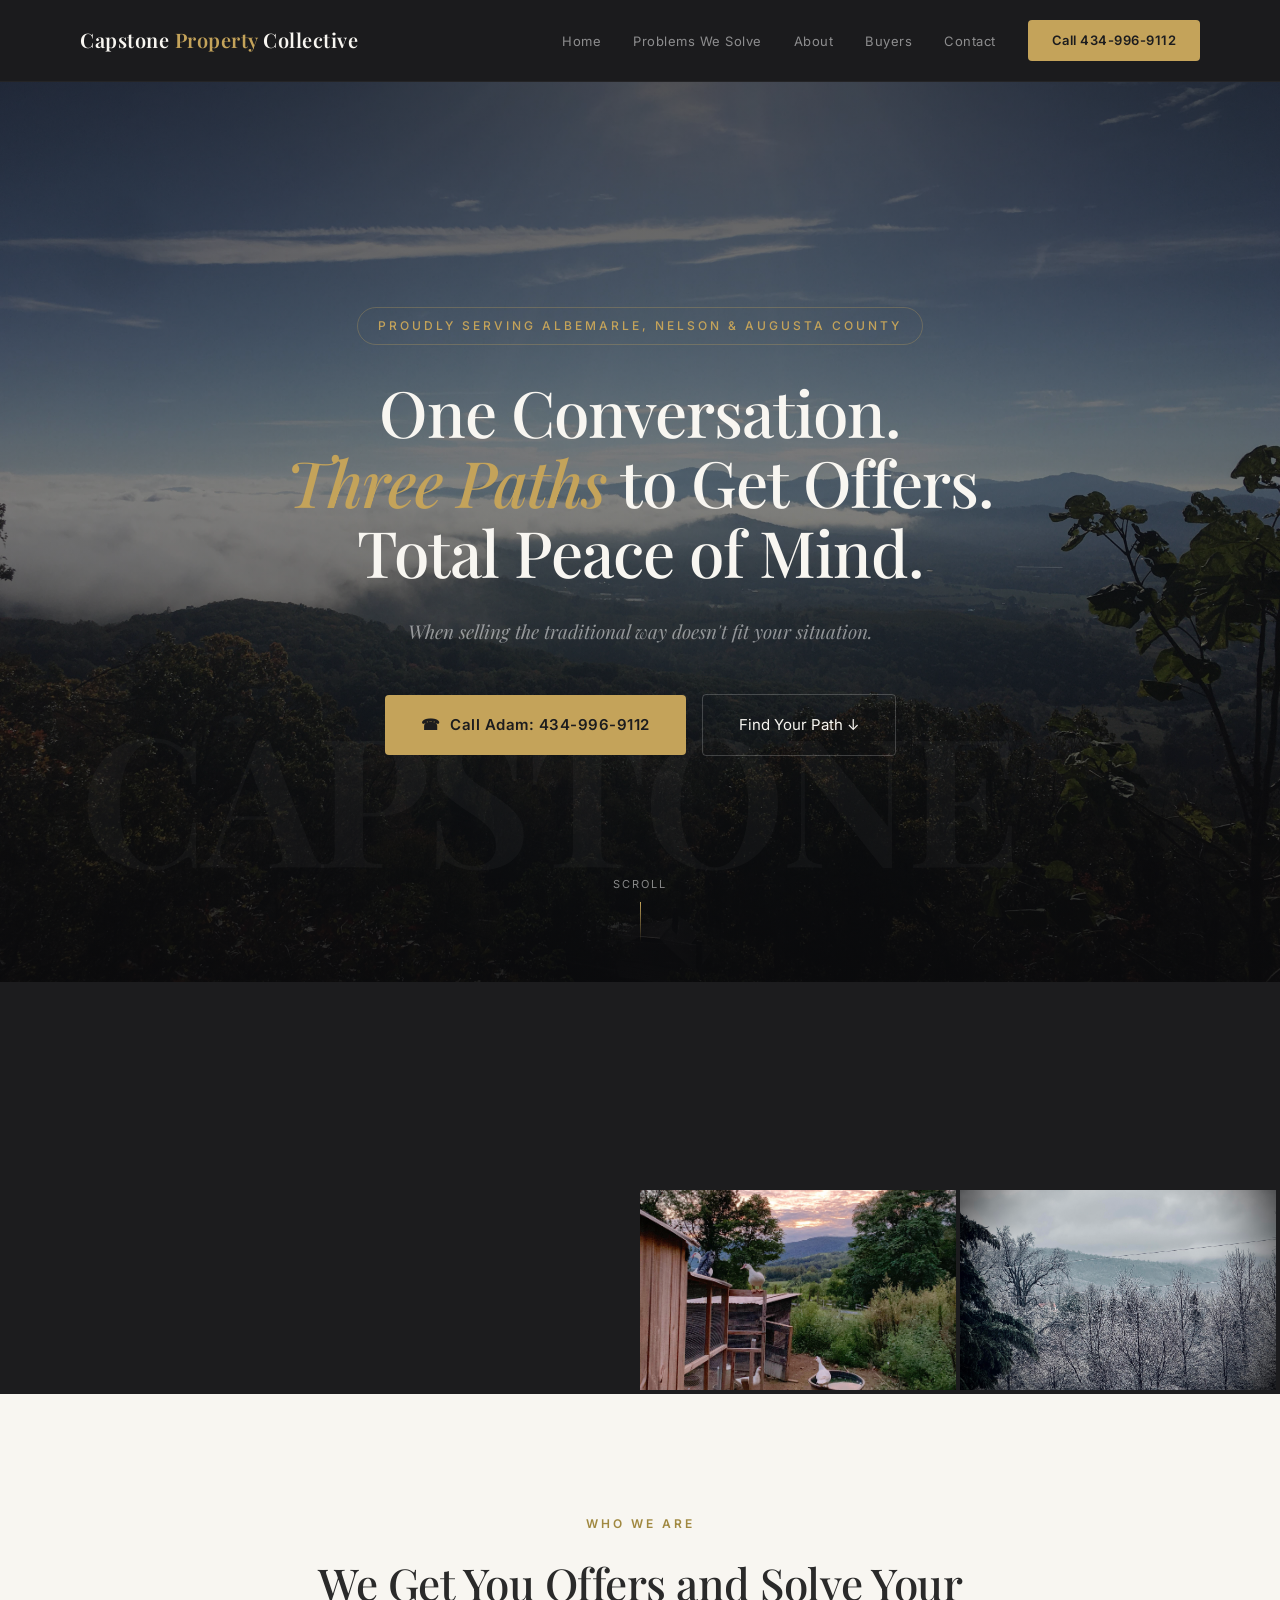
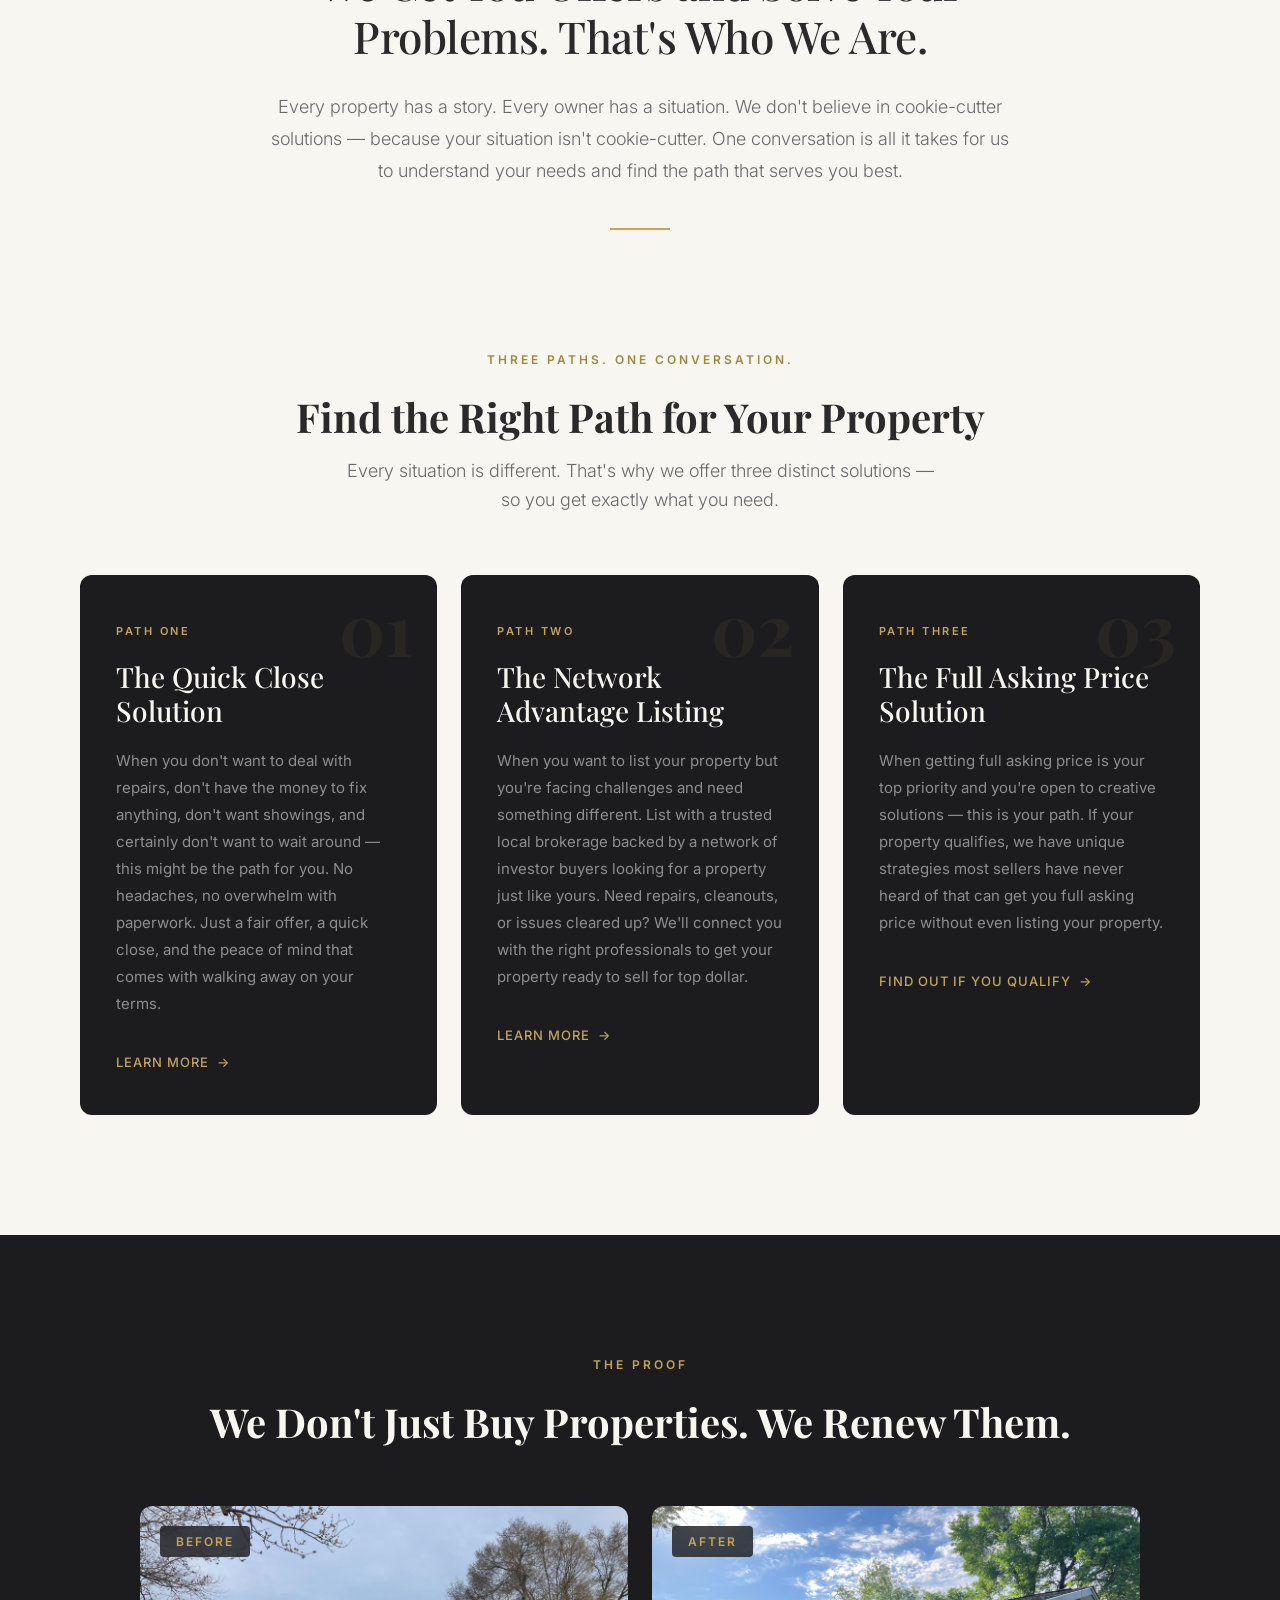
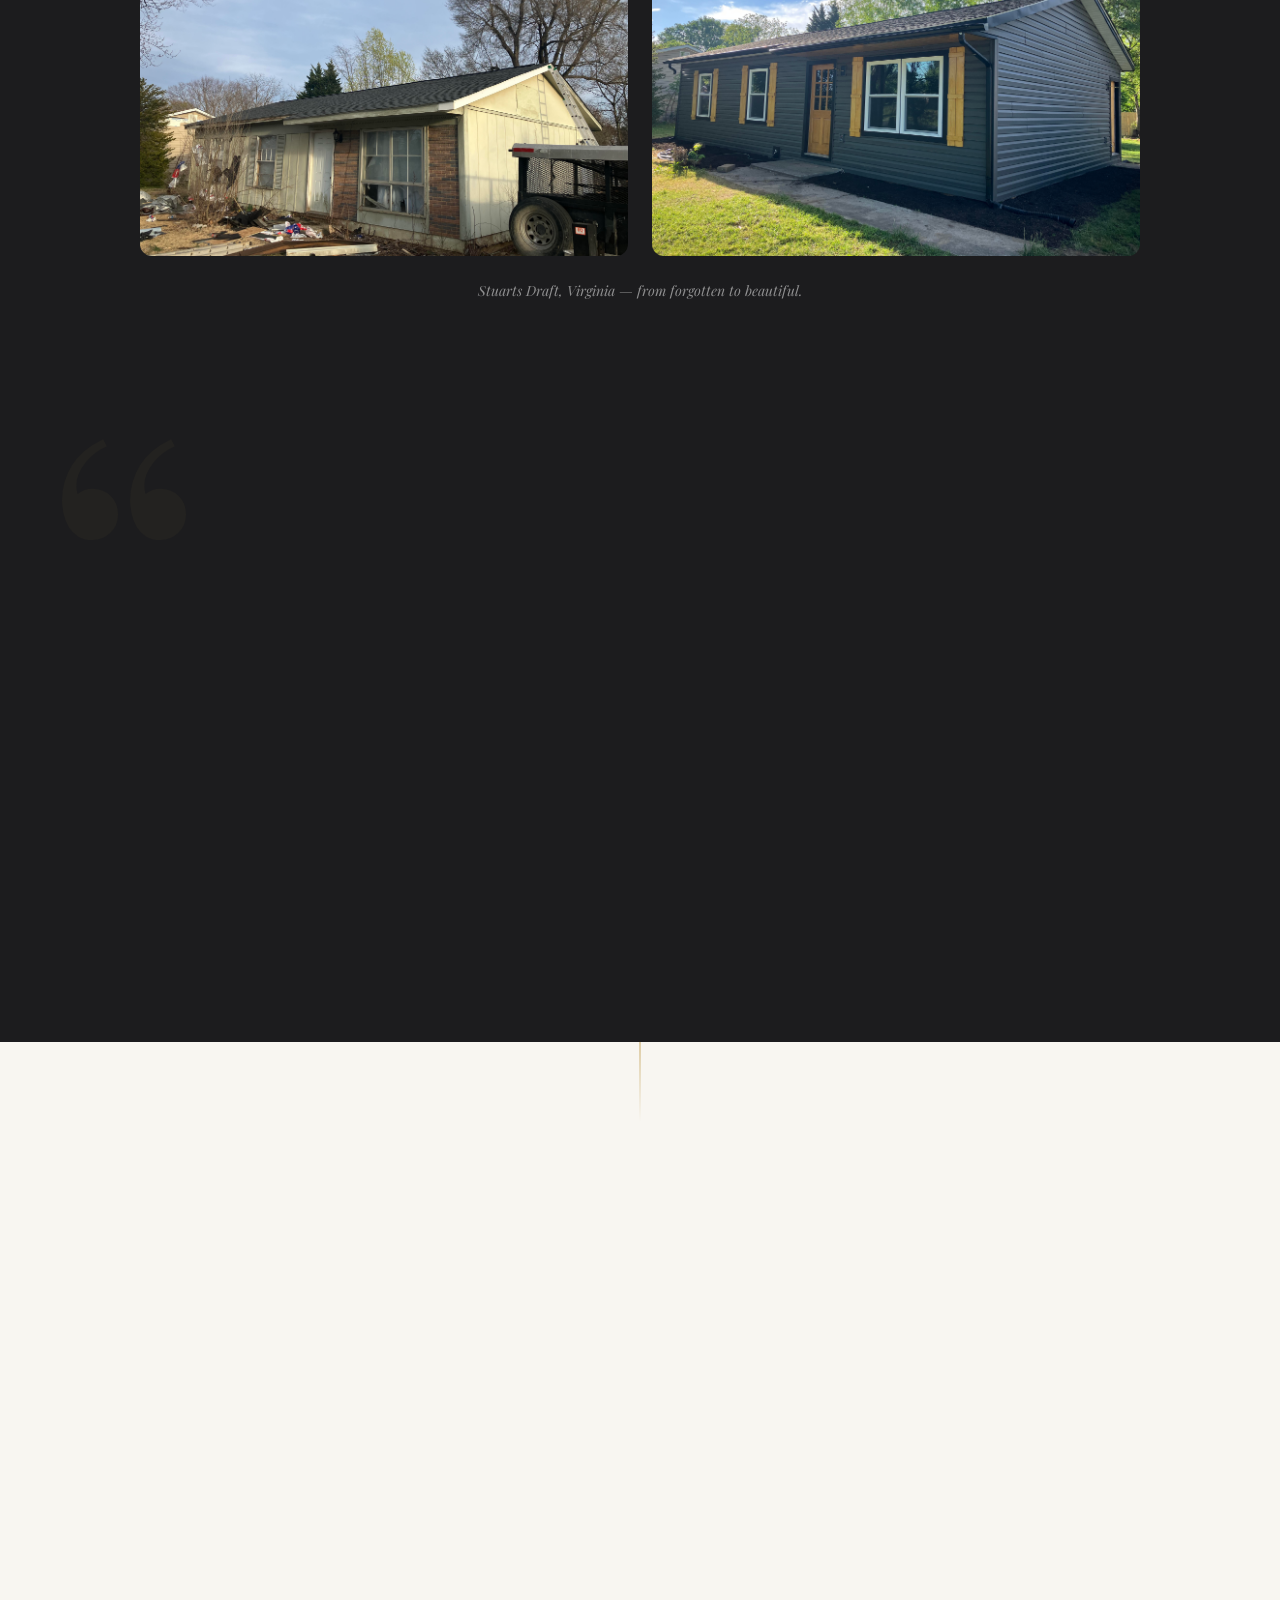
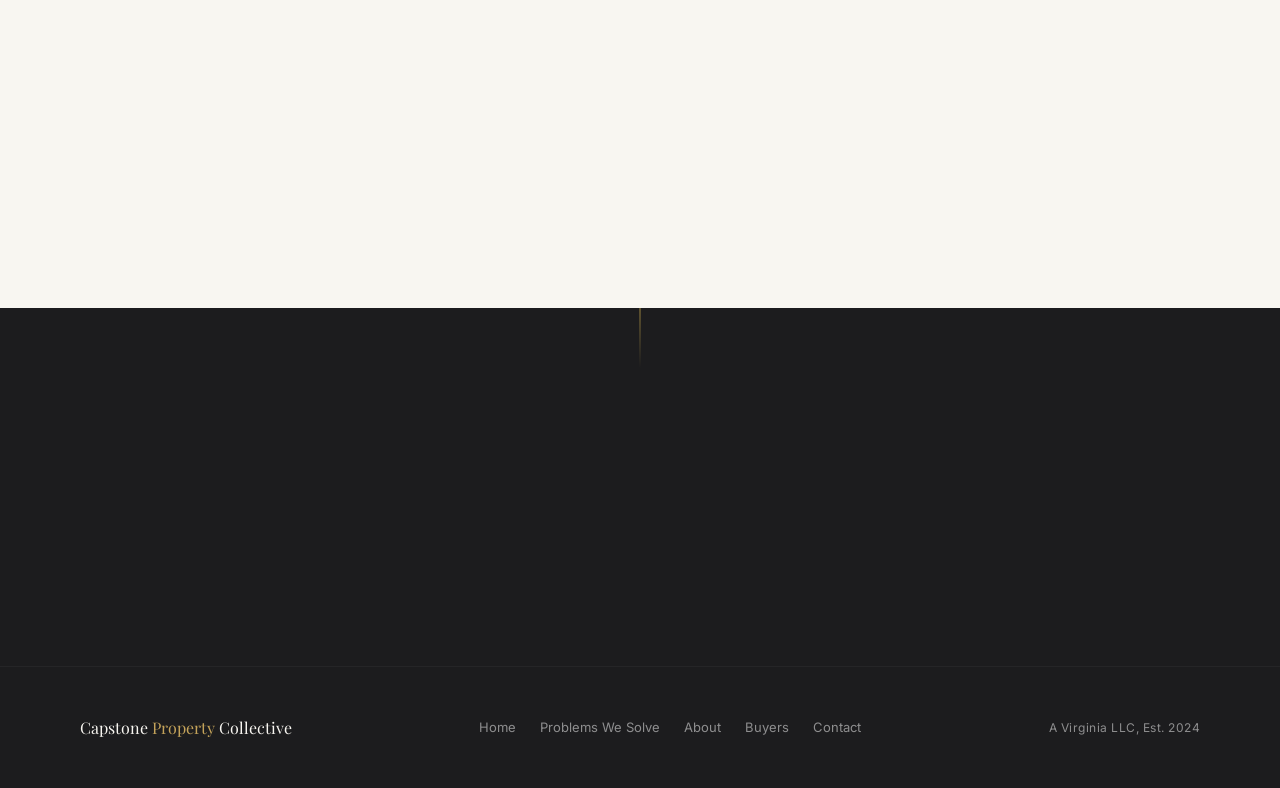
==== index.html @ d3e7e5b0 "Add favicon and link to all pages Co-Authored-By: Claude Opus 4.6 (1M context) <noreply@anthropic.co" ====
<!DOCTYPE html>
<html lang="en">
<head>
<meta charset="UTF-8">
<meta name="viewport" content="width=device-width, initial-scale=1.0">
<title>Capstone Property Collective | Albemarle, Nelson & Augusta County Property Solutions</title>
<link rel="icon" type="image/x-icon" href="favicon.ico">
<link rel="icon" type="image/png" href="images/favicon.png">
<meta name="description" content="One conversation. Three paths to get offers. Total peace of mind. We help property owners in Albemarle, Nelson & Augusta County sell — no matter the situation.">
<link rel="preconnect" href="https://fonts.googleapis.com">
<link rel="preconnect" href="https://fonts.gstatic.com" crossorigin>
<link href="https://fonts.googleapis.com/css2?family=Playfair+Display:ital,wght@0,400;0,500;0,600;0,700;1,400;1,500&family=Inter:wght@300;400;500;600;700&display=swap" rel="stylesheet">
<link rel="stylesheet" href="styles.css">
</head>
<body>

<!-- NAVIGATION -->
<nav id="navbar">
  <div class="logo">Capstone <span>Property</span> Collective</div>
  <ul class="nav-links">
    <li><a href="index.html">Home</a></li>
    <li><a href="problems.html">Problems We Solve</a></li>
    <li><a href="about.html">About</a></li>
    <li><a href="buyers.html">Buyers</a></li>
    <li><a href="contact.html">Contact</a></li>
    <li><a href="tel:4349969112" class="nav-cta">Call 434-996-9112</a></li>
  </ul>
  <button class="mobile-menu-btn" aria-label="Menu">
    <span></span><span></span><span></span>
  </button>
</nav>

<!-- HERO -->
<section class="hero">
  <div class="hero-bg" style="background-image: url('images/hero-blueridge.jpg');"></div>
  <div class="hero-overlay"></div>
  <div class="hero-overlay-text">CAPSTONE</div>
  <div class="hero-content">
    <div class="hero-eyebrow">Proudly Serving Albemarle, Nelson &amp; Augusta County</div>
    <h1>One Conversation.<br><em>Three Paths</em> to Get Offers.<br>Total Peace of Mind.</h1>
    <p class="hero-sub">When selling the traditional way doesn't fit your situation.</p>
    <div class="hero-buttons">
      <a href="tel:4349969112" class="btn-primary">
        <span>&#9742;</span> Call Adam: 434-996-9112
      </a>
      <a href="#paths" class="btn-secondary">
        Find Your Path &#8595;
      </a>
    </div>
  </div>
  <div class="hero-scroll">
    <span>Scroll</span>
    <div class="scroll-line"></div>
  </div>
</section>

<!-- IMAGE MOSAIC -->
<div class="mosaic">
  <div class="mosaic-item" style="background-image: url('images/panoramic-sunset.jpg');"></div>
  <div class="mosaic-item" style="background-image: url('images/downtown.jpg');"></div>
  <div class="mosaic-item" style="background-image: url('images/fall-foliage.jpg');"></div>
  <div class="mosaic-item" style="background-image: url('images/afton.jpg');"></div>
  <div class="mosaic-item" style="background-image: url('images/winter.jpg');"></div>
</div>

<!-- INTRO -->
<section class="intro">
  <div class="intro-inner reveal">
    <div class="section-label">Who We Are</div>
    <h2>We Get You Offers and Solve Your Problems. That's Who We Are.</h2>
    <p>Every property has a story. Every owner has a situation. We don't believe in cookie-cutter solutions — because your situation isn't cookie-cutter. One conversation is all it takes for us to understand your needs and find the path that serves you best.</p>
    <div class="intro-divider"></div>
  </div>
</section>

<!-- THREE PATHS -->
<section class="paths" id="paths">
  <div class="paths-header reveal">
    <div class="section-label">Three Paths. One Conversation.</div>
    <h2 class="section-title">Find the Right Path for Your Property</h2>
    <p class="section-subtitle">Every situation is different. That's why we offer three distinct solutions — so you get exactly what you need.</p>
  </div>
  <div class="path-cards">
    <a href="quick-close.html" class="path-card reveal">
      <div class="path-number">01</div>
      <div class="path-label">Path One</div>
      <h3>The Quick Close Solution</h3>
      <p>When you don't want to deal with repairs, don't have the money to fix anything, don't want showings, and certainly don't want to wait around — this might be the path for you. No headaches, no overwhelm with paperwork. Just a fair offer, a quick close, and the peace of mind that comes with walking away on your terms.</p>
      <span class="path-link">Learn More</span>
    </a>
    <a href="network-advantage.html" class="path-card reveal" style="animation-delay: 0.15s;">
      <div class="path-number">02</div>
      <div class="path-label">Path Two</div>
      <h3>The Network Advantage Listing</h3>
      <p>When you want to list your property but you're facing challenges and need something different. List with a trusted local brokerage backed by a network of investor buyers looking for a property just like yours. Need repairs, cleanouts, or issues cleared up? We'll connect you with the right professionals to get your property ready to sell for top dollar.</p>
      <span class="path-link">Learn More</span>
    </a>
    <a href="full-asking-price.html" class="path-card reveal" style="animation-delay: 0.3s;">
      <div class="path-number">03</div>
      <div class="path-label">Path Three</div>
      <h3>The Full Asking Price Solution</h3>
      <p>When getting full asking price is your top priority and you're open to creative solutions — this is your path. If your property qualifies, we have unique strategies most sellers have never heard of that can get you full asking price without even listing your property.</p>
      <span class="path-link">Find Out If You Qualify</span>
    </a>
  </div>
</section>

<!-- BEFORE / AFTER -->
<section class="before-after">
  <div class="before-after-inner reveal">
    <div class="section-label">The Proof</div>
    <h2 class="section-title">We Don't Just Buy Properties. We Renew Them.</h2>
    <div class="ba-grid">
      <div class="ba-item">
        <img src="images/before.jpg" alt="Property before renovation">
        <div class="ba-label">Before</div>
      </div>
      <div class="ba-item">
        <img src="images/after.jpg" alt="Property after renovation">
        <div class="ba-label">After</div>
      </div>
    </div>
    <p class="ba-caption">Stuarts Draft, Virginia — from forgotten to beautiful.</p>
  </div>
</section>

<!-- ADAM SECTION -->
<section class="adam-section">
  <div class="adam-inner">
    <div class="adam-photo-wrapper reveal">
      <img src="images/adam.jpg" alt="Adam Aucoin" class="adam-photo">
      <div class="adam-photo-accent"></div>
    </div>
    <div class="adam-content reveal">
      <div class="section-label">Meet Adam</div>
      <div class="adam-quote">"This is my personal number. When you call, <span>you get me.</span>"</div>
      <p class="adam-text">No sales floor. No national call center. No runaround. I'm a local Virginian and a licensed agent right here in the Valley. Every property is different, every situation is unique — and cookie-cutter solutions don't cut it. That's why it starts with a conversation.</p>
      <a href="tel:4349969112" class="adam-phone">
        <span class="adam-phone-icon">&#9742;</span>
        434-996-9112
      </a>
    </div>
  </div>
</section>

<!-- CTA SECTION -->
<section class="cta-section" id="contact">
  <div class="cta-inner reveal">
    <div class="section-label">Let's Get Started</div>
    <h2>Let's Find the Best Path for You.</h2>
    <p class="cta-sub">No matter what's going on with your property, we've seen it all. One conversation — that's all it takes.</p>
    <div class="cta-phone-large"><a href="tel:4349969112">434-996-9112</a></div>
    <div class="cta-or">Or tell us a little about your situation and we'll call you</div>
    <div class="form-container">
      <form action="https://formspree.io/f/xkoqqeay" method="POST">
        <div class="form-row">
          <input type="text" name="name" placeholder="Your Name" required>
          <input type="tel" name="phone" placeholder="Phone Number" required>
        </div>
        <div class="form-row">
          <textarea name="situation" placeholder="Briefly describe your situation"></textarea>
        </div>
        <button type="submit" class="form-submit">Let's Talk</button>
      </form>
    </div>
  </div>
</section>

<!-- BIBLE VERSE -->
<div class="verse">
  <blockquote class="reveal">
    "They are like a man building a house, who dug down deep and laid the foundation on rock. When a flood came, the torrent struck that house but could not shake it, because it was well built."
  </blockquote>
  <cite class="reveal">— Luke 6:48</cite>
</div>

<!-- FOOTER -->
<footer>
  <div class="footer-left">Capstone <span>Property</span> Collective</div>
  <div class="footer-center">
    <a href="index.html">Home</a>
    <a href="problems.html">Problems We Solve</a>
    <a href="about.html">About</a>
    <a href="buyers.html">Buyers</a>
    <a href="contact.html">Contact</a>
  </div>
  <div class="footer-right">A Virginia LLC, Est. 2024</div>
</footer>

<script src="main.js"></script>
</body>
</html>
---- styles.css ----
/* ==================== RESET & VARIABLES ==================== */
* { margin: 0; padding: 0; box-sizing: border-box; }

:root {
  --charcoal: #1c1c1e;
  --charcoal-light: #2c2c2e;
  --charcoal-surface: #232325;
  --gold: #c4a35a;
  --gold-light: #d9bc78;
  --gold-muted: #a08840;
  --gold-glow: rgba(196,163,90,0.12);
  --cream: #f8f6f1;
  --warm-white: #edeae3;
  --text-light: rgba(255,255,255,0.85);
  --text-muted: rgba(255,255,255,0.5);
  --text-dark: #2a2a2a;
  --text-dark-muted: #6a6a6a;
}

html { scroll-behavior: smooth; }

body {
  font-family: 'Inter', sans-serif;
  background: var(--charcoal);
  color: var(--text-light);
  line-height: 1.6;
  overflow-x: hidden;
}

a { text-decoration: none; }
img { max-width: 100%; height: auto; display: block; }

/* ==================== TOP BAR ==================== */
.top-bar {
  background: var(--charcoal);
  border-bottom: 1px solid rgba(255,255,255,0.06);
  text-align: center;
  padding: 10px 20px;
  font-size: 12px;
  font-weight: 500;
  letter-spacing: 2.5px;
  text-transform: uppercase;
  color: var(--gold);
}

/* ==================== NAVIGATION ==================== */
nav {
  background: rgba(28,28,30,0.95);
  backdrop-filter: blur(20px);
  -webkit-backdrop-filter: blur(20px);
  padding: 20px 80px;
  display: flex;
  justify-content: space-between;
  align-items: center;
  position: sticky;
  top: 0;
  z-index: 100;
  border-bottom: 1px solid rgba(255,255,255,0.04);
}

.logo {
  font-family: 'Playfair Display', serif;
  font-size: 20px;
  font-weight: 600;
  color: var(--cream);
  letter-spacing: 0.5px;
}

.logo span { color: var(--gold); }

.nav-links {
  display: flex;
  gap: 32px;
  list-style: none;
  align-items: center;
}

.nav-links a {
  color: var(--text-muted);
  text-decoration: none;
  font-size: 13px;
  font-weight: 400;
  letter-spacing: 0.5px;
  transition: color 0.3s;
  display: inline-flex;
  align-items: center;
  gap: 4px;
}

.nav-links a:hover { color: var(--gold); }

.nav-links a svg { transition: transform 0.3s; }

.nav-cta {
  background: var(--gold) !important;
  color: var(--charcoal) !important;
  padding: 10px 24px !important;
  border-radius: 4px;
  font-weight: 600 !important;
  transition: background 0.3s !important;
}

.nav-cta:hover {
  background: var(--gold-light) !important;
  color: var(--charcoal) !important;
}

/* Dropdown */
.dropdown { position: relative; }

.dropdown-menu {
  position: absolute;
  top: 100%;
  left: 0;
  background: var(--charcoal-light);
  border: 1px solid rgba(255,255,255,0.08);
  border-radius: 8px;
  padding: 8px 0;
  min-width: 220px;
  opacity: 0;
  visibility: hidden;
  transform: translateY(8px);
  transition: all 0.3s;
  list-style: none;
  margin-top: 12px;
}

.dropdown:hover .dropdown-menu {
  opacity: 1;
  visibility: visible;
  transform: translateY(0);
}

.dropdown-menu a {
  display: block;
  padding: 10px 20px;
  color: var(--text-muted);
  font-size: 13px;
  transition: all 0.2s;
}

.dropdown-menu a:hover {
  color: var(--gold);
  background: rgba(255,255,255,0.03);
}

/* Mobile menu button */
.mobile-menu-btn {
  display: none;
  flex-direction: column;
  gap: 5px;
  background: none;
  border: none;
  cursor: pointer;
  padding: 4px;
}

.mobile-menu-btn span {
  display: block;
  width: 24px;
  height: 2px;
  background: var(--cream);
  transition: all 0.3s;
}

/* ==================== HERO ==================== */
.hero {
  position: relative;
  min-height: 100vh;
  display: flex;
  align-items: center;
  justify-content: center;
  overflow: hidden;
}

.hero-bg {
  position: absolute;
  top: 0; left: 0; right: 0; bottom: 0;
  background-size: cover;
  background-position: center;
  background-repeat: no-repeat;
  transform: scale(1.05);
  animation: heroZoom 20s ease-in-out infinite alternate;
}

.hero-overlay {
  position: absolute;
  top: 0; left: 0; right: 0; bottom: 0;
  background: linear-gradient(
    180deg,
    rgba(10,10,12,0.7) 0%,
    rgba(10,10,12,0.5) 40%,
    rgba(10,10,12,0.6) 70%,
    rgba(10,10,12,0.9) 100%
  );
}

@keyframes heroZoom {
  0% { transform: scale(1.05); }
  100% { transform: scale(1.12); }
}

.hero-overlay-text {
  position: absolute;
  bottom: 12%;
  left: 80px;
  font-family: 'Playfair Display', serif;
  font-size: 180px;
  font-weight: 700;
  color: rgba(255,255,255,0.03);
  letter-spacing: -4px;
  line-height: 0.9;
  pointer-events: none;
  user-select: none;
}

.hero-content {
  position: relative;
  z-index: 2;
  text-align: center;
  max-width: 900px;
  padding: 0 40px;
}

.hero-eyebrow {
  display: inline-block;
  font-size: 12px;
  font-weight: 500;
  letter-spacing: 3px;
  text-transform: uppercase;
  color: var(--gold);
  margin-bottom: 32px;
  padding: 8px 20px;
  border: 1px solid rgba(196,163,90,0.3);
  border-radius: 30px;
}

.hero h1 {
  font-family: 'Playfair Display', serif;
  font-size: 64px;
  line-height: 1.1;
  color: var(--cream);
  margin-bottom: 28px;
  font-weight: 500;
  letter-spacing: -1px;
}

.hero h1 em {
  color: var(--gold);
  font-style: italic;
}

.hero-sub {
  font-size: 19px;
  color: var(--text-muted);
  font-weight: 300;
  font-style: italic;
  margin-bottom: 48px;
  font-family: 'Playfair Display', serif;
}

.hero-buttons {
  display: flex;
  gap: 16px;
  justify-content: center;
  align-items: center;
  flex-wrap: wrap;
}

.btn-primary {
  display: inline-flex;
  align-items: center;
  gap: 10px;
  background: var(--gold);
  color: var(--charcoal);
  padding: 18px 36px;
  font-size: 15px;
  font-weight: 600;
  text-decoration: none;
  border-radius: 4px;
  transition: all 0.3s;
  letter-spacing: 0.5px;
}

.btn-primary:hover {
  background: var(--gold-light);
  transform: translateY(-2px);
  box-shadow: 0 8px 30px rgba(196,163,90,0.3);
}

.btn-secondary {
  display: inline-flex;
  align-items: center;
  gap: 10px;
  background: transparent;
  color: var(--cream);
  padding: 18px 36px;
  font-size: 15px;
  font-weight: 400;
  text-decoration: none;
  border-radius: 4px;
  border: 1px solid rgba(255,255,255,0.2);
  transition: all 0.3s;
}

.btn-secondary:hover {
  border-color: var(--gold);
  color: var(--gold);
}

.hero-scroll {
  position: absolute;
  bottom: 40px;
  left: 50%;
  transform: translateX(-50%);
  z-index: 2;
  display: flex;
  flex-direction: column;
  align-items: center;
  gap: 8px;
  color: var(--text-muted);
  font-size: 11px;
  letter-spacing: 2px;
  text-transform: uppercase;
}

.scroll-line {
  width: 1px;
  height: 40px;
  background: linear-gradient(180deg, var(--gold), transparent);
  animation: scrollPulse 2s ease-in-out infinite;
}

@keyframes scrollPulse {
  0%, 100% { opacity: 0.3; height: 40px; }
  50% { opacity: 1; height: 55px; }
}

/* ==================== IMAGE MOSAIC ==================== */
.mosaic {
  display: grid;
  grid-template-columns: 2fr 1fr 1fr;
  grid-template-rows: 200px 200px;
  gap: 4px;
  padding: 4px;
  background: var(--charcoal);
}

.mosaic-item {
  position: relative;
  overflow: hidden;
  background-size: cover;
  background-position: center;
  transition: transform 0.5s;
}

.mosaic-item:nth-child(1) { grid-row: 1 / 3; }

.mosaic-item:hover { transform: scale(1.02); }

.mosaic-caption {
  position: absolute;
  bottom: 16px;
  left: 20px;
  font-size: 11px;
  font-weight: 500;
  letter-spacing: 1.5px;
  text-transform: uppercase;
  color: rgba(255,255,255,0.8);
  text-shadow: 0 1px 4px rgba(0,0,0,0.5);
}

/* ==================== INTRO SECTION ==================== */
.intro {
  background: var(--cream);
  color: var(--text-dark);
  padding: 120px 80px;
  text-align: center;
}

.intro-inner { max-width: 750px; margin: 0 auto; }

.section-label {
  color: var(--gold-muted);
  font-size: 12px;
  font-weight: 600;
  letter-spacing: 3px;
  text-transform: uppercase;
  margin-bottom: 24px;
}

.intro h2 {
  font-family: 'Playfair Display', serif;
  font-size: 44px;
  font-weight: 500;
  line-height: 1.2;
  color: var(--text-dark);
  margin-bottom: 28px;
  letter-spacing: -0.5px;
}

.intro p {
  font-size: 18px;
  color: var(--text-dark-muted);
  line-height: 1.8;
  font-weight: 300;
}

.intro-divider {
  width: 60px;
  height: 2px;
  background: var(--gold);
  margin: 40px auto 0;
}

/* ==================== PATH CARDS ==================== */
.paths {
  background: var(--cream);
  color: var(--text-dark);
  padding: 0 80px 120px;
}

.paths-header {
  text-align: center;
  margin-bottom: 60px;
}

.paths-header .section-label { color: var(--gold-muted); }

.section-title {
  font-family: 'Playfair Display', serif;
  font-size: 40px;
  margin-bottom: 16px;
  line-height: 1.2;
  color: var(--text-dark);
}

.section-subtitle {
  font-size: 18px;
  color: var(--text-dark-muted);
  max-width: 600px;
  margin: 0 auto;
  font-weight: 300;
}

.path-cards {
  display: grid;
  grid-template-columns: 1fr 1fr 1fr;
  gap: 24px;
  max-width: 1200px;
  margin: 0 auto;
}

.path-card {
  background: var(--charcoal);
  color: var(--text-light);
  border-radius: 12px;
  padding: 48px 36px 40px;
  position: relative;
  overflow: hidden;
  transition: transform 0.4s, box-shadow 0.4s;
  cursor: pointer;
  display: block;
  text-decoration: none;
}

.path-card::before {
  content: '';
  position: absolute;
  top: 0; left: 0; right: 0;
  height: 3px;
  background: linear-gradient(90deg, var(--gold), var(--gold-light));
  transform: scaleX(0);
  transform-origin: left;
  transition: transform 0.4s;
}

.path-card:hover {
  transform: translateY(-8px);
  box-shadow: 0 24px 60px rgba(0,0,0,0.3);
  color: var(--text-light);
}

.path-card:hover::before { transform: scaleX(1); }

.path-number {
  font-family: 'Playfair Display', serif;
  font-size: 72px;
  font-weight: 700;
  color: rgba(196,163,90,0.08);
  position: absolute;
  top: 16px;
  right: 24px;
  line-height: 1;
}

.path-label {
  color: var(--gold);
  font-size: 11px;
  font-weight: 600;
  letter-spacing: 2.5px;
  text-transform: uppercase;
  margin-bottom: 20px;
}

.path-card h3 {
  font-family: 'Playfair Display', serif;
  font-size: 28px;
  font-weight: 500;
  margin-bottom: 20px;
  color: var(--cream);
  line-height: 1.2;
}

.path-card p {
  color: var(--text-muted);
  font-size: 15px;
  line-height: 1.8;
  margin-bottom: 32px;
}

.path-link {
  color: var(--gold);
  font-size: 13px;
  font-weight: 500;
  letter-spacing: 1px;
  text-transform: uppercase;
  display: inline-flex;
  align-items: center;
  gap: 8px;
  transition: gap 0.3s;
}

.path-link::after { content: '\2192'; }

.path-card:hover .path-link { gap: 14px; }

/* ==================== BEFORE / AFTER ==================== */
.before-after {
  background: var(--charcoal);
  padding: 120px 80px;
  text-align: center;
}

.before-after-inner {
  max-width: 1000px;
  margin: 0 auto;
}

.before-after .section-label { color: var(--gold); }
.before-after .section-title { color: var(--cream); margin-bottom: 60px; }

.ba-grid {
  display: grid;
  grid-template-columns: 1fr 1fr;
  gap: 24px;
  margin-bottom: 24px;
}

.ba-item {
  position: relative;
  border-radius: 12px;
  overflow: hidden;
}

.ba-item img {
  width: 100%;
  height: 350px;
  object-fit: cover;
}

.ba-label {
  position: absolute;
  top: 20px;
  left: 20px;
  background: rgba(28,28,30,0.8);
  color: var(--gold);
  padding: 6px 16px;
  font-size: 12px;
  font-weight: 600;
  letter-spacing: 2px;
  text-transform: uppercase;
  border-radius: 4px;
  backdrop-filter: blur(8px);
}

.ba-caption {
  color: var(--text-muted);
  font-size: 14px;
  font-style: italic;
  font-family: 'Playfair Display', serif;
}

/* ==================== ADAM SECTION ==================== */
.adam-section {
  background: var(--charcoal);
  padding: 120px 80px;
  position: relative;
  overflow: hidden;
}

.adam-section::before {
  content: '\201C';
  font-family: 'Playfair Display', serif;
  font-size: 400px;
  color: rgba(196,163,90,0.04);
  position: absolute;
  top: -60px;
  left: 40px;
  line-height: 1;
  pointer-events: none;
}

.adam-inner {
  display: grid;
  grid-template-columns: 300px 1fr;
  gap: 80px;
  align-items: center;
  max-width: 1100px;
  margin: 0 auto;
}

.adam-photo-wrapper { position: relative; }

.adam-photo {
  width: 300px;
  height: 380px;
  border-radius: 200px 200px 12px 12px;
  object-fit: cover;
  object-position: center top;
  position: relative;
  z-index: 2;
}

.adam-photo-accent {
  position: absolute;
  top: -12px;
  left: -12px;
  right: -12px;
  bottom: -12px;
  border: 1px solid rgba(196,163,90,0.2);
  border-radius: 212px 212px 24px 24px;
  z-index: 1;
}

.adam-content .section-label { color: var(--gold); }

.adam-quote {
  font-family: 'Playfair Display', serif;
  font-size: 36px;
  font-weight: 400;
  line-height: 1.3;
  color: var(--cream);
  margin-bottom: 28px;
}

.adam-quote span { color: var(--gold); }

.adam-text {
  font-size: 16px;
  color: var(--text-muted);
  line-height: 1.9;
  margin-bottom: 16px;
}

.adam-phone {
  display: inline-flex;
  align-items: center;
  gap: 12px;
  margin-top: 16px;
  padding: 14px 28px;
  background: rgba(196,163,90,0.1);
  border: 1px solid rgba(196,163,90,0.2);
  border-radius: 8px;
  color: var(--gold);
  text-decoration: none;
  font-family: 'Playfair Display', serif;
  font-size: 22px;
  font-weight: 500;
  transition: all 0.3s;
}

.adam-phone:hover {
  background: rgba(196,163,90,0.18);
  border-color: rgba(196,163,90,0.4);
}

/* ==================== CTA SECTION ==================== */
.cta-section {
  background: var(--cream);
  color: var(--text-dark);
  padding: 120px 80px;
  text-align: center;
  position: relative;
}

.cta-section::before {
  content: '';
  position: absolute;
  top: 0; left: 50%;
  transform: translateX(-50%);
  width: 1px;
  height: 80px;
  background: linear-gradient(180deg, var(--gold), transparent);
}

.cta-inner { max-width: 650px; margin: 0 auto; }

.cta-section .section-label { color: var(--gold-muted); }

.cta-section h2 {
  font-family: 'Playfair Display', serif;
  font-size: 42px;
  font-weight: 500;
  color: var(--text-dark);
  margin-bottom: 16px;
  line-height: 1.2;
}

.cta-sub {
  font-size: 17px;
  color: var(--text-dark-muted);
  line-height: 1.7;
  margin-bottom: 48px;
  font-weight: 300;
}

.cta-phone-large {
  font-family: 'Playfair Display', serif;
  font-size: 48px;
  font-weight: 500;
  margin-bottom: 8px;
}

.cta-phone-large a {
  color: var(--charcoal);
  text-decoration: none;
  transition: color 0.3s;
}

.cta-phone-large a:hover { color: var(--gold-muted); }

.cta-or {
  color: var(--text-dark-muted);
  font-size: 14px;
  margin: 24px 0 32px;
  font-weight: 300;
}

.form-container {
  background: white;
  border-radius: 12px;
  padding: 36px;
  box-shadow: 0 4px 30px rgba(0,0,0,0.06);
}

.form-row {
  display: flex;
  gap: 12px;
  margin-bottom: 12px;
}

.form-row input,
.form-row textarea {
  flex: 1;
  padding: 16px 20px;
  background: var(--cream);
  border: 1px solid var(--warm-white);
  border-radius: 8px;
  color: var(--text-dark);
  font-family: 'Inter', sans-serif;
  font-size: 14px;
  outline: none;
  transition: border-color 0.3s;
}

.form-row input:focus,
.form-row textarea:focus {
  border-color: var(--gold);
}

.form-row input::placeholder,
.form-row textarea::placeholder {
  color: #aaa;
}

.form-row textarea {
  resize: none;
  height: 56px;
}

.form-submit {
  background: var(--charcoal);
  color: var(--gold);
  border: none;
  padding: 16px 48px;
  font-size: 14px;
  font-weight: 600;
  letter-spacing: 1px;
  text-transform: uppercase;
  border-radius: 8px;
  cursor: pointer;
  margin-top: 4px;
  transition: all 0.3s;
  width: 100%;
}

.form-submit:hover {
  background: var(--charcoal-light);
  box-shadow: 0 8px 30px rgba(0,0,0,0.15);
}

/* ==================== BIBLE VERSE ==================== */
.verse {
  background: var(--charcoal);
  text-align: center;
  padding: 100px 80px;
  position: relative;
}

.verse::before {
  content: '';
  position: absolute;
  top: 0; left: 50%;
  transform: translateX(-50%);
  width: 1px;
  height: 60px;
  background: linear-gradient(180deg, var(--gold-muted), transparent);
}

.verse blockquote {
  font-family: 'Playfair Display', serif;
  font-size: 22px;
  font-style: italic;
  color: var(--text-muted);
  max-width: 680px;
  margin: 0 auto 20px;
  line-height: 1.7;
  font-weight: 400;
}

.verse cite {
  color: var(--gold);
  font-size: 13px;
  font-style: normal;
  font-weight: 500;
  letter-spacing: 2px;
  text-transform: uppercase;
}

/* ==================== FOOTER ==================== */
footer {
  background: var(--charcoal);
  border-top: 1px solid rgba(255,255,255,0.04);
  padding: 48px 80px;
  display: flex;
  justify-content: space-between;
  align-items: center;
}

.footer-left {
  font-family: 'Playfair Display', serif;
  font-size: 16px;
  color: var(--cream);
}

.footer-left span { color: var(--gold); }

.footer-center {
  display: flex;
  gap: 24px;
}

.footer-center a {
  color: var(--text-muted);
  font-size: 13px;
  transition: color 0.3s;
}

.footer-center a:hover { color: var(--gold); }

.footer-right {
  color: var(--text-muted);
  font-size: 12px;
  letter-spacing: 0.5px;
}

/* ==================== INNER PAGE HERO ==================== */
.page-hero {
  background: var(--charcoal);
  padding: 120px 80px 80px;
  text-align: center;
  position: relative;
  overflow: hidden;
}

.page-hero::after {
  content: '';
  position: absolute;
  bottom: 0; left: 0; right: 0;
  height: 1px;
  background: linear-gradient(90deg, transparent, rgba(196,163,90,0.3), transparent);
}

.page-hero .hero-eyebrow { margin-bottom: 24px; }

.page-hero h1 {
  font-family: 'Playfair Display', serif;
  font-size: 56px;
  font-weight: 500;
  color: var(--cream);
  margin-bottom: 20px;
  letter-spacing: -1px;
  line-height: 1.1;
}

.page-hero h1 em {
  color: var(--gold);
  font-style: italic;
}

.page-hero p {
  font-size: 18px;
  color: var(--text-muted);
  max-width: 600px;
  margin: 0 auto;
  font-weight: 300;
  line-height: 1.7;
}

/* ==================== CONTENT SECTIONS ==================== */
.content-section {
  padding: 100px 80px;
}

.content-section.light {
  background: var(--cream);
  color: var(--text-dark);
}

.content-section.dark {
  background: var(--charcoal);
  color: var(--text-light);
}

.content-inner {
  max-width: 800px;
  margin: 0 auto;
}

.content-inner h2 {
  font-family: 'Playfair Display', serif;
  font-size: 36px;
  font-weight: 500;
  margin-bottom: 24px;
  line-height: 1.2;
}

.content-inner h3 {
  font-family: 'Playfair Display', serif;
  font-size: 24px;
  font-weight: 500;
  margin: 48px 0 16px;
}

.content-inner p {
  font-size: 16px;
  line-height: 1.8;
  margin-bottom: 20px;
}

.content-section.light h2,
.content-section.light h3 { color: var(--text-dark); }

.content-section.light p { color: var(--text-dark-muted); }

.content-section.dark h2,
.content-section.dark h3 { color: var(--cream); }

.content-section.dark p { color: var(--text-muted); }

.content-section.light .section-label { color: var(--gold-muted); }
.content-section.dark .section-label { color: var(--gold); }

/* Steps list */
.steps {
  list-style: none;
  margin: 32px 0;
}

.steps li {
  display: flex;
  gap: 20px;
  margin-bottom: 24px;
  align-items: flex-start;
}

.step-num {
  font-family: 'Playfair Display', serif;
  font-size: 20px;
  font-weight: 700;
  color: var(--gold);
  flex-shrink: 0;
  width: 40px;
  height: 40px;
  border: 1px solid rgba(196,163,90,0.3);
  border-radius: 50%;
  display: flex;
  align-items: center;
  justify-content: center;
}

.step-content strong {
  display: block;
  margin-bottom: 4px;
  font-size: 16px;
}

.step-content p {
  margin-bottom: 0;
  font-size: 15px;
}

/* Condition list */
.condition-list {
  columns: 2;
  column-gap: 40px;
  list-style: none;
  margin: 24px 0 32px;
}

.condition-list li {
  padding: 8px 0;
  font-size: 15px;
  display: flex;
  align-items: center;
  gap: 10px;
  break-inside: avoid;
}

.condition-list li::before {
  content: '';
  width: 8px;
  height: 8px;
  background: var(--gold);
  border-radius: 50%;
  flex-shrink: 0;
}

/* ==================== PROBLEMS PAGE ==================== */
.problems-list {
  text-align: center;
  max-width: 600px;
  margin: 0 auto;
}

.problems-list .problem-item {
  font-family: 'Playfair Display', serif;
  font-size: 28px;
  font-weight: 400;
  margin-bottom: 28px;
  color: var(--cream);
  line-height: 1.3;
}

.problems-closing {
  margin-top: 60px;
  font-size: 20px;
  font-weight: 400;
  color: var(--text-muted);
  font-family: 'Playfair Display', serif;
  font-style: italic;
}

/* ==================== ABOUT PAGE ==================== */
.team-grid {
  display: grid;
  grid-template-columns: 1fr 1fr;
  gap: 60px;
  max-width: 1000px;
  margin: 0 auto;
}

.team-member {
  text-align: center;
}

.team-photo {
  width: 250px;
  height: 300px;
  border-radius: 160px 160px 12px 12px;
  object-fit: cover;
  object-position: center 20%;
  margin: 0 auto 28px;
  border: 2px solid rgba(196,163,90,0.2);
}

.team-member h3 {
  font-family: 'Playfair Display', serif;
  font-size: 28px;
  font-weight: 500;
  margin-bottom: 16px;
}

.team-member p {
  font-size: 15px;
  line-height: 1.8;
  max-width: 400px;
  margin: 0 auto;
}

/* ==================== BUYERS PAGE ==================== */
.buyer-types {
  display: grid;
  grid-template-columns: 1fr 1fr;
  gap: 40px;
  max-width: 900px;
  margin: 0 auto;
}

.buyer-type {
  background: var(--charcoal-surface);
  border: 1px solid rgba(255,255,255,0.06);
  border-radius: 12px;
  padding: 40px 32px;
}

.buyer-type h3 {
  font-family: 'Playfair Display', serif;
  font-size: 24px;
  color: var(--cream);
  margin-bottom: 16px;
}

.buyer-type p {
  color: var(--text-muted);
  font-size: 15px;
  line-height: 1.8;
}

/* ==================== STORY PAGE ==================== */
.story-content {
  max-width: 700px;
  margin: 0 auto;
}

.story-content p {
  font-size: 17px;
  line-height: 1.9;
  margin-bottom: 24px;
}

.story-content .highlight {
  font-family: 'Playfair Display', serif;
  font-size: 24px;
  font-style: italic;
  color: var(--gold);
  text-align: center;
  margin: 48px 0;
  line-height: 1.5;
}

/* ==================== ANIMATIONS ==================== */
.reveal {
  opacity: 0;
  transform: translateY(30px);
  transition: opacity 0.8s ease, transform 0.8s ease;
}

.reveal.visible {
  opacity: 1;
  transform: translateY(0);
}

/* ==================== RESPONSIVE ==================== */
@media (max-width: 1024px) {
  nav { padding: 16px 40px; }
  .hero h1 { font-size: 48px; }
  .hero-overlay-text { font-size: 120px; }
  .path-cards { grid-template-columns: 1fr; max-width: 600px; margin: 0 auto; }
  .adam-inner { grid-template-columns: 1fr; text-align: center; gap: 40px; }
  .adam-photo { margin: 0 auto; }
  .team-grid { grid-template-columns: 1fr; }
  .buyer-types { grid-template-columns: 1fr; }
  .ba-grid { grid-template-columns: 1fr; }
  section, .content-section, .intro, .paths, .before-after,
  .adam-section, .cta-section, .verse, .page-hero { padding-left: 40px; padding-right: 40px; }
  footer { flex-direction: column; gap: 20px; text-align: center; }
  .footer-center { flex-wrap: wrap; justify-content: center; }
}

@media (max-width: 768px) {
  .nav-links { display: none; }
  .mobile-menu-btn { display: flex; }
  nav { padding: 16px 24px; }

  .nav-links.active {
    display: flex;
    flex-direction: column;
    position: absolute;
    top: 100%;
    left: 0; right: 0;
    background: var(--charcoal);
    padding: 24px;
    gap: 16px;
    border-bottom: 1px solid rgba(255,255,255,0.06);
  }

  .hero { min-height: 90vh; }
  .hero h1 { font-size: 36px; }
  .hero-overlay-text { display: none; }
  .hero-content { padding: 0 20px; }
  .hero-eyebrow { font-size: 10px; letter-spacing: 2px; padding: 6px 14px; }
  .hero-sub { font-size: 16px; }
  .hero-buttons { flex-direction: column; }

  .mosaic { grid-template-columns: 1fr 1fr; grid-template-rows: 180px 180px 180px; }
  .mosaic-item:nth-child(1) { grid-column: 1 / 3; grid-row: auto; }

  .intro h2 { font-size: 32px; }
  .section-title { font-size: 32px; }
  .page-hero h1 { font-size: 38px; }

  .adam-quote { font-size: 26px; }
  .adam-photo { width: 220px; height: 280px; }

  .cta-phone-large { font-size: 36px; }
  .form-row { flex-direction: column; }
  .form-container { padding: 24px; }

  section, .content-section, .intro, .paths, .before-after,
  .adam-section, .cta-section, .verse, .page-hero { padding-left: 24px; padding-right: 24px; }

  .condition-list { columns: 1; }
  .problems-list .problem-item { font-size: 22px; }
}
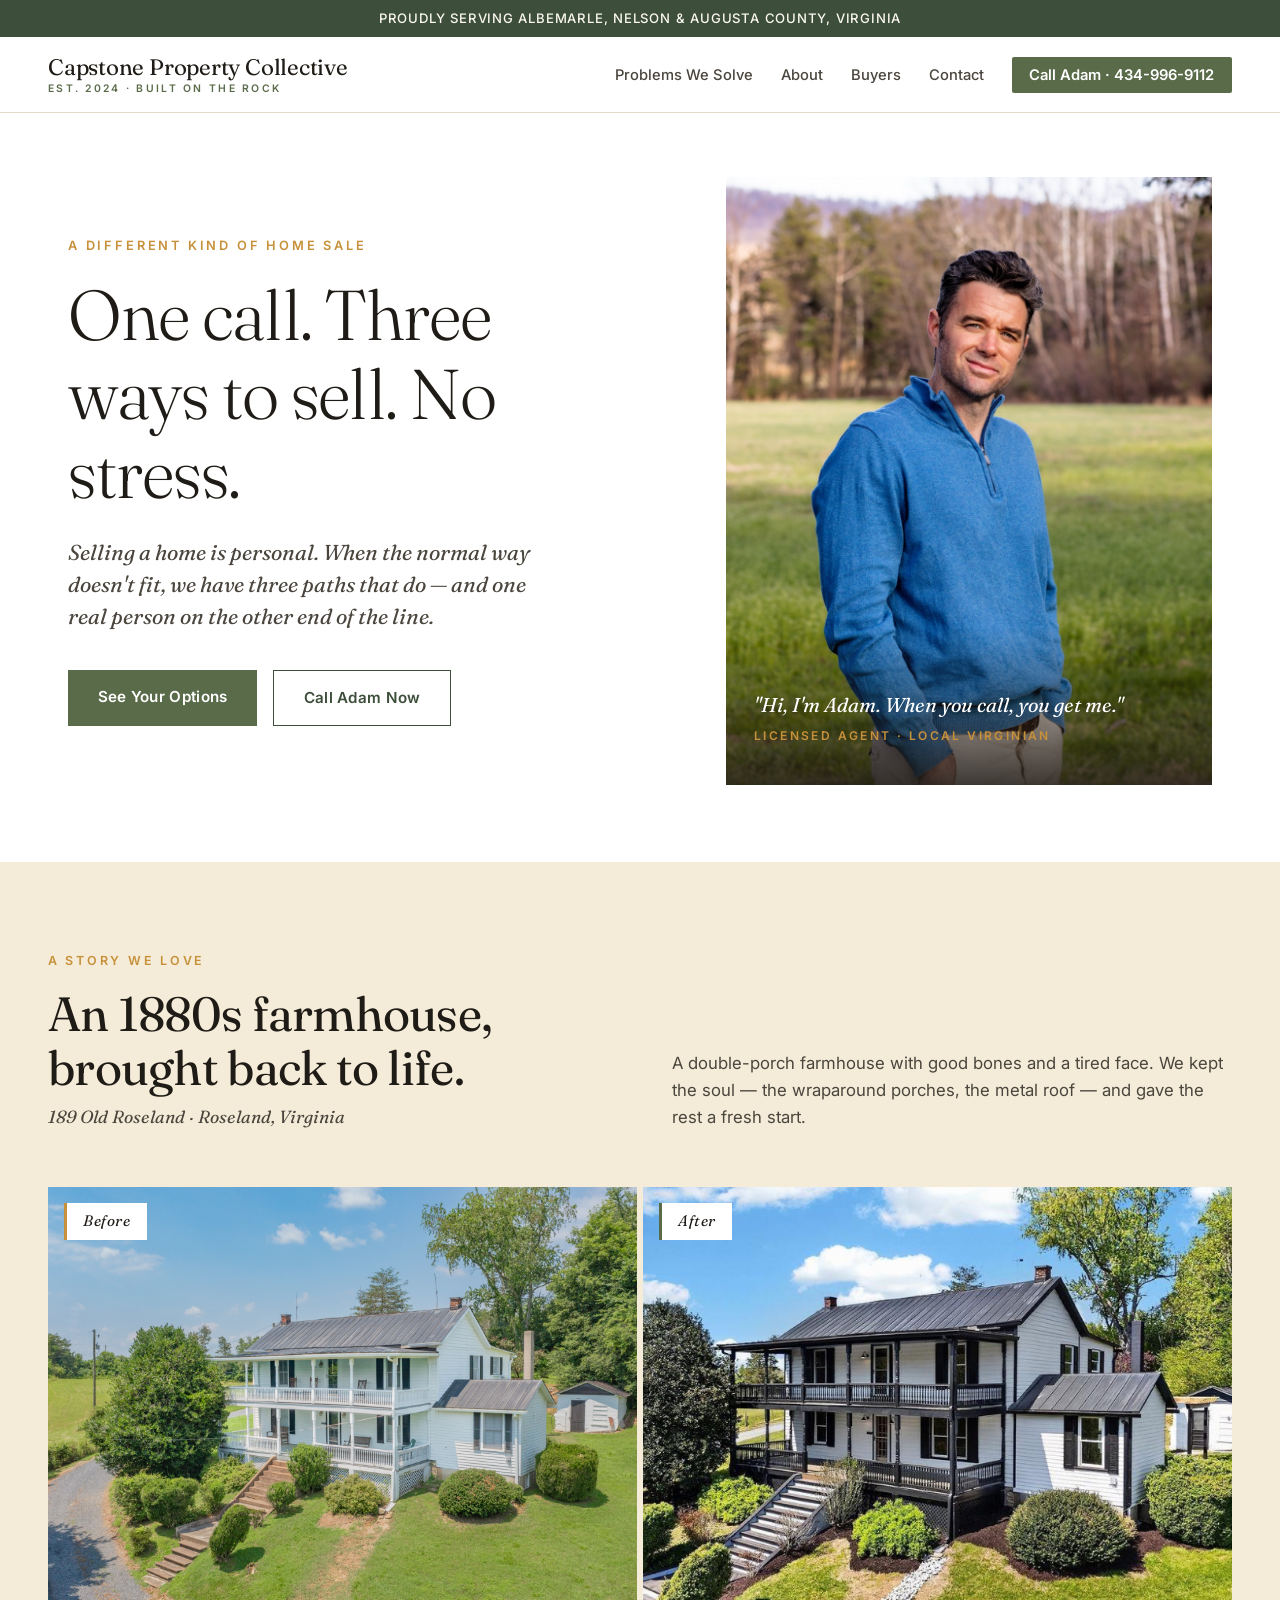
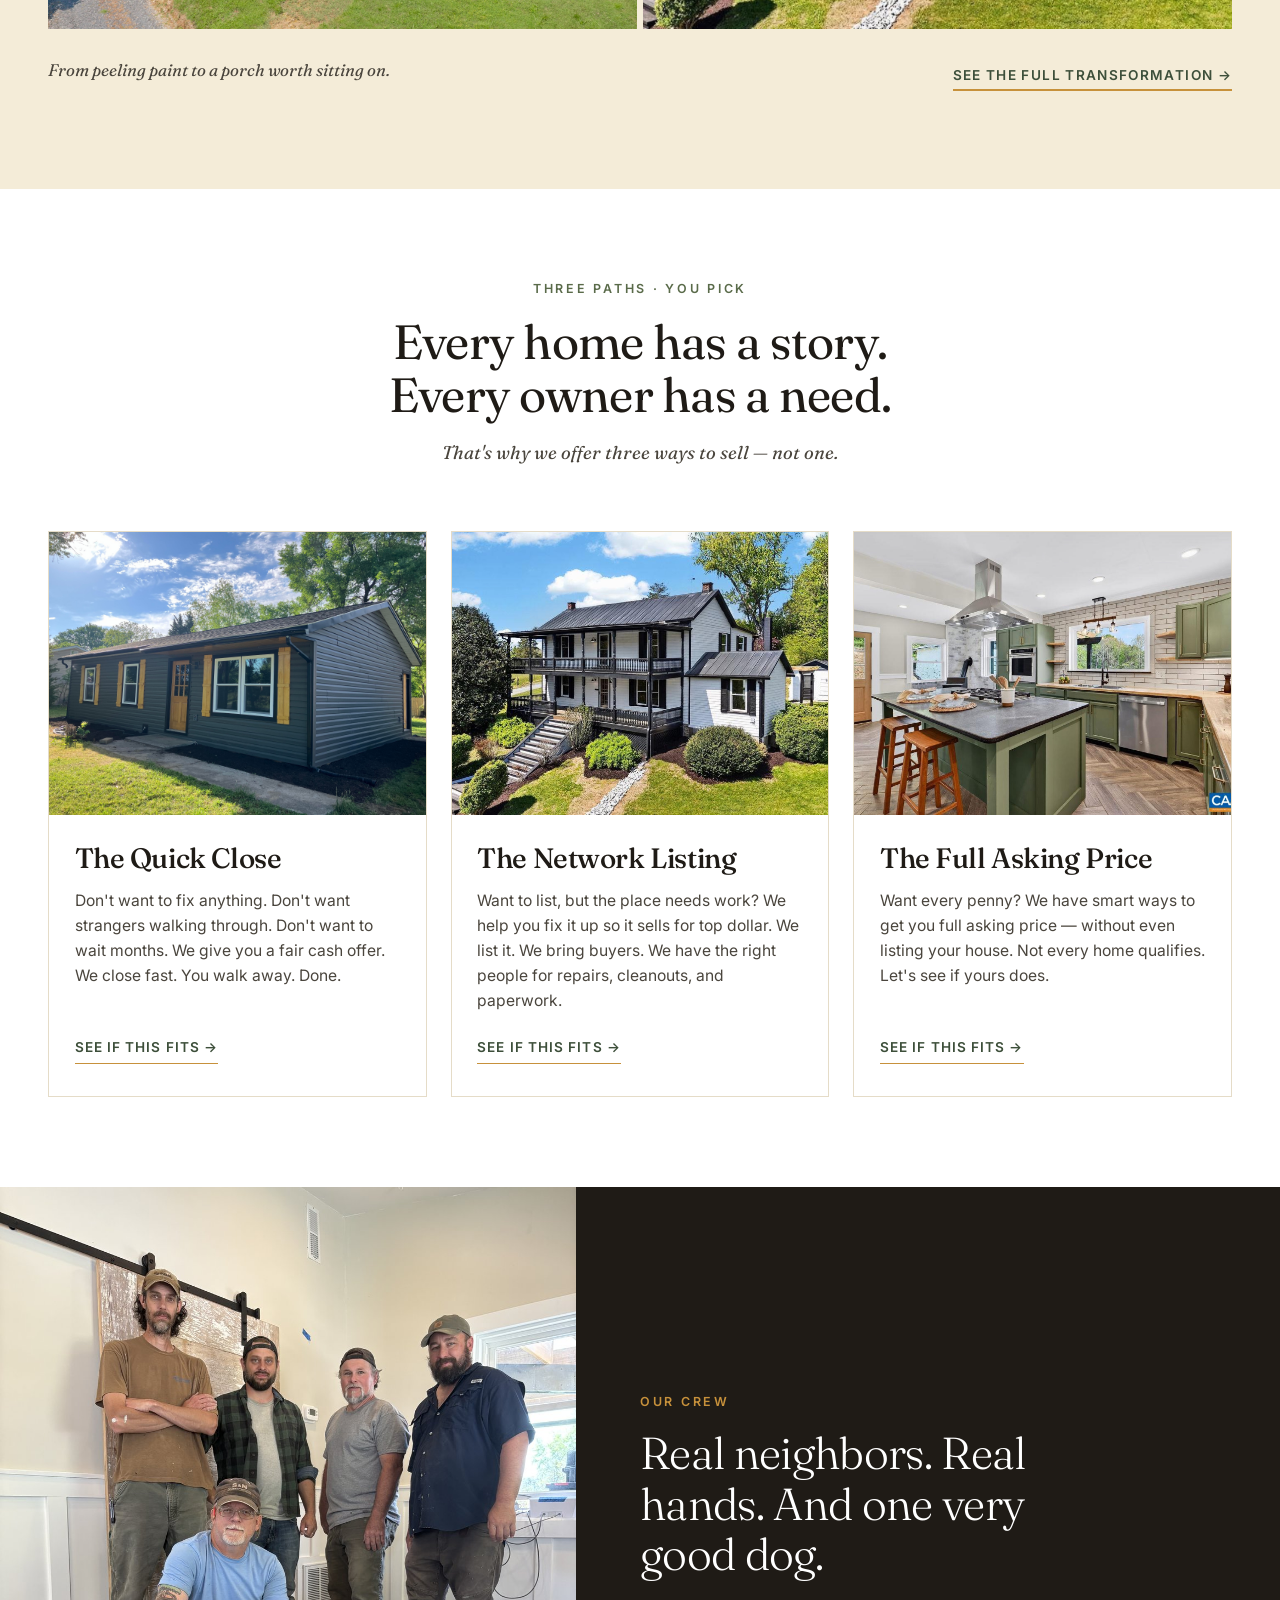
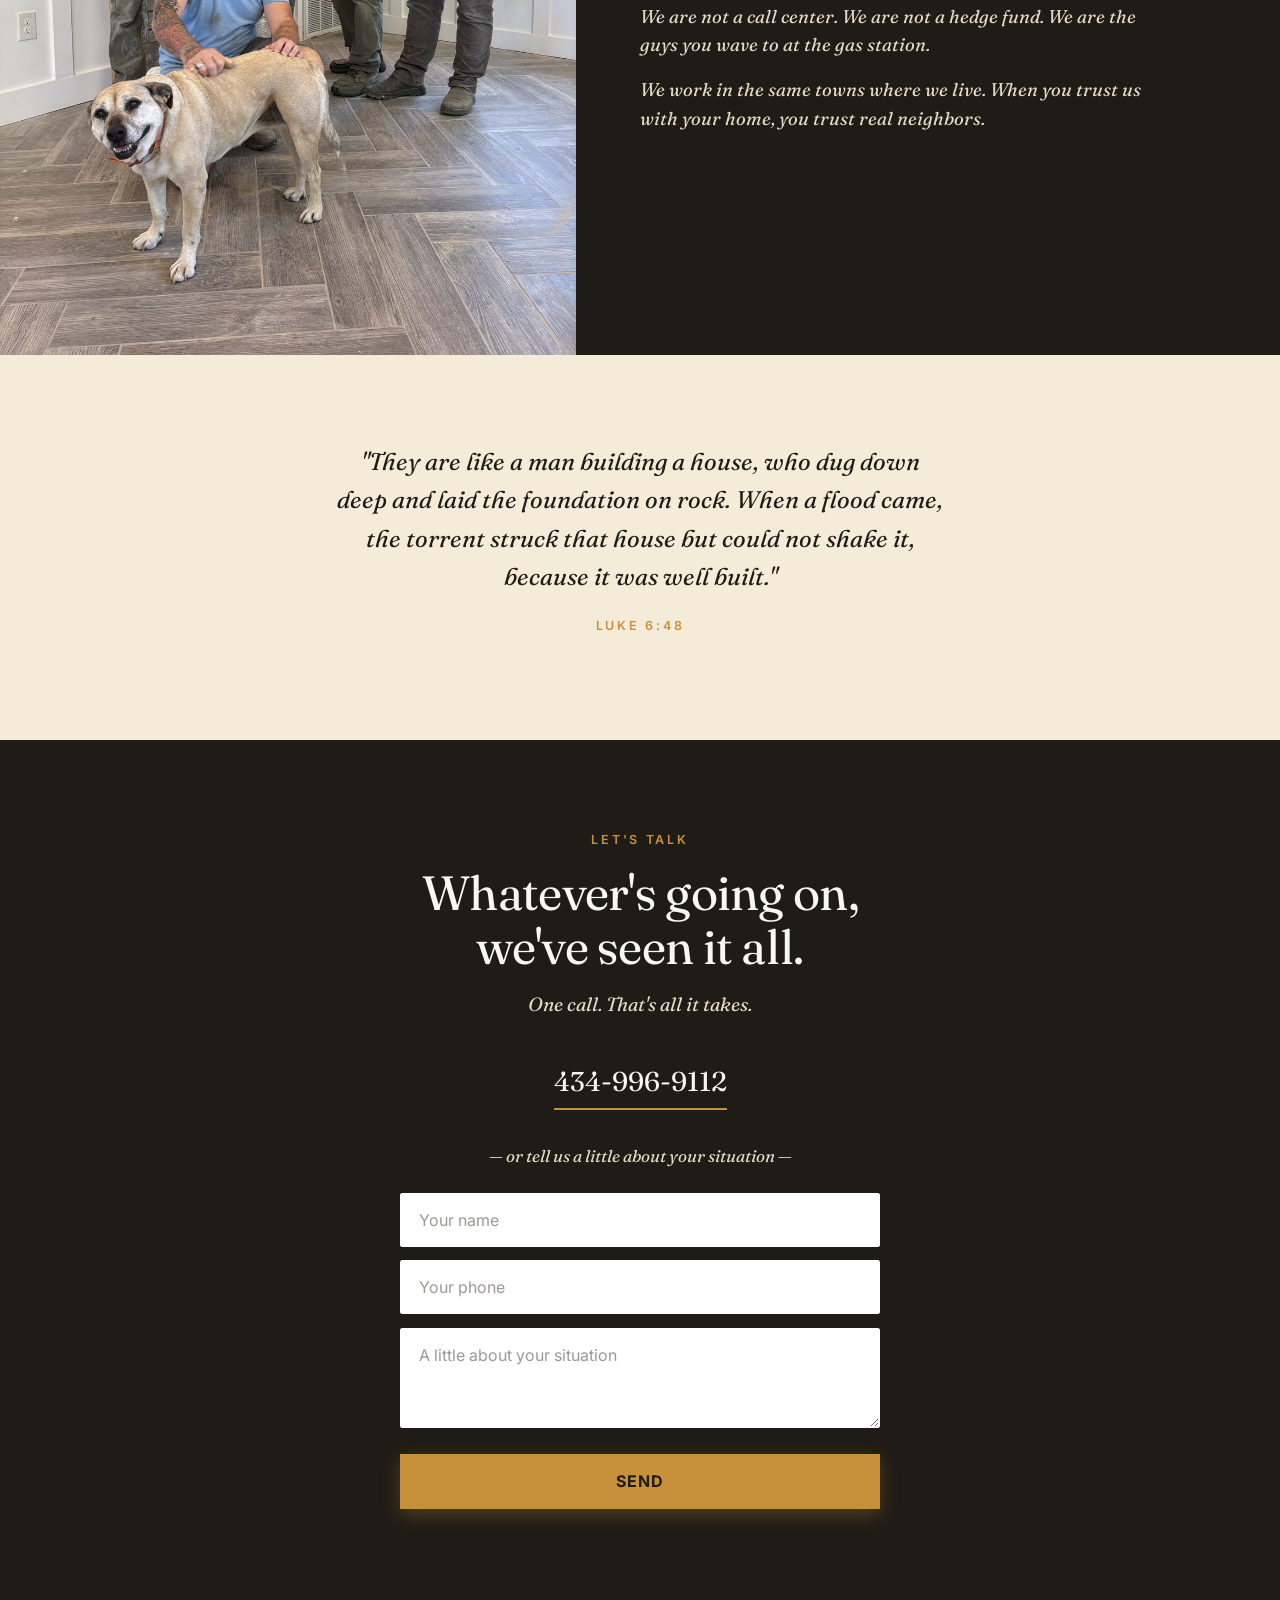
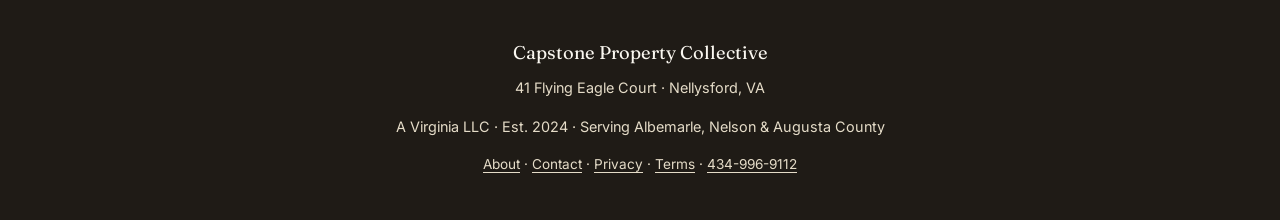
==== commit 7b37d85a: "Redesign: warm Magnolia palette, image-forward layout - White base, sage + ochre accents (replaces b" ====
--- a/index.html
+++ b/index.html
@@ -1,192 +1,173 @@
 <!DOCTYPE html>
 <html lang="en">
 <head>
-<meta charset="UTF-8">
-<meta name="viewport" content="width=device-width, initial-scale=1.0">
-<title>Capstone Property Collective | Albemarle, Nelson & Augusta County Property Solutions</title>
-<link rel="icon" type="image/x-icon" href="favicon.ico">
-<link rel="icon" type="image/png" href="images/favicon.png">
-<meta name="description" content="One conversation. Three paths to get offers. Total peace of mind. We help property owners in Albemarle, Nelson & Augusta County sell — no matter the situation.">
-<link rel="preconnect" href="https://fonts.googleapis.com">
-<link rel="preconnect" href="https://fonts.gstatic.com" crossorigin>
-<link href="https://fonts.googleapis.com/css2?family=Playfair+Display:ital,wght@0,400;0,500;0,600;0,700;1,400;1,500&family=Inter:wght@300;400;500;600;700&display=swap" rel="stylesheet">
-<link rel="stylesheet" href="styles.css">
+<meta charset="UTF-8" />
+<meta name="viewport" content="width=device-width, initial-scale=1.0" />
+<title>Capstone Property Collective — Sell Your House Your Way</title>
+<meta name="description" content="One call. Three ways to sell. No stress. Serving Albemarle, Nelson & Augusta County, Virginia." />
+<link rel="stylesheet" href="styles.css" />
 </head>
 <body>
 
-<!-- NAVIGATION -->
-<nav id="navbar">
-  <div class="logo">Capstone <span>Property</span> Collective</div>
-  <ul class="nav-links">
-    <li><a href="index.html">Home</a></li>
-    <li><a href="problems.html">Problems We Solve</a></li>
-    <li><a href="about.html">About</a></li>
-    <li><a href="buyers.html">Buyers</a></li>
-    <li><a href="contact.html">Contact</a></li>
-    <li><a href="tel:4349969112" class="nav-cta">Call 434-996-9112</a></li>
-  </ul>
-  <button class="mobile-menu-btn" aria-label="Menu">
-    <span></span><span></span><span></span>
-  </button>
+<div class="topbar">Proudly serving Albemarle, Nelson &amp; Augusta County, Virginia</div>
+
+<nav class="nav">
+  <div class="nav-inner">
+    <a href="index.html" class="brand">
+      <span class="brand-name">Capstone Property Collective</span>
+      <span class="brand-mark">Est. 2024 · Built on the Rock</span>
+    </a>
+    <ul class="nav-links">
+      <li><a href="problems.html">Problems We Solve</a></li>
+      <li><a href="about.html">About</a></li>
+      <li><a href="buyers.html">Buyers</a></li>
+      <li><a href="contact.html">Contact</a></li>
+      <li class="nav-cta-li"><a href="tel:4349969112" class="nav-cta">Call Adam · 434-996-9112</a></li>
+    </ul>
+  </div>
 </nav>
 
-<!-- HERO -->
-<section class="hero">
-  <div class="hero-bg" style="background-image: url('images/hero-blueridge.jpg');"></div>
-  <div class="hero-overlay"></div>
-  <div class="hero-overlay-text">CAPSTONE</div>
-  <div class="hero-content">
-    <div class="hero-eyebrow">Proudly Serving Albemarle, Nelson &amp; Augusta County</div>
-    <h1>One Conversation.<br><em>Three Paths</em> to Get Offers.<br>Total Peace of Mind.</h1>
-    <p class="hero-sub">When selling the traditional way doesn't fit your situation.</p>
-    <div class="hero-buttons">
-      <a href="tel:4349969112" class="btn-primary">
-        <span>&#9742;</span> Call Adam: 434-996-9112
-      </a>
-      <a href="#paths" class="btn-secondary">
-        Find Your Path &#8595;
-      </a>
+<header class="hero">
+  <div class="hero-text">
+    <div class="hero-eyebrow">A Different Kind of Home Sale</div>
+    <h1>One call. Three ways to sell. No stress.</h1>
+    <p class="hero-sub">Selling a home is personal. When the normal way doesn't fit, we have three paths that do — and one real person on the other end of the line.</p>
+    <div class="hero-actions">
+      <a href="#paths" class="btn btn-primary">See Your Options</a>
+      <a href="tel:4349969112" class="btn btn-secondary">Call Adam Now</a>
     </div>
   </div>
-  <div class="hero-scroll">
-    <span>Scroll</span>
-    <div class="scroll-line"></div>
+
+  <div class="hero-image-frame">
+    <img src="images/adam-portrait.jpg" alt="Adam, your local Capstone agent" />
+    <div class="hero-image-caption">
+      <p class="quote">"Hi, I'm Adam. When you call, you get me."</p>
+      <p class="who">Licensed Agent · Local Virginian</p>
+    </div>
   </div>
-</section>
+</header>
 
-<!-- IMAGE MOSAIC -->
-<div class="mosaic">
-  <div class="mosaic-item" style="background-image: url('images/panoramic-sunset.jpg');"></div>
-  <div class="mosaic-item" style="background-image: url('images/downtown.jpg');"></div>
-  <div class="mosaic-item" style="background-image: url('images/fall-foliage.jpg');"></div>
-  <div class="mosaic-item" style="background-image: url('images/afton.jpg');"></div>
-  <div class="mosaic-item" style="background-image: url('images/winter.jpg');"></div>
-</div>
-
-<!-- INTRO -->
-<section class="intro">
-  <div class="intro-inner reveal">
-    <div class="section-label">Who We Are</div>
-    <h2>We Get You Offers and Solve Your Problems. That's Who We Are.</h2>
-    <p>Every property has a story. Every owner has a situation. We don't believe in cookie-cutter solutions — because your situation isn't cookie-cutter. One conversation is all it takes for us to understand your needs and find the path that serves you best.</p>
-    <div class="intro-divider"></div>
-  </div>
-</section>
-
-<!-- THREE PATHS -->
-<section class="paths" id="paths">
-  <div class="paths-header reveal">
-    <div class="section-label">Three Paths. One Conversation.</div>
-    <h2 class="section-title">Find the Right Path for Your Property</h2>
-    <p class="section-subtitle">Every situation is different. That's why we offer three distinct solutions — so you get exactly what you need.</p>
-  </div>
-  <div class="path-cards">
-    <a href="quick-close.html" class="path-card reveal">
-      <div class="path-number">01</div>
-      <div class="path-label">Path One</div>
-      <h3>The Quick Close Solution</h3>
-      <p>When you don't want to deal with repairs, don't have the money to fix anything, don't want showings, and certainly don't want to wait around — this might be the path for you. No headaches, no overwhelm with paperwork. Just a fair offer, a quick close, and the peace of mind that comes with walking away on your terms.</p>
-      <span class="path-link">Learn More</span>
-    </a>
-    <a href="network-advantage.html" class="path-card reveal" style="animation-delay: 0.15s;">
-      <div class="path-number">02</div>
-      <div class="path-label">Path Two</div>
-      <h3>The Network Advantage Listing</h3>
-      <p>When you want to list your property but you're facing challenges and need something different. List with a trusted local brokerage backed by a network of investor buyers looking for a property just like yours. Need repairs, cleanouts, or issues cleared up? We'll connect you with the right professionals to get your property ready to sell for top dollar.</p>
-      <span class="path-link">Learn More</span>
-    </a>
-    <a href="full-asking-price.html" class="path-card reveal" style="animation-delay: 0.3s;">
-      <div class="path-number">03</div>
-      <div class="path-label">Path Three</div>
-      <h3>The Full Asking Price Solution</h3>
-      <p>When getting full asking price is your top priority and you're open to creative solutions — this is your path. If your property qualifies, we have unique strategies most sellers have never heard of that can get you full asking price without even listing your property.</p>
-      <span class="path-link">Find Out If You Qualify</span>
-    </a>
-  </div>
-</section>
-
-<!-- BEFORE / AFTER -->
-<section class="before-after">
-  <div class="before-after-inner reveal">
-    <div class="section-label">The Proof</div>
-    <h2 class="section-title">We Don't Just Buy Properties. We Renew Them.</h2>
-    <div class="ba-grid">
-      <div class="ba-item">
-        <img src="images/before.jpg" alt="Property before renovation">
-        <div class="ba-label">Before</div>
+<section class="section section-band" id="stories">
+  <div class="roseland">
+    <div class="roseland-header">
+      <div class="roseland-title-block">
+        <div class="section-eyebrow">A Story We Love</div>
+        <h2>An 1880s farmhouse, brought back to life.</h2>
+        <p class="property">189 Old Roseland · Roseland, Virginia</p>
       </div>
-      <div class="ba-item">
-        <img src="images/after.jpg" alt="Property after renovation">
-        <div class="ba-label">After</div>
+      <div>
+        <p class="roseland-lede">
+          A double-porch farmhouse with good bones and a tired face. We kept the soul — the wraparound porches, the metal roof — and gave the rest a fresh start.
+        </p>
       </div>
     </div>
-    <p class="ba-caption">Stuarts Draft, Virginia — from forgotten to beautiful.</p>
-  </div>
-</section>
 
-<!-- ADAM SECTION -->
-<section class="adam-section">
-  <div class="adam-inner">
-    <div class="adam-photo-wrapper reveal">
-      <img src="images/adam.jpg" alt="Adam Aucoin" class="adam-photo">
-      <div class="adam-photo-accent"></div>
+    <div class="ba-grid">
+      <div class="ba-frame before">
+        <img src="images/oldroseland-front-before.jpg" alt="189 Old Roseland — before" />
+        <span class="ba-label">Before</span>
+      </div>
+      <div class="ba-frame after">
+        <img src="images/oldroseland-front-after.jpg" alt="189 Old Roseland — after" />
+        <span class="ba-label">After</span>
+      </div>
     </div>
-    <div class="adam-content reveal">
-      <div class="section-label">Meet Adam</div>
-      <div class="adam-quote">"This is my personal number. When you call, <span>you get me.</span>"</div>
-      <p class="adam-text">No sales floor. No national call center. No runaround. I'm a local Virginian and a licensed agent right here in the Valley. Every property is different, every situation is unique — and cookie-cutter solutions don't cut it. That's why it starts with a conversation.</p>
-      <a href="tel:4349969112" class="adam-phone">
-        <span class="adam-phone-icon">&#9742;</span>
-        434-996-9112
-      </a>
+
+    <div class="roseland-foot">
+      <p class="caption">From peeling paint to a porch worth sitting on.</p>
+      <a href="stories/old-roseland.html" class="more-link">See the full transformation →</a>
     </div>
   </div>
 </section>
 
-<!-- CTA SECTION -->
-<section class="cta-section" id="contact">
-  <div class="cta-inner reveal">
-    <div class="section-label">Let's Get Started</div>
-    <h2>Let's Find the Best Path for You.</h2>
-    <p class="cta-sub">No matter what's going on with your property, we've seen it all. One conversation — that's all it takes.</p>
-    <div class="cta-phone-large"><a href="tel:4349969112">434-996-9112</a></div>
-    <div class="cta-or">Or tell us a little about your situation and we'll call you</div>
-    <div class="form-container">
-      <form action="https://formspree.io/f/xkoqqeay" method="POST">
-        <div class="form-row">
-          <input type="text" name="name" placeholder="Your Name" required>
-          <input type="tel" name="phone" placeholder="Phone Number" required>
+<section class="section" id="paths">
+  <div class="section-inner">
+    <div class="section-header">
+      <div class="section-eyebrow">Three Paths · You Pick</div>
+      <h2>Every home has a story. Every owner has a need.</h2>
+      <p>That's why we offer three ways to sell — not one.</p>
+    </div>
+
+    <div class="paths">
+      <article class="path-card">
+        <div class="path-card-image">
+          <img src="images/roseland-after.jpg" alt="A finished Capstone home" />
         </div>
-        <div class="form-row">
-          <textarea name="situation" placeholder="Briefly describe your situation"></textarea>
+        <div class="path-card-body">
+          <h3>The Quick Close</h3>
+          <p>Don't want to fix anything. Don't want strangers walking through. Don't want to wait months. We give you a fair cash offer. We close fast. You walk away. Done.</p>
+          <a href="quick-close.html" class="path-card-link">See if this fits →</a>
         </div>
-        <button type="submit" class="form-submit">Let's Talk</button>
-      </form>
+      </article>
+
+      <article class="path-card">
+        <div class="path-card-image">
+          <img src="images/oldroseland-front-after.jpg" alt="An Old Roseland-style listing" />
+        </div>
+        <div class="path-card-body">
+          <h3>The Network Listing</h3>
+          <p>Want to list, but the place needs work? We help you fix it up so it sells for top dollar. We list it. We bring buyers. We have the right people for repairs, cleanouts, and paperwork.</p>
+          <a href="network-advantage.html" class="path-card-link">See if this fits →</a>
+        </div>
+      </article>
+
+      <article class="path-card">
+        <div class="path-card-image">
+          <img src="images/oldroseland-kitchen-after.jpg" alt="A premium kitchen transformation" />
+        </div>
+        <div class="path-card-body">
+          <h3>The Full Asking Price</h3>
+          <p>Want every penny? We have smart ways to get you full asking price — without even listing your house. Not every home qualifies. Let's see if yours does.</p>
+          <a href="full-asking-price.html" class="path-card-link">See if this fits →</a>
+        </div>
+      </article>
     </div>
   </div>
 </section>
 
-<!-- BIBLE VERSE -->
-<div class="verse">
-  <blockquote class="reveal">
-    "They are like a man building a house, who dug down deep and laid the foundation on rock. When a flood came, the torrent struck that house but could not shake it, because it was well built."
-  </blockquote>
-  <cite class="reveal">— Luke 6:48</cite>
-</div>
+<section class="crew-feature">
+  <div class="crew-photo">
+    <img src="images/crew-dog.jpg" alt="The Capstone crew with their dog" />
+  </div>
+  <div class="crew-panel">
+    <div class="section-eyebrow">Our Crew</div>
+    <h2>Real neighbors. Real hands. And one very good dog.</h2>
+    <p>We are not a call center. We are not a hedge fund. We are the guys you wave to at the gas station.</p>
+    <p>We work in the same towns where we live. When you trust us with your home, you trust real neighbors.</p>
+  </div>
+</section>
 
-<!-- FOOTER -->
-<footer>
-  <div class="footer-left">Capstone <span>Property</span> Collective</div>
-  <div class="footer-center">
-    <a href="index.html">Home</a>
-    <a href="problems.html">Problems We Solve</a>
-    <a href="about.html">About</a>
-    <a href="buyers.html">Buyers</a>
-    <a href="contact.html">Contact</a>
+<section class="verse">
+  <p class="verse-text">"They are like a man building a house, who dug down deep and laid the foundation on rock. When a flood came, the torrent struck that house but could not shake it, because it was well built."</p>
+  <p class="verse-cite">Luke 6:48</p>
+</section>
+
+<section class="section section-dark" id="contact">
+  <div class="cta">
+    <div class="section-eyebrow">Let's Talk</div>
+    <h2><span class="nowrap">Whatever's going on,</span><br /><span class="nowrap">we've seen it all.</span></h2>
+    <p class="cta-sub">One call. That's all it takes.</p>
+
+    <a href="tel:4349969112" class="cta-phone">434-996-9112</a>
+    <p class="cta-or">— or tell us a little about your situation —</p>
+
+    <form class="cta-form" action="https://formspree.io/f/xkoqqeay" method="POST">
+      <input type="text" name="name" placeholder="Your name" required />
+      <input type="tel" name="phone" placeholder="Your phone" required />
+      <textarea name="situation" placeholder="A little about your situation"></textarea>
+      <button type="submit" class="btn btn-primary">Send</button>
+    </form>
   </div>
-  <div class="footer-right">A Virginia LLC, Est. 2024</div>
+</section>
+
+<footer class="footer">
+  <div class="footer-brand">Capstone Property Collective</div>
+  <p>41 Flying Eagle Court · Nellysford, VA</p>
+  <p>A Virginia LLC · Est. 2024 · Serving Albemarle, Nelson &amp; Augusta County</p>
+  <p style="margin-top:1rem;font-size:0.85rem;">
+    <a href="about.html">About</a> · <a href="contact.html">Contact</a> · <a href="privacy.html">Privacy</a> · <a href="terms.html">Terms</a> · <a href="tel:4349969112">434-996-9112</a>
+  </p>
 </footer>
 
-<script src="main.js"></script>
 </body>
 </html>
--- a/styles.css
+++ b/styles.css
@@ -1,1236 +1,728 @@
-/* ==================== RESET & VARIABLES ==================== */
-* { margin: 0; padding: 0; box-sizing: border-box; }
+/* Capstone Property Collective — v4
+   Aesthetic: Magnolia-true (white base, cream bands, sage + ochre accents)
+   New Again image-forward layout. People-first. 5th-grade readable. */
+
+@import url('https://fonts.googleapis.com/css2?family=Fraunces:opsz,wght@9..144,300;9..144,400;9..144,500;9..144,600;9..144,700&family=Inter:wght@400;500;600;700&display=swap');
 
 :root {
-  --charcoal: #1c1c1e;
-  --charcoal-light: #2c2c2e;
-  --charcoal-surface: #232325;
-  --gold: #c4a35a;
-  --gold-light: #d9bc78;
-  --gold-muted: #a08840;
-  --gold-glow: rgba(196,163,90,0.12);
-  --cream: #f8f6f1;
-  --warm-white: #edeae3;
-  --text-light: rgba(255,255,255,0.85);
-  --text-muted: rgba(255,255,255,0.5);
-  --text-dark: #2a2a2a;
-  --text-dark-muted: #6a6a6a;
-}
-
+  /* Palette — Magnolia-true: white base, cream bands only, sage primary, ochre secondary */
+  --white: #FFFFFF;
+  --paper: #FAF7F0;          /* barely-warm off-white for subtle depth */
+  --cream-band: #F4ECD8;     /* warm cream — only for section bands */
+  --stone: #E5DCC8;          /* quiet border */
+  --charcoal: #1F1B16;       /* primary text */
+  --charcoal-soft: #4A453D;  /* secondary text */
+  --sage: #5A6B4A;           /* primary accent — ties Magnolia + Roseland kitchen */
+  --sage-deep: #3D4F3A;      /* hover / dark */
+  --ochre: #C7913B;          /* secondary warm accent */
+  --clay: #B85C3E;           /* rare highlight */
+
+  --serif: 'Fraunces', Georgia, serif;
+  --sans: 'Inter', -apple-system, sans-serif;
+
+  --container: 1240px;
+  --gutter: clamp(1.25rem, 4vw, 3rem);
+}
+
+* { box-sizing: border-box; margin: 0; padding: 0; }
 html { scroll-behavior: smooth; }
 
 body {
-  font-family: 'Inter', sans-serif;
-  background: var(--charcoal);
-  color: var(--text-light);
+  font-family: var(--sans);
+  font-size: 17px;
   line-height: 1.6;
-  overflow-x: hidden;
-}
-
-a { text-decoration: none; }
-img { max-width: 100%; height: auto; display: block; }
-
-/* ==================== TOP BAR ==================== */
-.top-bar {
-  background: var(--charcoal);
-  border-bottom: 1px solid rgba(255,255,255,0.06);
+  color: var(--charcoal);
+  background: var(--white);
+  -webkit-font-smoothing: antialiased;
+}
+
+h1, h2, h3, h4 {
+  font-family: var(--serif);
+  font-weight: 400;
+  line-height: 1.12;
+  letter-spacing: -0.015em;
+  color: var(--charcoal);
+}
+h1 { font-size: clamp(2.5rem, 5.5vw, 4.5rem); font-weight: 300; }
+h2 { font-size: clamp(2rem, 4vw, 3rem); }
+h3 { font-size: clamp(1.4rem, 2.3vw, 1.75rem); font-weight: 500; }
+h4 { font-size: 1.2rem; font-weight: 600; }
+
+p { margin-bottom: 1rem; }
+a { color: var(--sage-deep); text-decoration: underline; text-decoration-thickness: 1px; text-underline-offset: 3px; }
+a:hover { color: var(--ochre); }
+img { max-width: 100%; display: block; }
+
+/* ===== Top bar ===== */
+.topbar {
+  background: var(--sage-deep);
+  color: var(--paper);
   text-align: center;
-  padding: 10px 20px;
-  font-size: 12px;
+  padding: 0.5rem 1rem;
+  font-size: 0.82rem;
+  letter-spacing: 0.06em;
   font-weight: 500;
-  letter-spacing: 2.5px;
-  text-transform: uppercase;
-  color: var(--gold);
-}
-
-/* ==================== NAVIGATION ==================== */
-nav {
-  background: rgba(28,28,30,0.95);
-  backdrop-filter: blur(20px);
-  -webkit-backdrop-filter: blur(20px);
-  padding: 20px 80px;
+  text-transform: uppercase;
+}
+
+/* ===== Nav ===== */
+.nav {
+  background: var(--white);
+  border-bottom: 1px solid var(--stone);
+  padding: 1.1rem var(--gutter);
+}
+.nav-inner {
+  max-width: var(--container);
+  margin: 0 auto;
+  display: flex;
+  align-items: center;
+  justify-content: space-between;
+  gap: 2rem;
+}
+.brand {
+  text-decoration: none;
+  color: var(--charcoal);
+  line-height: 1.1;
+}
+.brand-name {
+  font-family: var(--serif);
+  font-size: 1.4rem;
+  font-weight: 400;
+  letter-spacing: -0.01em;
+  display: block;
+}
+.brand-mark {
+  font-size: 0.65rem;
+  letter-spacing: 0.22em;
+  text-transform: uppercase;
+  color: var(--sage);
+  font-family: var(--sans);
+  font-weight: 600;
+  margin-top: 4px;
+  display: block;
+}
+.nav-links {
+  display: flex;
+  gap: 1.75rem;
+  list-style: none;
+  align-items: center;
+}
+.nav-links a {
+  color: var(--charcoal-soft);
+  text-decoration: none;
+  font-size: 0.92rem;
+  font-weight: 500;
+}
+.nav-links a:hover { color: var(--sage); }
+.nav-cta {
+  background: var(--sage);
+  color: var(--white) !important;
+  padding: 0.55rem 1.1rem;
+  border-radius: 2px;
+  font-weight: 600 !important;
+}
+.nav-cta:hover { background: var(--charcoal); color: var(--white) !important; }
+@media (max-width: 900px) {
+  .nav-links li:not(.nav-cta-li) { display: none; }
+}
+
+/* ===== HERO — split layout, Adam in frame ===== */
+.hero {
+  max-width: var(--container);
+  margin: 0 auto;
+  padding: clamp(2.5rem, 5vw, 4rem) var(--gutter) clamp(3rem, 6vw, 5rem);
+  display: grid;
+  grid-template-columns: 1.1fr 0.9fr;
+  gap: clamp(2rem, 5vw, 4rem);
+  align-items: center;
+}
+.hero-text { max-width: 30rem; }
+.hero-eyebrow {
+  font-family: var(--sans);
+  font-size: 0.8rem;
+  letter-spacing: 0.22em;
+  text-transform: uppercase;
+  color: var(--ochre);
+  font-weight: 600;
+  margin-bottom: 1.25rem;
+}
+.hero h1 { margin-bottom: 1.5rem; }
+.hero-sub {
+  font-family: var(--serif);
+  font-style: italic;
+  font-size: clamp(1.1rem, 1.7vw, 1.35rem);
+  color: var(--charcoal-soft);
+  margin-bottom: 2.25rem;
+  font-weight: 400;
+  line-height: 1.5;
+}
+.hero-actions { display: flex; gap: 1rem; flex-wrap: wrap; }
+
+.hero-image-frame {
+  position: relative;
+  aspect-ratio: 4/5;
+  overflow: hidden;
+}
+.hero-image-frame img {
+  width: 100%; height: 100%; object-fit: cover;
+}
+.hero-image-caption {
+  position: absolute;
+  bottom: 0; left: 0; right: 0;
+  background: linear-gradient(to top, rgba(31,27,22,0.85), rgba(31,27,22,0));
+  padding: 4rem 1.75rem 1.5rem;
+  color: var(--paper);
+}
+.hero-image-caption .quote {
+  font-family: var(--serif);
+  font-style: italic;
+  font-size: 1.25rem;
+  line-height: 1.35;
+  margin-bottom: 0.5rem;
+  color: var(--white);
+}
+.hero-image-caption .who {
+  font-family: var(--sans);
+  font-size: 0.75rem;
+  letter-spacing: 0.2em;
+  text-transform: uppercase;
+  color: var(--ochre);
+  font-weight: 600;
+}
+
+@media (max-width: 800px) {
+  .hero { grid-template-columns: 1fr; }
+  .hero-image-frame { aspect-ratio: 4/5; max-height: 560px; }
+}
+
+/* ===== Buttons ===== */
+.btn {
+  display: inline-block;
+  padding: 0.95rem 1.85rem;
+  font-family: var(--sans);
+  font-weight: 600;
+  font-size: 0.95rem;
+  text-decoration: none;
+  border: none;
+  cursor: pointer;
+  transition: all 0.2s ease;
+  letter-spacing: 0.02em;
+}
+.btn-primary { background: var(--sage); color: var(--white); }
+.btn-primary:hover { background: var(--charcoal); color: var(--white); }
+.btn-secondary {
+  background: transparent;
+  color: var(--sage-deep);
+  border: 1.5px solid var(--sage-deep);
+}
+.btn-secondary:hover { background: var(--sage-deep); color: var(--white); }
+
+/* ===== Sections ===== */
+.section { padding: clamp(3.5rem, 7vw, 6rem) var(--gutter); }
+.section-inner { max-width: var(--container); margin: 0 auto; }
+.section-band { background: var(--cream-band); }
+.section-paper { background: var(--paper); }
+.section-dark { background: var(--charcoal); color: var(--paper); }
+.section-dark h2, .section-dark h3 { color: var(--paper); }
+
+.section-eyebrow {
+  font-family: var(--sans);
+  font-size: 0.78rem;
+  letter-spacing: 0.22em;
+  text-transform: uppercase;
+  color: var(--sage);
+  font-weight: 600;
+  margin-bottom: 1rem;
+}
+.section-dark .section-eyebrow { color: var(--ochre); }
+.section-header { text-align: center; max-width: 56ch; margin: 0 auto clamp(2.5rem, 5vw, 4rem); }
+.section-header p {
+  font-family: var(--serif);
+  font-style: italic;
+  color: var(--charcoal-soft);
+  font-size: 1.15rem;
+  margin-top: 1rem;
+}
+.section-dark .section-header p { color: var(--stone); }
+
+/* ===== Old Roseland feature ===== */
+.roseland {
+  max-width: var(--container);
+  margin: 0 auto;
+}
+.roseland-header {
+  display: grid;
+  grid-template-columns: 1fr 1fr;
+  gap: clamp(2rem, 5vw, 4rem);
+  align-items: end;
+  margin-bottom: 2.5rem;
+}
+.roseland-title-block .section-eyebrow { color: var(--ochre); }
+.roseland-title-block h2 { margin-bottom: 0.5rem; }
+.roseland-title-block .property {
+  font-family: var(--serif);
+  font-style: italic;
+  color: var(--charcoal-soft);
+  font-size: 1.1rem;
+}
+.roseland-lede { font-size: 1.05rem; color: var(--charcoal-soft); }
+
+.ba-grid {
+  display: grid;
+  grid-template-columns: 1fr 1fr;
+  gap: 6px;
+}
+.ba-frame { position: relative; overflow: hidden; }
+.ba-frame img { width: 100%; height: 100%; object-fit: cover; aspect-ratio: 4/3; }
+.ba-label {
+  position: absolute;
+  top: 1rem;
+  left: 1rem;
+  background: var(--white);
+  color: var(--charcoal);
+  padding: 0.4rem 1rem;
+  font-family: var(--serif);
+  font-style: italic;
+  font-size: 0.95rem;
+  letter-spacing: 0.04em;
+  border-left: 3px solid var(--ochre);
+}
+.ba-frame.after .ba-label { border-left-color: var(--sage); }
+
+.roseland-foot {
   display: flex;
   justify-content: space-between;
   align-items: center;
-  position: sticky;
-  top: 0;
-  z-index: 100;
-  border-bottom: 1px solid rgba(255,255,255,0.04);
-}
-
-.logo {
-  font-family: 'Playfair Display', serif;
-  font-size: 20px;
-  font-weight: 600;
-  color: var(--cream);
-  letter-spacing: 0.5px;
-}
-
-.logo span { color: var(--gold); }
-
-.nav-links {
-  display: flex;
-  gap: 32px;
-  list-style: none;
-  align-items: center;
-}
-
-.nav-links a {
-  color: var(--text-muted);
+  margin-top: 1.75rem;
+  flex-wrap: wrap;
+  gap: 1rem;
+}
+.roseland-foot .caption {
+  font-family: var(--serif);
+  font-style: italic;
+  color: var(--charcoal-soft);
+  font-size: 1.05rem;
+}
+.roseland-foot .more-link {
+  font-family: var(--sans);
+  font-weight: 600;
+  text-transform: uppercase;
+  letter-spacing: 0.1em;
+  font-size: 0.85rem;
+  color: var(--sage-deep);
   text-decoration: none;
-  font-size: 13px;
-  font-weight: 400;
-  letter-spacing: 0.5px;
-  transition: color 0.3s;
-  display: inline-flex;
-  align-items: center;
-  gap: 4px;
-}
-
-.nav-links a:hover { color: var(--gold); }
-
-.nav-links a svg { transition: transform 0.3s; }
-
-.nav-cta {
-  background: var(--gold) !important;
-  color: var(--charcoal) !important;
-  padding: 10px 24px !important;
-  border-radius: 4px;
-  font-weight: 600 !important;
-  transition: background 0.3s !important;
-}
-
-.nav-cta:hover {
-  background: var(--gold-light) !important;
-  color: var(--charcoal) !important;
-}
-
-/* Dropdown */
-.dropdown { position: relative; }
-
-.dropdown-menu {
-  position: absolute;
-  top: 100%;
-  left: 0;
-  background: var(--charcoal-light);
-  border: 1px solid rgba(255,255,255,0.08);
-  border-radius: 8px;
-  padding: 8px 0;
-  min-width: 220px;
-  opacity: 0;
-  visibility: hidden;
-  transform: translateY(8px);
-  transition: all 0.3s;
-  list-style: none;
-  margin-top: 12px;
-}
-
-.dropdown:hover .dropdown-menu {
-  opacity: 1;
-  visibility: visible;
-  transform: translateY(0);
-}
-
-.dropdown-menu a {
-  display: block;
-  padding: 10px 20px;
-  color: var(--text-muted);
-  font-size: 13px;
-  transition: all 0.2s;
-}
-
-.dropdown-menu a:hover {
-  color: var(--gold);
-  background: rgba(255,255,255,0.03);
-}
-
-/* Mobile menu button */
-.mobile-menu-btn {
-  display: none;
-  flex-direction: column;
-  gap: 5px;
-  background: none;
-  border: none;
-  cursor: pointer;
-  padding: 4px;
-}
-
-.mobile-menu-btn span {
-  display: block;
-  width: 24px;
-  height: 2px;
-  background: var(--cream);
-  transition: all 0.3s;
-}
-
-/* ==================== HERO ==================== */
-.hero {
-  position: relative;
-  min-height: 100vh;
-  display: flex;
-  align-items: center;
-  justify-content: center;
+  border-bottom: 2px solid var(--ochre);
+  padding-bottom: 3px;
+}
+.roseland-foot .more-link:hover { color: var(--ochre); }
+
+@media (max-width: 700px) {
+  .roseland-header { grid-template-columns: 1fr; }
+  .ba-grid { grid-template-columns: 1fr; }
+}
+
+/* ===== 3 Paths ===== */
+.paths {
+  display: grid;
+  grid-template-columns: repeat(3, 1fr);
+  gap: 1.5rem;
+}
+.path-card {
+  background: var(--white);
+  border: 1px solid var(--stone);
   overflow: hidden;
-}
-
-.hero-bg {
-  position: absolute;
-  top: 0; left: 0; right: 0; bottom: 0;
-  background-size: cover;
-  background-position: center;
-  background-repeat: no-repeat;
-  transform: scale(1.05);
-  animation: heroZoom 20s ease-in-out infinite alternate;
-}
-
-.hero-overlay {
-  position: absolute;
-  top: 0; left: 0; right: 0; bottom: 0;
-  background: linear-gradient(
-    180deg,
-    rgba(10,10,12,0.7) 0%,
-    rgba(10,10,12,0.5) 40%,
-    rgba(10,10,12,0.6) 70%,
-    rgba(10,10,12,0.9) 100%
-  );
-}
-
-@keyframes heroZoom {
-  0% { transform: scale(1.05); }
-  100% { transform: scale(1.12); }
-}
-
-.hero-overlay-text {
-  position: absolute;
-  bottom: 12%;
-  left: 80px;
-  font-family: 'Playfair Display', serif;
-  font-size: 180px;
-  font-weight: 700;
-  color: rgba(255,255,255,0.03);
-  letter-spacing: -4px;
-  line-height: 0.9;
-  pointer-events: none;
-  user-select: none;
-}
-
-.hero-content {
-  position: relative;
-  z-index: 2;
-  text-align: center;
-  max-width: 900px;
-  padding: 0 40px;
-}
-
-.hero-eyebrow {
-  display: inline-block;
-  font-size: 12px;
-  font-weight: 500;
-  letter-spacing: 3px;
-  text-transform: uppercase;
-  color: var(--gold);
-  margin-bottom: 32px;
-  padding: 8px 20px;
-  border: 1px solid rgba(196,163,90,0.3);
-  border-radius: 30px;
-}
-
-.hero h1 {
-  font-family: 'Playfair Display', serif;
-  font-size: 64px;
-  line-height: 1.1;
-  color: var(--cream);
-  margin-bottom: 28px;
-  font-weight: 500;
-  letter-spacing: -1px;
-}
-
-.hero h1 em {
-  color: var(--gold);
-  font-style: italic;
-}
-
-.hero-sub {
-  font-size: 19px;
-  color: var(--text-muted);
-  font-weight: 300;
-  font-style: italic;
-  margin-bottom: 48px;
-  font-family: 'Playfair Display', serif;
-}
-
-.hero-buttons {
-  display: flex;
-  gap: 16px;
-  justify-content: center;
-  align-items: center;
-  flex-wrap: wrap;
-}
-
-.btn-primary {
-  display: inline-flex;
-  align-items: center;
-  gap: 10px;
-  background: var(--gold);
-  color: var(--charcoal);
-  padding: 18px 36px;
-  font-size: 15px;
-  font-weight: 600;
-  text-decoration: none;
-  border-radius: 4px;
-  transition: all 0.3s;
-  letter-spacing: 0.5px;
-}
-
-.btn-primary:hover {
-  background: var(--gold-light);
-  transform: translateY(-2px);
-  box-shadow: 0 8px 30px rgba(196,163,90,0.3);
-}
-
-.btn-secondary {
-  display: inline-flex;
-  align-items: center;
-  gap: 10px;
-  background: transparent;
-  color: var(--cream);
-  padding: 18px 36px;
-  font-size: 15px;
-  font-weight: 400;
-  text-decoration: none;
-  border-radius: 4px;
-  border: 1px solid rgba(255,255,255,0.2);
-  transition: all 0.3s;
-}
-
-.btn-secondary:hover {
-  border-color: var(--gold);
-  color: var(--gold);
-}
-
-.hero-scroll {
-  position: absolute;
-  bottom: 40px;
-  left: 50%;
-  transform: translateX(-50%);
-  z-index: 2;
   display: flex;
   flex-direction: column;
+  transition: transform 0.3s ease, box-shadow 0.3s ease;
+}
+.path-card:hover {
+  transform: translateY(-4px);
+  box-shadow: 0 16px 36px rgba(31, 27, 22, 0.08);
+}
+.path-card-image { aspect-ratio: 4/3; overflow: hidden; }
+.path-card-image img { width: 100%; height: 100%; object-fit: cover; transition: transform 0.6s ease; }
+.path-card:hover .path-card-image img { transform: scale(1.04); }
+.path-card-body { padding: 1.75rem 1.6rem 2rem; flex: 1; display: flex; flex-direction: column; }
+.path-card h3 { margin-bottom: 0.85rem; }
+.path-card p { color: var(--charcoal-soft); font-size: 0.98rem; margin-bottom: 1.5rem; flex: 1; }
+.path-card-link {
+  font-family: var(--sans);
+  font-size: 0.85rem;
+  font-weight: 600;
+  letter-spacing: 0.08em;
+  text-transform: uppercase;
+  color: var(--sage-deep);
+  text-decoration: none;
+  border-bottom: 1.5px solid var(--ochre);
+  padding-bottom: 4px;
+  align-self: flex-start;
+}
+.path-card-link:hover { color: var(--ochre); border-color: var(--sage-deep); }
+
+@media (max-width: 900px) { .paths { grid-template-columns: 1fr; max-width: 480px; margin: 0 auto; } }
+
+/* ===== Crew feature — split image + dark panel (no crop) ===== */
+.crew-feature {
+  display: grid;
+  grid-template-columns: 0.9fr 1.1fr;
+  background: var(--charcoal);
+}
+.crew-photo { overflow: hidden; }
+.crew-photo img {
+  width: 100%; height: 100%; object-fit: cover; object-position: center center;
+  display: block;
+}
+.crew-panel {
+  padding: clamp(2.5rem, 5vw, 5rem);
+  display: flex;
+  flex-direction: column;
+  justify-content: center;
+  color: var(--paper);
+}
+.crew-panel .section-eyebrow { color: var(--ochre); }
+.crew-panel h2 {
+  color: var(--white);
+  font-size: clamp(2rem, 3.5vw, 3rem);
+  margin-bottom: 1.5rem;
+  font-weight: 300;
+  max-width: 16ch;
+}
+.crew-panel p {
+  font-family: var(--serif);
+  font-style: italic;
+  font-size: 1.15rem;
+  color: var(--stone);
+  margin-bottom: 1rem;
+  line-height: 1.55;
+  max-width: 32rem;
+}
+
+@media (max-width: 800px) {
+  .crew-feature { grid-template-columns: 1fr; }
+  .crew-photo { aspect-ratio: 4/5; }
+}
+
+/* ===== Verse ===== */
+.verse {
+  text-align: center;
+  padding: clamp(3.5rem, 7vw, 5.5rem) var(--gutter);
+  background: var(--cream-band);
+}
+.verse-text {
+  font-family: var(--serif);
+  font-style: italic;
+  font-size: clamp(1.15rem, 1.9vw, 1.5rem);
+  line-height: 1.6;
+  max-width: 38rem;
+  margin: 0 auto 1.25rem;
+  color: var(--charcoal);
+  font-weight: 400;
+}
+.verse-cite {
+  font-family: var(--sans);
+  font-size: 0.78rem;
+  letter-spacing: 0.22em;
+  text-transform: uppercase;
+  color: var(--ochre);
+  font-weight: 600;
+}
+
+/* ===== CTA block ===== */
+.cta { text-align: center; max-width: 44rem; margin: 0 auto; }
+.cta h2 { margin-bottom: 1rem; }
+.nowrap { white-space: nowrap; }
+.cta-sub {
+  font-family: var(--serif);
+  font-style: italic;
+  font-size: 1.2rem;
+  color: var(--stone);
+  margin-bottom: 2.5rem;
+}
+.cta-form { display: flex; flex-direction: column; gap: 0.85rem; max-width: 30rem; margin: 0 auto; }
+.cta-form input, .cta-form textarea {
+  background: var(--white);
+  border: 1px solid var(--white);
+  color: var(--charcoal);
+  padding: 1rem 1.15rem;
+  font-family: var(--sans);
+  font-size: 1rem;
+  border-radius: 2px;
+  outline: none;
+}
+.cta-form input::placeholder, .cta-form textarea::placeholder { color: rgba(74, 69, 61, 0.55); }
+.cta-form input:focus, .cta-form textarea:focus { border-color: var(--ochre); box-shadow: 0 0 0 3px rgba(199, 145, 59, 0.25); }
+.cta-form textarea { min-height: 100px; resize: vertical; }
+.cta-form .btn-primary {
+  background: var(--ochre);
+  color: var(--charcoal);
+  margin-top: 0.75rem;
+  padding: 1.1rem 1.85rem;
+  font-size: 1rem;
+  font-weight: 700;
+  letter-spacing: 0.06em;
+  text-transform: uppercase;
+  box-shadow: 0 6px 20px rgba(199, 145, 59, 0.3);
+}
+.cta-form .btn-primary:hover {
+  background: #E0A744;
+  box-shadow: 0 8px 26px rgba(199, 145, 59, 0.5);
+  transform: translateY(-1px);
+}
+.cta-phone {
+  font-family: var(--serif);
+  font-size: 1.7rem;
+  color: var(--paper);
+  text-decoration: none;
+  border-bottom: 2px solid var(--ochre);
+  padding-bottom: 4px;
+  display: inline-block;
+  margin-bottom: 0.5rem;
+}
+.cta-phone:hover { color: var(--ochre); }
+.cta-or { font-family: var(--serif); font-style: italic; color: var(--stone); margin: 1.5rem 0; }
+
+/* ===== Page hero (inner pages, no portrait) ===== */
+.page-hero {
+  max-width: 56rem;
+  margin: 0 auto;
+  padding: clamp(3rem, 6vw, 5rem) var(--gutter) clamp(2rem, 4vw, 3rem);
+  text-align: center;
+}
+.page-hero .hero-eyebrow { display: inline-block; margin-bottom: 1.25rem; }
+.page-hero h1 { max-width: 22ch; margin: 0 auto 1.5rem; }
+.page-hero .hero-sub { margin: 0 auto; max-width: 36rem; }
+
+/* ===== Numbered steps ===== */
+.steps {
+  display: grid;
+  grid-template-columns: repeat(2, 1fr);
+  gap: 2rem 3rem;
+  max-width: 56rem;
+  margin: 0 auto;
+}
+.step { display: flex; gap: 1.25rem; align-items: flex-start; }
+.step-num {
+  font-family: var(--serif);
+  font-size: 2.5rem;
+  font-weight: 300;
+  color: var(--ochre);
+  line-height: 1;
+  flex-shrink: 0;
+  letter-spacing: -0.02em;
+}
+.step-body h3 { margin-bottom: 0.5rem; font-size: 1.25rem; }
+.step-body p { color: var(--charcoal-soft); font-size: 1rem; margin: 0; }
+@media (max-width: 700px) { .steps { grid-template-columns: 1fr; } }
+
+/* ===== Two-column content ===== */
+.two-col {
+  display: grid;
+  grid-template-columns: 1fr 1fr;
+  gap: clamp(2rem, 5vw, 4rem);
   align-items: center;
-  gap: 8px;
-  color: var(--text-muted);
-  font-size: 11px;
-  letter-spacing: 2px;
-  text-transform: uppercase;
-}
-
-.scroll-line {
-  width: 1px;
-  height: 40px;
-  background: linear-gradient(180deg, var(--gold), transparent);
-  animation: scrollPulse 2s ease-in-out infinite;
-}
-
-@keyframes scrollPulse {
-  0%, 100% { opacity: 0.3; height: 40px; }
-  50% { opacity: 1; height: 55px; }
-}
-
-/* ==================== IMAGE MOSAIC ==================== */
-.mosaic {
+  max-width: var(--container);
+  margin: 0 auto;
+}
+.two-col-image img { width: 100%; aspect-ratio: 4/3; object-fit: cover; }
+.two-col-text h2 { margin-bottom: 1.25rem; }
+.two-col-text p { font-size: 1.05rem; color: var(--charcoal-soft); margin-bottom: 1rem; }
+.two-col.reverse .two-col-image { order: 2; }
+@media (max-width: 800px) { .two-col { grid-template-columns: 1fr; } .two-col.reverse .two-col-image { order: 0; } }
+
+/* ===== Feature list ===== */
+.feature-list { max-width: 50rem; margin: 0 auto; display: flex; flex-direction: column; gap: 2.5rem; }
+.feature-item { padding-left: 1.5rem; border-left: 2px solid var(--ochre); }
+.feature-item h3 { margin-bottom: 0.75rem; color: var(--sage-deep); }
+.feature-item p { font-size: 1.05rem; color: var(--charcoal-soft); }
+
+/* ===== Problem list ===== */
+.problem-list {
+  list-style: none;
+  text-align: center;
+  max-width: 40rem;
+  margin: 0 auto;
+  display: flex;
+  flex-direction: column;
+  gap: 1.5rem;
+}
+.problem-list li {
+  font-family: var(--serif);
+  font-size: clamp(1.4rem, 2.5vw, 1.85rem);
+  font-weight: 400;
+  color: var(--charcoal);
+  line-height: 1.3;
+}
+.problem-intro, .problem-outro { text-align: center; max-width: 40rem; margin: 0 auto; }
+.problem-outro {
+  font-family: var(--serif);
+  font-style: italic;
+  font-size: 1.25rem;
+  color: var(--sage-deep);
+  margin-top: 3rem;
+}
+
+/* ===== Bio block (About page) ===== */
+.bio {
   display: grid;
-  grid-template-columns: 2fr 1fr 1fr;
-  grid-template-rows: 200px 200px;
-  gap: 4px;
-  padding: 4px;
-  background: var(--charcoal);
-}
-
-.mosaic-item {
-  position: relative;
-  overflow: hidden;
-  background-size: cover;
-  background-position: center;
-  transition: transform 0.5s;
-}
-
-.mosaic-item:nth-child(1) { grid-row: 1 / 3; }
-
-.mosaic-item:hover { transform: scale(1.02); }
-
-.mosaic-caption {
-  position: absolute;
-  bottom: 16px;
-  left: 20px;
-  font-size: 11px;
-  font-weight: 500;
-  letter-spacing: 1.5px;
-  text-transform: uppercase;
-  color: rgba(255,255,255,0.8);
-  text-shadow: 0 1px 4px rgba(0,0,0,0.5);
-}
-
-/* ==================== INTRO SECTION ==================== */
-.intro {
-  background: var(--cream);
-  color: var(--text-dark);
-  padding: 120px 80px;
-  text-align: center;
-}
-
-.intro-inner { max-width: 750px; margin: 0 auto; }
-
-.section-label {
-  color: var(--gold-muted);
-  font-size: 12px;
-  font-weight: 600;
-  letter-spacing: 3px;
-  text-transform: uppercase;
-  margin-bottom: 24px;
-}
-
-.intro h2 {
-  font-family: 'Playfair Display', serif;
-  font-size: 44px;
-  font-weight: 500;
-  line-height: 1.2;
-  color: var(--text-dark);
-  margin-bottom: 28px;
-  letter-spacing: -0.5px;
-}
-
-.intro p {
-  font-size: 18px;
-  color: var(--text-dark-muted);
-  line-height: 1.8;
-  font-weight: 300;
-}
-
-.intro-divider {
-  width: 60px;
-  height: 2px;
-  background: var(--gold);
-  margin: 40px auto 0;
-}
-
-/* ==================== PATH CARDS ==================== */
-.paths {
-  background: var(--cream);
-  color: var(--text-dark);
-  padding: 0 80px 120px;
-}
-
-.paths-header {
-  text-align: center;
-  margin-bottom: 60px;
-}
-
-.paths-header .section-label { color: var(--gold-muted); }
-
-.section-title {
-  font-family: 'Playfair Display', serif;
-  font-size: 40px;
-  margin-bottom: 16px;
-  line-height: 1.2;
-  color: var(--text-dark);
-}
-
-.section-subtitle {
-  font-size: 18px;
-  color: var(--text-dark-muted);
-  max-width: 600px;
-  margin: 0 auto;
-  font-weight: 300;
-}
-
-.path-cards {
-  display: grid;
-  grid-template-columns: 1fr 1fr 1fr;
-  gap: 24px;
-  max-width: 1200px;
-  margin: 0 auto;
-}
-
-.path-card {
-  background: var(--charcoal);
-  color: var(--text-light);
-  border-radius: 12px;
-  padding: 48px 36px 40px;
-  position: relative;
-  overflow: hidden;
-  transition: transform 0.4s, box-shadow 0.4s;
-  cursor: pointer;
+  grid-template-columns: 1fr 2fr;
+  gap: clamp(2rem, 5vw, 4rem);
+  align-items: start;
+  max-width: var(--container);
+  margin: 0 auto;
+}
+.bio-photo img { width: 100%; aspect-ratio: 4/5; object-fit: cover; }
+.bio-text h3 { font-size: 2rem; margin-bottom: 0.5rem; }
+.bio-text .role {
+  font-family: var(--sans);
+  font-size: 0.78rem;
+  letter-spacing: 0.22em;
+  text-transform: uppercase;
+  color: var(--sage);
+  font-weight: 600;
+  margin-bottom: 1.5rem;
+}
+.bio-text p { font-size: 1.05rem; color: var(--charcoal-soft); margin-bottom: 1rem; line-height: 1.65; }
+@media (max-width: 800px) { .bio { grid-template-columns: 1fr; } .bio-photo img { max-height: 500px; } }
+
+/* ===== Story cards ===== */
+.story-grid { display: grid; grid-template-columns: repeat(2, 1fr); gap: 2rem; }
+.story-card {
   display: block;
   text-decoration: none;
-}
-
-.path-card::before {
-  content: '';
-  position: absolute;
-  top: 0; left: 0; right: 0;
-  height: 3px;
-  background: linear-gradient(90deg, var(--gold), var(--gold-light));
-  transform: scaleX(0);
-  transform-origin: left;
-  transition: transform 0.4s;
-}
-
-.path-card:hover {
-  transform: translateY(-8px);
-  box-shadow: 0 24px 60px rgba(0,0,0,0.3);
-  color: var(--text-light);
-}
-
-.path-card:hover::before { transform: scaleX(1); }
-
-.path-number {
-  font-family: 'Playfair Display', serif;
-  font-size: 72px;
+  color: inherit;
+  background: var(--white);
+  border: 1px solid var(--stone);
+  overflow: hidden;
+  transition: transform 0.3s ease, box-shadow 0.3s ease;
+}
+.story-card:hover { transform: translateY(-4px); box-shadow: 0 16px 36px rgba(31,27,22,0.1); }
+.story-card-image { aspect-ratio: 3/2; overflow: hidden; }
+.story-card-image img { width: 100%; height: 100%; object-fit: cover; transition: transform 0.6s ease; }
+.story-card:hover .story-card-image img { transform: scale(1.04); }
+.story-card-body { padding: 1.75rem 1.6rem 2rem; }
+.story-card .story-eyebrow {
+  font-family: var(--sans);
+  font-size: 0.78rem;
+  letter-spacing: 0.18em;
+  text-transform: uppercase;
+  color: var(--ochre);
+  font-weight: 600;
+  margin-bottom: 0.75rem;
+}
+.story-card h3 { margin-bottom: 0.75rem; }
+.story-card p { color: var(--charcoal-soft); font-size: 1rem; }
+.story-card.coming-soon { opacity: 0.55; pointer-events: none; }
+.story-card.coming-soon .story-eyebrow::after { content: " · Coming Soon"; }
+@media (max-width: 800px) { .story-grid { grid-template-columns: 1fr; } }
+
+/* ===== Story page (Old Roseland) ===== */
+.story-hero {
+  max-width: var(--container);
+  margin: 0 auto;
+  padding: clamp(3rem, 5vw, 4rem) var(--gutter) clamp(2rem, 4vw, 3rem);
+  text-align: center;
+}
+.story-hero .property {
+  font-family: var(--sans);
+  font-size: 0.85rem;
+  letter-spacing: 0.18em;
+  text-transform: uppercase;
+  color: var(--sage);
+  font-weight: 600;
+  margin-bottom: 1.25rem;
+}
+.story-hero h1 { max-width: 22ch; margin: 0 auto 1.5rem; }
+.story-hero .lede {
+  font-family: var(--serif);
+  font-style: italic;
+  font-size: 1.2rem;
+  max-width: 38rem;
+  margin: 0 auto;
+  color: var(--charcoal-soft);
+  line-height: 1.55;
+}
+
+.ba-stack {
+  max-width: var(--container);
+  margin: 0 auto;
+  display: flex;
+  flex-direction: column;
+  gap: clamp(3rem, 6vw, 5rem);
+}
+.ba-pair-caption {
+  font-family: var(--serif);
+  font-style: italic;
+  font-size: 1.1rem;
+  color: var(--charcoal-soft);
+  margin-top: 1rem;
+  text-align: center;
+}
+
+/* ===== Buyers form (4-field, light variant) ===== */
+.buyers-form { display: flex; flex-direction: column; gap: 0.85rem; max-width: 30rem; margin: 0 auto; }
+.buyers-form input, .buyers-form textarea {
+  background: var(--white);
+  border: 1px solid var(--stone);
+  color: var(--charcoal);
+  padding: 1rem 1.15rem;
+  font-family: var(--sans);
+  font-size: 1rem;
+  border-radius: 2px;
+  outline: none;
+}
+.buyers-form input:focus, .buyers-form textarea:focus { border-color: var(--ochre); box-shadow: 0 0 0 3px rgba(199, 145, 59, 0.2); }
+.buyers-form textarea { min-height: 100px; resize: vertical; }
+.buyers-form .btn-primary {
+  background: var(--sage);
+  color: var(--white);
+  margin-top: 0.5rem;
+  padding: 1.1rem 1.85rem;
   font-weight: 700;
-  color: rgba(196,163,90,0.08);
-  position: absolute;
-  top: 16px;
-  right: 24px;
-  line-height: 1;
-}
-
-.path-label {
-  color: var(--gold);
-  font-size: 11px;
-  font-weight: 600;
-  letter-spacing: 2.5px;
-  text-transform: uppercase;
-  margin-bottom: 20px;
-}
-
-.path-card h3 {
-  font-family: 'Playfair Display', serif;
-  font-size: 28px;
-  font-weight: 500;
-  margin-bottom: 20px;
-  color: var(--cream);
-  line-height: 1.2;
-}
-
-.path-card p {
-  color: var(--text-muted);
-  font-size: 15px;
-  line-height: 1.8;
-  margin-bottom: 32px;
-}
-
-.path-link {
-  color: var(--gold);
-  font-size: 13px;
-  font-weight: 500;
-  letter-spacing: 1px;
-  text-transform: uppercase;
-  display: inline-flex;
-  align-items: center;
-  gap: 8px;
-  transition: gap 0.3s;
-}
-
-.path-link::after { content: '\2192'; }
-
-.path-card:hover .path-link { gap: 14px; }
-
-/* ==================== BEFORE / AFTER ==================== */
-.before-after {
+  letter-spacing: 0.06em;
+  text-transform: uppercase;
+}
+.buyers-form .btn-primary:hover { background: var(--charcoal); }
+
+/* ===== Contact info block ===== */
+.contact-info { text-align: center; margin-bottom: 3rem; }
+.contact-info .phone-large {
+  font-family: var(--serif);
+  font-size: clamp(2rem, 4vw, 2.75rem);
+  color: var(--sage-deep);
+  text-decoration: none;
+  display: inline-block;
+  margin: 1rem 0;
+  border-bottom: 2px solid var(--ochre);
+  padding-bottom: 4px;
+}
+.contact-info .phone-large:hover { color: var(--ochre); }
+.contact-info .address {
+  font-family: var(--serif);
+  font-style: italic;
+  color: var(--charcoal-soft);
+  font-size: 1.1rem;
+  margin-top: 1.5rem;
+}
+
+/* ===== Legal pages (privacy/terms) ===== */
+.legal { max-width: 44rem; margin: 0 auto; padding: clamp(3rem, 6vw, 5rem) var(--gutter); }
+.legal h1 { font-size: clamp(2rem, 4vw, 3rem); margin-bottom: 2rem; }
+.legal h2 { font-size: 1.5rem; margin: 2.5rem 0 1rem; }
+.legal p { color: var(--charcoal-soft); margin-bottom: 1rem; }
+
+/* ===== Footer ===== */
+.footer {
   background: var(--charcoal);
-  padding: 120px 80px;
+  color: var(--stone);
+  padding: 2.5rem var(--gutter) 1.75rem;
   text-align: center;
-}
-
-.before-after-inner {
-  max-width: 1000px;
-  margin: 0 auto;
-}
-
-.before-after .section-label { color: var(--gold); }
-.before-after .section-title { color: var(--cream); margin-bottom: 60px; }
-
-.ba-grid {
-  display: grid;
-  grid-template-columns: 1fr 1fr;
-  gap: 24px;
-  margin-bottom: 24px;
-}
-
-.ba-item {
-  position: relative;
-  border-radius: 12px;
-  overflow: hidden;
-}
-
-.ba-item img {
-  width: 100%;
-  height: 350px;
-  object-fit: cover;
-}
-
-.ba-label {
-  position: absolute;
-  top: 20px;
-  left: 20px;
-  background: rgba(28,28,30,0.8);
-  color: var(--gold);
-  padding: 6px 16px;
-  font-size: 12px;
-  font-weight: 600;
-  letter-spacing: 2px;
-  text-transform: uppercase;
-  border-radius: 4px;
-  backdrop-filter: blur(8px);
-}
-
-.ba-caption {
-  color: var(--text-muted);
-  font-size: 14px;
-  font-style: italic;
-  font-family: 'Playfair Display', serif;
-}
-
-/* ==================== ADAM SECTION ==================== */
-.adam-section {
-  background: var(--charcoal);
-  padding: 120px 80px;
-  position: relative;
-  overflow: hidden;
-}
-
-.adam-section::before {
-  content: '\201C';
-  font-family: 'Playfair Display', serif;
-  font-size: 400px;
-  color: rgba(196,163,90,0.04);
-  position: absolute;
-  top: -60px;
-  left: 40px;
-  line-height: 1;
-  pointer-events: none;
-}
-
-.adam-inner {
-  display: grid;
-  grid-template-columns: 300px 1fr;
-  gap: 80px;
-  align-items: center;
-  max-width: 1100px;
-  margin: 0 auto;
-}
-
-.adam-photo-wrapper { position: relative; }
-
-.adam-photo {
-  width: 300px;
-  height: 380px;
-  border-radius: 200px 200px 12px 12px;
-  object-fit: cover;
-  object-position: center top;
-  position: relative;
-  z-index: 2;
-}
-
-.adam-photo-accent {
-  position: absolute;
-  top: -12px;
-  left: -12px;
-  right: -12px;
-  bottom: -12px;
-  border: 1px solid rgba(196,163,90,0.2);
-  border-radius: 212px 212px 24px 24px;
-  z-index: 1;
-}
-
-.adam-content .section-label { color: var(--gold); }
-
-.adam-quote {
-  font-family: 'Playfair Display', serif;
-  font-size: 36px;
-  font-weight: 400;
-  line-height: 1.3;
-  color: var(--cream);
-  margin-bottom: 28px;
-}
-
-.adam-quote span { color: var(--gold); }
-
-.adam-text {
-  font-size: 16px;
-  color: var(--text-muted);
-  line-height: 1.9;
-  margin-bottom: 16px;
-}
-
-.adam-phone {
-  display: inline-flex;
-  align-items: center;
-  gap: 12px;
-  margin-top: 16px;
-  padding: 14px 28px;
-  background: rgba(196,163,90,0.1);
-  border: 1px solid rgba(196,163,90,0.2);
-  border-radius: 8px;
-  color: var(--gold);
-  text-decoration: none;
-  font-family: 'Playfair Display', serif;
-  font-size: 22px;
-  font-weight: 500;
-  transition: all 0.3s;
-}
-
-.adam-phone:hover {
-  background: rgba(196,163,90,0.18);
-  border-color: rgba(196,163,90,0.4);
-}
-
-/* ==================== CTA SECTION ==================== */
-.cta-section {
-  background: var(--cream);
-  color: var(--text-dark);
-  padding: 120px 80px;
-  text-align: center;
-  position: relative;
-}
-
-.cta-section::before {
-  content: '';
-  position: absolute;
-  top: 0; left: 50%;
-  transform: translateX(-50%);
-  width: 1px;
-  height: 80px;
-  background: linear-gradient(180deg, var(--gold), transparent);
-}
-
-.cta-inner { max-width: 650px; margin: 0 auto; }
-
-.cta-section .section-label { color: var(--gold-muted); }
-
-.cta-section h2 {
-  font-family: 'Playfair Display', serif;
-  font-size: 42px;
-  font-weight: 500;
-  color: var(--text-dark);
-  margin-bottom: 16px;
-  line-height: 1.2;
-}
-
-.cta-sub {
-  font-size: 17px;
-  color: var(--text-dark-muted);
-  line-height: 1.7;
-  margin-bottom: 48px;
-  font-weight: 300;
-}
-
-.cta-phone-large {
-  font-family: 'Playfair Display', serif;
-  font-size: 48px;
-  font-weight: 500;
-  margin-bottom: 8px;
-}
-
-.cta-phone-large a {
-  color: var(--charcoal);
-  text-decoration: none;
-  transition: color 0.3s;
-}
-
-.cta-phone-large a:hover { color: var(--gold-muted); }
-
-.cta-or {
-  color: var(--text-dark-muted);
-  font-size: 14px;
-  margin: 24px 0 32px;
-  font-weight: 300;
-}
-
-.form-container {
-  background: white;
-  border-radius: 12px;
-  padding: 36px;
-  box-shadow: 0 4px 30px rgba(0,0,0,0.06);
-}
-
-.form-row {
-  display: flex;
-  gap: 12px;
-  margin-bottom: 12px;
-}
-
-.form-row input,
-.form-row textarea {
-  flex: 1;
-  padding: 16px 20px;
-  background: var(--cream);
-  border: 1px solid var(--warm-white);
-  border-radius: 8px;
-  color: var(--text-dark);
-  font-family: 'Inter', sans-serif;
-  font-size: 14px;
-  outline: none;
-  transition: border-color 0.3s;
-}
-
-.form-row input:focus,
-.form-row textarea:focus {
-  border-color: var(--gold);
-}
-
-.form-row input::placeholder,
-.form-row textarea::placeholder {
-  color: #aaa;
-}
-
-.form-row textarea {
-  resize: none;
-  height: 56px;
-}
-
-.form-submit {
-  background: var(--charcoal);
-  color: var(--gold);
-  border: none;
-  padding: 16px 48px;
-  font-size: 14px;
-  font-weight: 600;
-  letter-spacing: 1px;
-  text-transform: uppercase;
-  border-radius: 8px;
-  cursor: pointer;
-  margin-top: 4px;
-  transition: all 0.3s;
-  width: 100%;
-}
-
-.form-submit:hover {
-  background: var(--charcoal-light);
-  box-shadow: 0 8px 30px rgba(0,0,0,0.15);
-}
-
-/* ==================== BIBLE VERSE ==================== */
-.verse {
-  background: var(--charcoal);
-  text-align: center;
-  padding: 100px 80px;
-  position: relative;
-}
-
-.verse::before {
-  content: '';
-  position: absolute;
-  top: 0; left: 50%;
-  transform: translateX(-50%);
-  width: 1px;
-  height: 60px;
-  background: linear-gradient(180deg, var(--gold-muted), transparent);
-}
-
-.verse blockquote {
-  font-family: 'Playfair Display', serif;
-  font-size: 22px;
-  font-style: italic;
-  color: var(--text-muted);
-  max-width: 680px;
-  margin: 0 auto 20px;
-  line-height: 1.7;
-  font-weight: 400;
-}
-
-.verse cite {
-  color: var(--gold);
-  font-size: 13px;
-  font-style: normal;
-  font-weight: 500;
-  letter-spacing: 2px;
-  text-transform: uppercase;
-}
-
-/* ==================== FOOTER ==================== */
-footer {
-  background: var(--charcoal);
-  border-top: 1px solid rgba(255,255,255,0.04);
-  padding: 48px 80px;
-  display: flex;
-  justify-content: space-between;
-  align-items: center;
-}
-
-.footer-left {
-  font-family: 'Playfair Display', serif;
-  font-size: 16px;
-  color: var(--cream);
-}
-
-.footer-left span { color: var(--gold); }
-
-.footer-center {
-  display: flex;
-  gap: 24px;
-}
-
-.footer-center a {
-  color: var(--text-muted);
-  font-size: 13px;
-  transition: color 0.3s;
-}
-
-.footer-center a:hover { color: var(--gold); }
-
-.footer-right {
-  color: var(--text-muted);
-  font-size: 12px;
-  letter-spacing: 0.5px;
-}
-
-/* ==================== INNER PAGE HERO ==================== */
-.page-hero {
-  background: var(--charcoal);
-  padding: 120px 80px 80px;
-  text-align: center;
-  position: relative;
-  overflow: hidden;
-}
-
-.page-hero::after {
-  content: '';
-  position: absolute;
-  bottom: 0; left: 0; right: 0;
-  height: 1px;
-  background: linear-gradient(90deg, transparent, rgba(196,163,90,0.3), transparent);
-}
-
-.page-hero .hero-eyebrow { margin-bottom: 24px; }
-
-.page-hero h1 {
-  font-family: 'Playfair Display', serif;
-  font-size: 56px;
-  font-weight: 500;
-  color: var(--cream);
-  margin-bottom: 20px;
-  letter-spacing: -1px;
-  line-height: 1.1;
-}
-
-.page-hero h1 em {
-  color: var(--gold);
-  font-style: italic;
-}
-
-.page-hero p {
-  font-size: 18px;
-  color: var(--text-muted);
-  max-width: 600px;
-  margin: 0 auto;
-  font-weight: 300;
-  line-height: 1.7;
-}
-
-/* ==================== CONTENT SECTIONS ==================== */
-.content-section {
-  padding: 100px 80px;
-}
-
-.content-section.light {
-  background: var(--cream);
-  color: var(--text-dark);
-}
-
-.content-section.dark {
-  background: var(--charcoal);
-  color: var(--text-light);
-}
-
-.content-inner {
-  max-width: 800px;
-  margin: 0 auto;
-}
-
-.content-inner h2 {
-  font-family: 'Playfair Display', serif;
-  font-size: 36px;
-  font-weight: 500;
-  margin-bottom: 24px;
-  line-height: 1.2;
-}
-
-.content-inner h3 {
-  font-family: 'Playfair Display', serif;
-  font-size: 24px;
-  font-weight: 500;
-  margin: 48px 0 16px;
-}
-
-.content-inner p {
-  font-size: 16px;
-  line-height: 1.8;
-  margin-bottom: 20px;
-}
-
-.content-section.light h2,
-.content-section.light h3 { color: var(--text-dark); }
-
-.content-section.light p { color: var(--text-dark-muted); }
-
-.content-section.dark h2,
-.content-section.dark h3 { color: var(--cream); }
-
-.content-section.dark p { color: var(--text-muted); }
-
-.content-section.light .section-label { color: var(--gold-muted); }
-.content-section.dark .section-label { color: var(--gold); }
-
-/* Steps list */
-.steps {
-  list-style: none;
-  margin: 32px 0;
-}
-
-.steps li {
-  display: flex;
-  gap: 20px;
-  margin-bottom: 24px;
-  align-items: flex-start;
-}
-
-.step-num {
-  font-family: 'Playfair Display', serif;
-  font-size: 20px;
-  font-weight: 700;
-  color: var(--gold);
-  flex-shrink: 0;
-  width: 40px;
-  height: 40px;
-  border: 1px solid rgba(196,163,90,0.3);
-  border-radius: 50%;
-  display: flex;
-  align-items: center;
-  justify-content: center;
-}
-
-.step-content strong {
-  display: block;
-  margin-bottom: 4px;
-  font-size: 16px;
-}
-
-.step-content p {
-  margin-bottom: 0;
-  font-size: 15px;
-}
-
-/* Condition list */
-.condition-list {
-  columns: 2;
-  column-gap: 40px;
-  list-style: none;
-  margin: 24px 0 32px;
-}
-
-.condition-list li {
-  padding: 8px 0;
-  font-size: 15px;
-  display: flex;
-  align-items: center;
-  gap: 10px;
-  break-inside: avoid;
-}
-
-.condition-list li::before {
-  content: '';
-  width: 8px;
-  height: 8px;
-  background: var(--gold);
-  border-radius: 50%;
-  flex-shrink: 0;
-}
-
-/* ==================== PROBLEMS PAGE ==================== */
-.problems-list {
-  text-align: center;
-  max-width: 600px;
-  margin: 0 auto;
-}
-
-.problems-list .problem-item {
-  font-family: 'Playfair Display', serif;
-  font-size: 28px;
-  font-weight: 400;
-  margin-bottom: 28px;
-  color: var(--cream);
-  line-height: 1.3;
-}
-
-.problems-closing {
-  margin-top: 60px;
-  font-size: 20px;
-  font-weight: 400;
-  color: var(--text-muted);
-  font-family: 'Playfair Display', serif;
-  font-style: italic;
-}
-
-/* ==================== ABOUT PAGE ==================== */
-.team-grid {
-  display: grid;
-  grid-template-columns: 1fr 1fr;
-  gap: 60px;
-  max-width: 1000px;
-  margin: 0 auto;
-}
-
-.team-member {
-  text-align: center;
-}
-
-.team-photo {
-  width: 250px;
-  height: 300px;
-  border-radius: 160px 160px 12px 12px;
-  object-fit: cover;
-  object-position: center 20%;
-  margin: 0 auto 28px;
-  border: 2px solid rgba(196,163,90,0.2);
-}
-
-.team-member h3 {
-  font-family: 'Playfair Display', serif;
-  font-size: 28px;
-  font-weight: 500;
-  margin-bottom: 16px;
-}
-
-.team-member p {
-  font-size: 15px;
-  line-height: 1.8;
-  max-width: 400px;
-  margin: 0 auto;
-}
-
-/* ==================== BUYERS PAGE ==================== */
-.buyer-types {
-  display: grid;
-  grid-template-columns: 1fr 1fr;
-  gap: 40px;
-  max-width: 900px;
-  margin: 0 auto;
-}
-
-.buyer-type {
-  background: var(--charcoal-surface);
-  border: 1px solid rgba(255,255,255,0.06);
-  border-radius: 12px;
-  padding: 40px 32px;
-}
-
-.buyer-type h3 {
-  font-family: 'Playfair Display', serif;
-  font-size: 24px;
-  color: var(--cream);
-  margin-bottom: 16px;
-}
-
-.buyer-type p {
-  color: var(--text-muted);
-  font-size: 15px;
-  line-height: 1.8;
-}
-
-/* ==================== STORY PAGE ==================== */
-.story-content {
-  max-width: 700px;
-  margin: 0 auto;
-}
-
-.story-content p {
-  font-size: 17px;
-  line-height: 1.9;
-  margin-bottom: 24px;
-}
-
-.story-content .highlight {
-  font-family: 'Playfair Display', serif;
-  font-size: 24px;
-  font-style: italic;
-  color: var(--gold);
-  text-align: center;
-  margin: 48px 0;
-  line-height: 1.5;
-}
-
-/* ==================== ANIMATIONS ==================== */
-.reveal {
-  opacity: 0;
-  transform: translateY(30px);
-  transition: opacity 0.8s ease, transform 0.8s ease;
-}
-
-.reveal.visible {
-  opacity: 1;
-  transform: translateY(0);
-}
-
-/* ==================== RESPONSIVE ==================== */
-@media (max-width: 1024px) {
-  nav { padding: 16px 40px; }
-  .hero h1 { font-size: 48px; }
-  .hero-overlay-text { font-size: 120px; }
-  .path-cards { grid-template-columns: 1fr; max-width: 600px; margin: 0 auto; }
-  .adam-inner { grid-template-columns: 1fr; text-align: center; gap: 40px; }
-  .adam-photo { margin: 0 auto; }
-  .team-grid { grid-template-columns: 1fr; }
-  .buyer-types { grid-template-columns: 1fr; }
-  .ba-grid { grid-template-columns: 1fr; }
-  section, .content-section, .intro, .paths, .before-after,
-  .adam-section, .cta-section, .verse, .page-hero { padding-left: 40px; padding-right: 40px; }
-  footer { flex-direction: column; gap: 20px; text-align: center; }
-  .footer-center { flex-wrap: wrap; justify-content: center; }
-}
-
-@media (max-width: 768px) {
-  .nav-links { display: none; }
-  .mobile-menu-btn { display: flex; }
-  nav { padding: 16px 24px; }
-
-  .nav-links.active {
-    display: flex;
-    flex-direction: column;
-    position: absolute;
-    top: 100%;
-    left: 0; right: 0;
-    background: var(--charcoal);
-    padding: 24px;
-    gap: 16px;
-    border-bottom: 1px solid rgba(255,255,255,0.06);
-  }
-
-  .hero { min-height: 90vh; }
-  .hero h1 { font-size: 36px; }
-  .hero-overlay-text { display: none; }
-  .hero-content { padding: 0 20px; }
-  .hero-eyebrow { font-size: 10px; letter-spacing: 2px; padding: 6px 14px; }
-  .hero-sub { font-size: 16px; }
-  .hero-buttons { flex-direction: column; }
-
-  .mosaic { grid-template-columns: 1fr 1fr; grid-template-rows: 180px 180px 180px; }
-  .mosaic-item:nth-child(1) { grid-column: 1 / 3; grid-row: auto; }
-
-  .intro h2 { font-size: 32px; }
-  .section-title { font-size: 32px; }
-  .page-hero h1 { font-size: 38px; }
-
-  .adam-quote { font-size: 26px; }
-  .adam-photo { width: 220px; height: 280px; }
-
-  .cta-phone-large { font-size: 36px; }
-  .form-row { flex-direction: column; }
-  .form-container { padding: 24px; }
-
-  section, .content-section, .intro, .paths, .before-after,
-  .adam-section, .cta-section, .verse, .page-hero { padding-left: 24px; padding-right: 24px; }
-
-  .condition-list { columns: 1; }
-  .problems-list .problem-item { font-size: 22px; }
-}
+  font-size: 0.9rem;
+}
+.footer-brand {
+  font-family: var(--serif);
+  color: var(--paper);
+  font-size: 1.15rem;
+  margin-bottom: 0.5rem;
+}
+.footer a { color: var(--stone); }
+.footer a:hover { color: var(--ochre); }
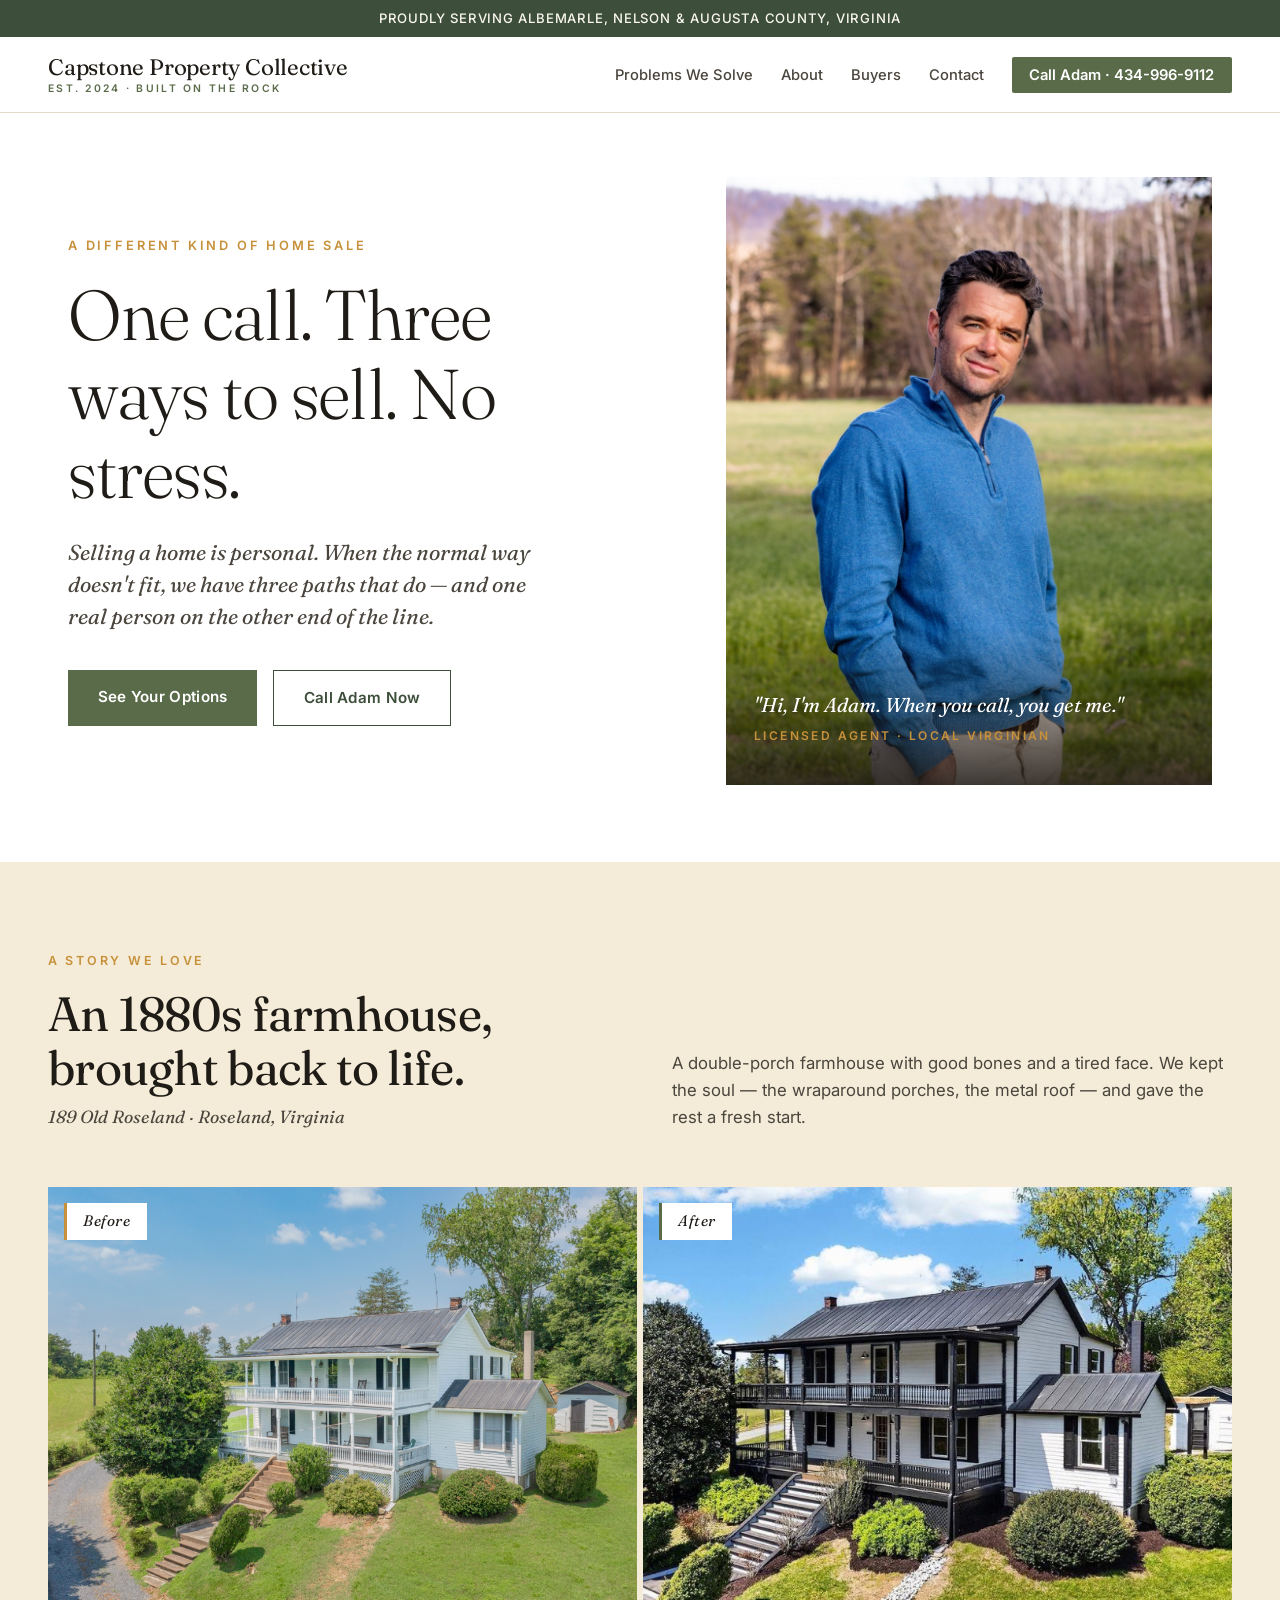
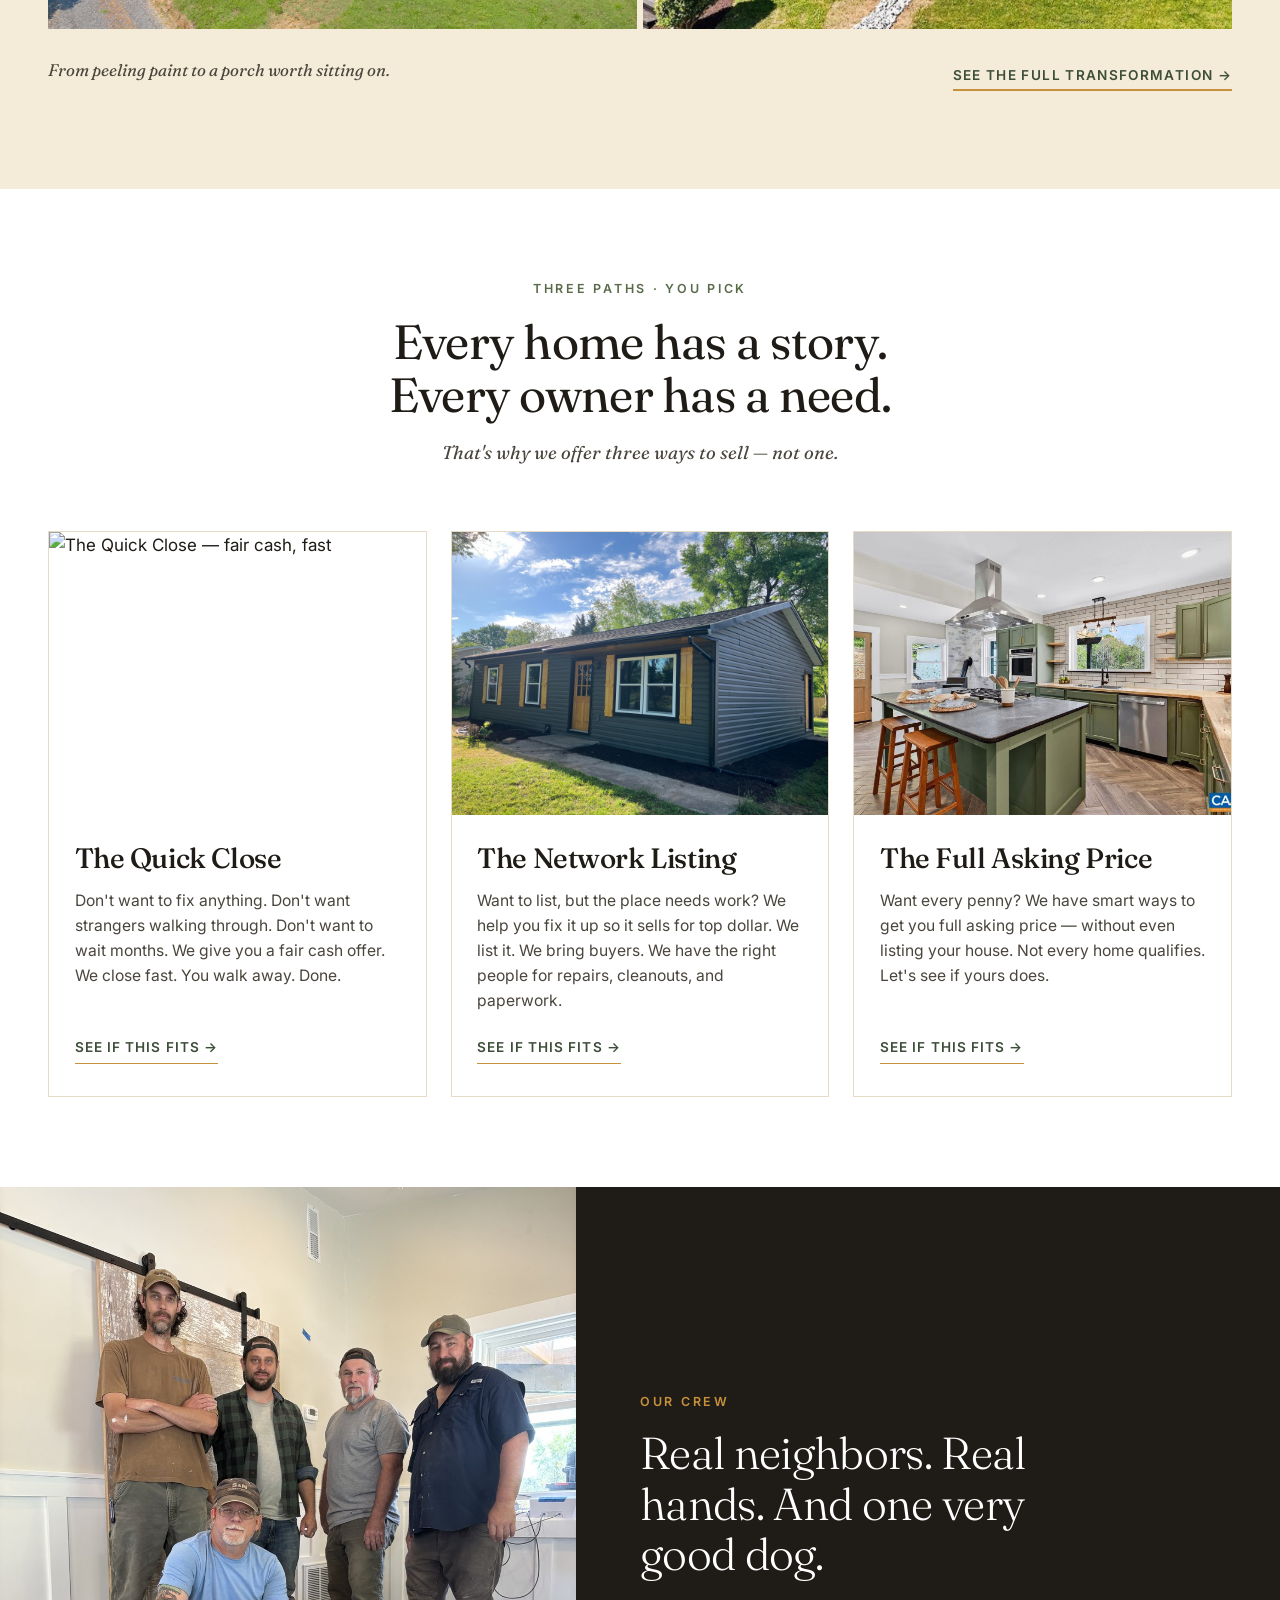
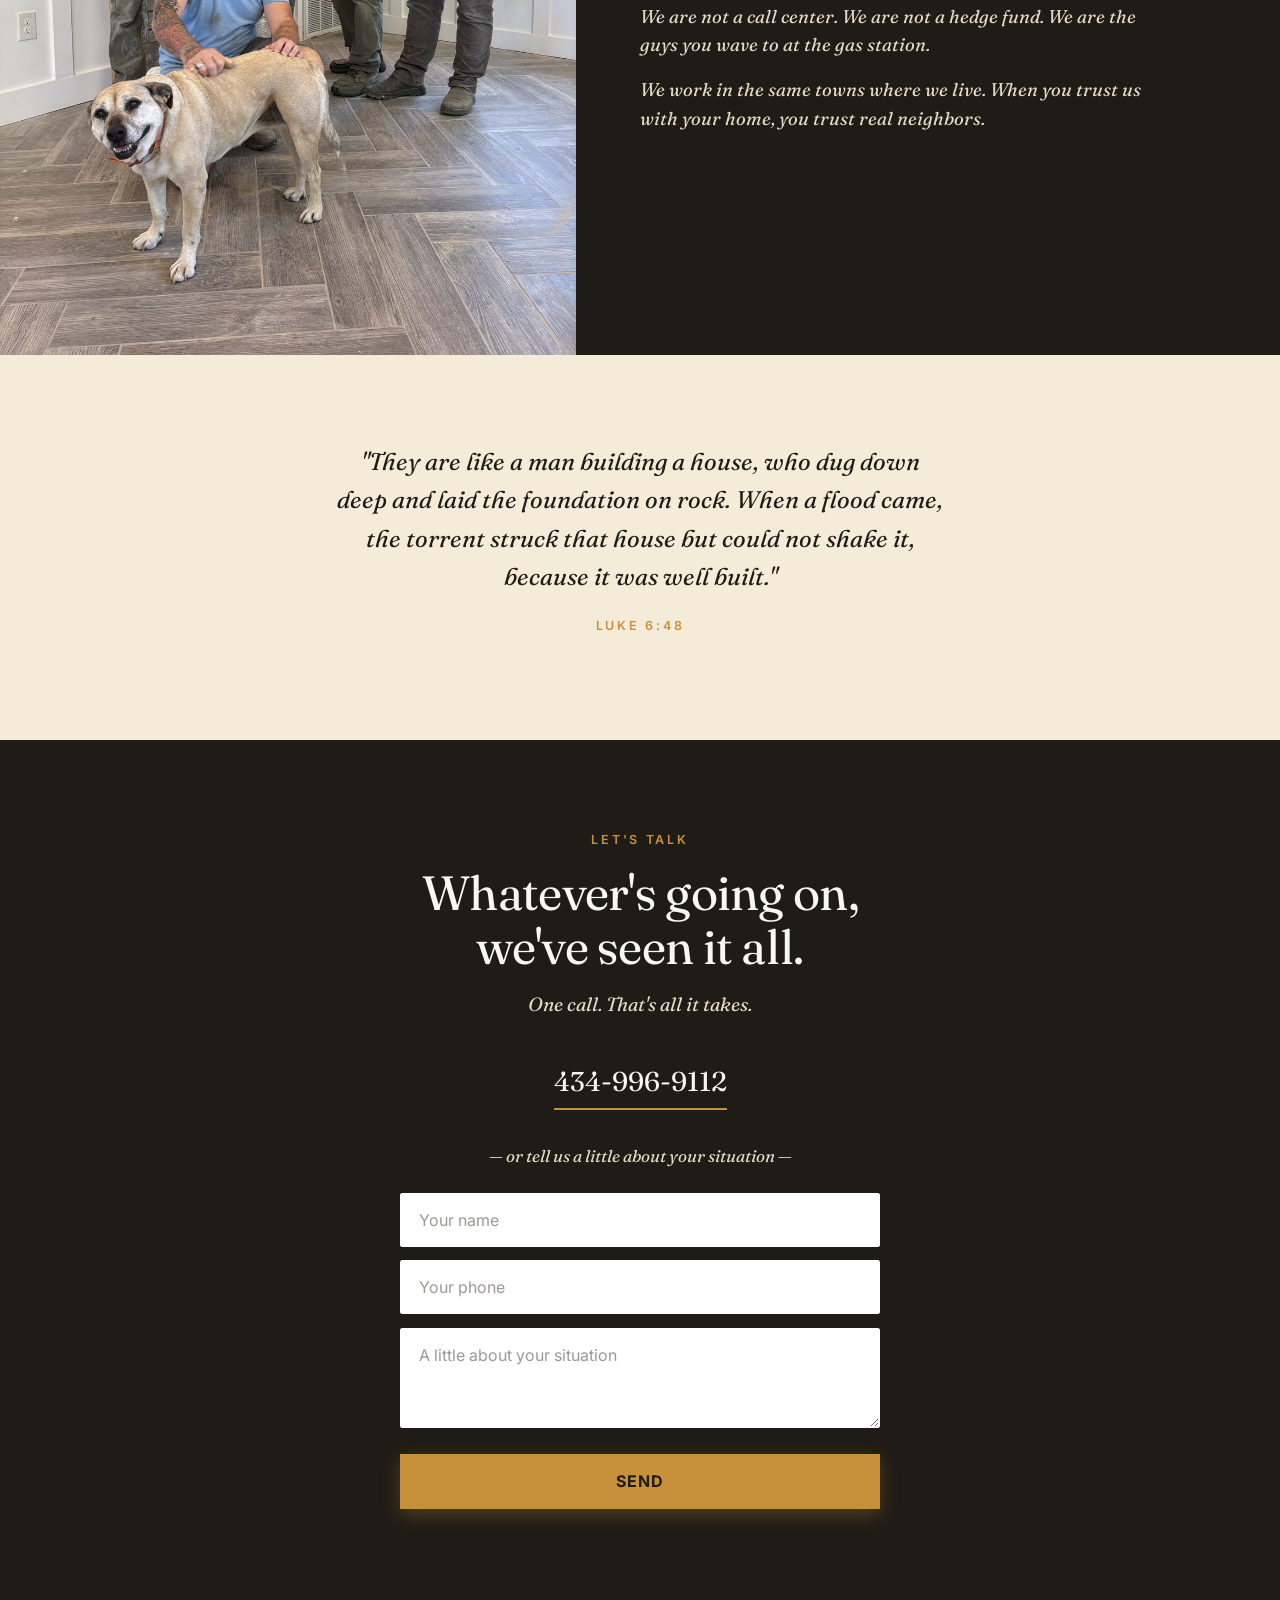
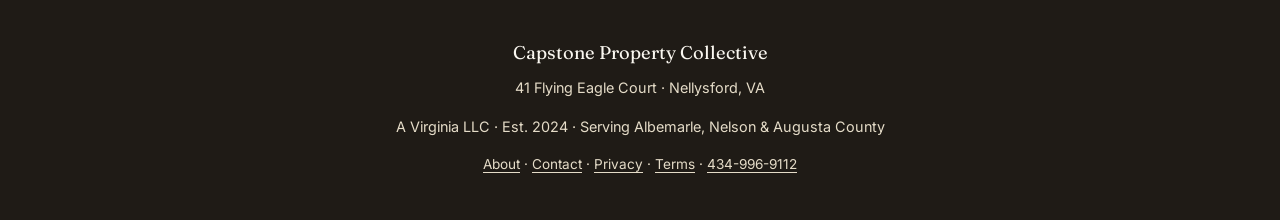
==== commit 499bf43e: "Problems + Buyers + Home: real photos, wholesale framing Problems page: 3-up photo grid (Hoarder hou" ====
--- a/index.html
+++ b/index.html
@@ -91,7 +91,7 @@
     <div class="paths">
       <article class="path-card">
         <div class="path-card-image">
-          <img src="images/roseland-after.jpg" alt="A finished Capstone home" />
+          <img src="images/IMG_2448.jpeg" alt="The Quick Close — fair cash, fast" />
         </div>
         <div class="path-card-body">
           <h3>The Quick Close</h3>
@@ -102,7 +102,7 @@
 
       <article class="path-card">
         <div class="path-card-image">
-          <img src="images/oldroseland-front-after.jpg" alt="An Old Roseland-style listing" />
+          <img src="images/roseland-after.jpg" alt="A network-listed home" />
         </div>
         <div class="path-card-body">
           <h3>The Network Listing</h3>
--- a/styles.css
+++ b/styles.css
@@ -726,3 +726,138 @@
 }
 .footer a { color: var(--stone); }
 .footer a:hover { color: var(--ochre); }
+
+/* Tight section override — half the default vertical padding */
+.section.section-tight { padding-top: clamp(1.5rem, 3vw, 2.5rem); padding-bottom: clamp(1.5rem, 3vw, 2.5rem); }
+
+/* ===== Problem photo grid (Problems page) ===== */
+.problem-grid {
+  display: grid;
+  grid-template-columns: repeat(3, 1fr);
+  gap: 1.25rem;
+  max-width: var(--container);
+  margin: 0 auto;
+}
+.problem-card {
+  position: relative;
+  overflow: hidden;
+  background: var(--charcoal);
+}
+.problem-card img {
+  width: 100%;
+  aspect-ratio: 4/3;
+  object-fit: cover;
+  display: block;
+  transition: transform 0.6s ease;
+}
+.problem-card:hover img { transform: scale(1.04); }
+.problem-card figcaption {
+  position: absolute;
+  left: 1rem;
+  bottom: 1rem;
+  background: var(--white);
+  color: var(--charcoal);
+  padding: 0.45rem 1.1rem;
+  font-family: var(--serif);
+  font-style: italic;
+  font-size: 1.05rem;
+  border-left: 3px solid var(--ochre);
+}
+.problem-grid-note {
+  text-align: center;
+  font-family: var(--serif);
+  font-style: italic;
+  color: var(--charcoal-soft);
+  font-size: 1.05rem;
+  margin-top: 2rem;
+}
+@media (max-width: 800px) {
+  .problem-grid { grid-template-columns: 1fr; max-width: 480px; }
+}
+
+/* ===== Quote band — image + pull-quote split (Problems page) ===== */
+.quote-band {
+  display: grid;
+  grid-template-columns: 0.9fr 1.1fr;
+  background: var(--paper);
+  border-top: 1px solid var(--stone);
+  border-bottom: 1px solid var(--stone);
+}
+.quote-band-photo { overflow: hidden; }
+.quote-band-photo img {
+  width: 100%;
+  height: 100%;
+  object-fit: cover;
+  display: block;
+  min-height: 360px;
+}
+.quote-band-text {
+  padding: clamp(2.5rem, 5vw, 4.5rem);
+  display: flex;
+  flex-direction: column;
+  justify-content: center;
+}
+.quote-band-text .section-eyebrow { color: var(--ochre); }
+.quote-band-text blockquote {
+  font-family: var(--serif);
+  font-size: clamp(1.4rem, 2.4vw, 1.9rem);
+  line-height: 1.35;
+  color: var(--charcoal);
+  margin: 0.5rem 0 1.25rem;
+  font-weight: 400;
+}
+.quote-attrib {
+  font-family: var(--serif);
+  font-style: italic;
+  color: var(--charcoal-soft);
+  margin-bottom: 2rem;
+}
+.quote-band-text .btn { align-self: flex-start; }
+@media (max-width: 800px) {
+  .quote-band { grid-template-columns: 1fr; }
+  .quote-band-photo img { min-height: 280px; max-height: 380px; }
+}
+
+/* ===== Buyers feature — image + text split (Buyers page) ===== */
+.buyers-feature {
+  background: var(--charcoal);
+  color: var(--paper);
+  margin: clamp(2rem, 4vw, 3.5rem) 0;
+}
+.buyers-feature-inner {
+  display: grid;
+  grid-template-columns: 0.6fr 1.4fr;
+  max-width: var(--container);
+  margin: 0 auto;
+  padding: 0 var(--gutter);
+  align-items: stretch;
+}
+.buyers-feature-photo { overflow: hidden; }
+.buyers-feature-photo img {
+  width: 100%;
+  height: 100%;
+  object-fit: cover;
+  object-position: center center;
+  display: block;
+}
+.buyers-feature-text {
+  padding: clamp(1.75rem, 3.5vw, 3rem);
+  display: flex;
+  flex-direction: column;
+  justify-content: center;
+}
+.buyers-feature-text .section-eyebrow { color: var(--ochre); }
+.buyers-feature-text h2 { color: var(--paper); margin-bottom: 1.25rem; }
+.buyers-feature-text p { color: var(--stone); font-size: 1.08rem; line-height: 1.7; }
+.buyers-feature-attrib {
+  font-family: var(--serif);
+  font-style: italic;
+  color: var(--ochre) !important;
+  margin-top: 1.5rem;
+  font-size: 1.05rem !important;
+}
+@media (max-width: 800px) {
+  .buyers-feature { margin: 1.5rem 0; }
+  .buyers-feature-inner { grid-template-columns: 1fr; padding: 0; }
+  .buyers-feature-photo img { max-height: 280px; }
+}
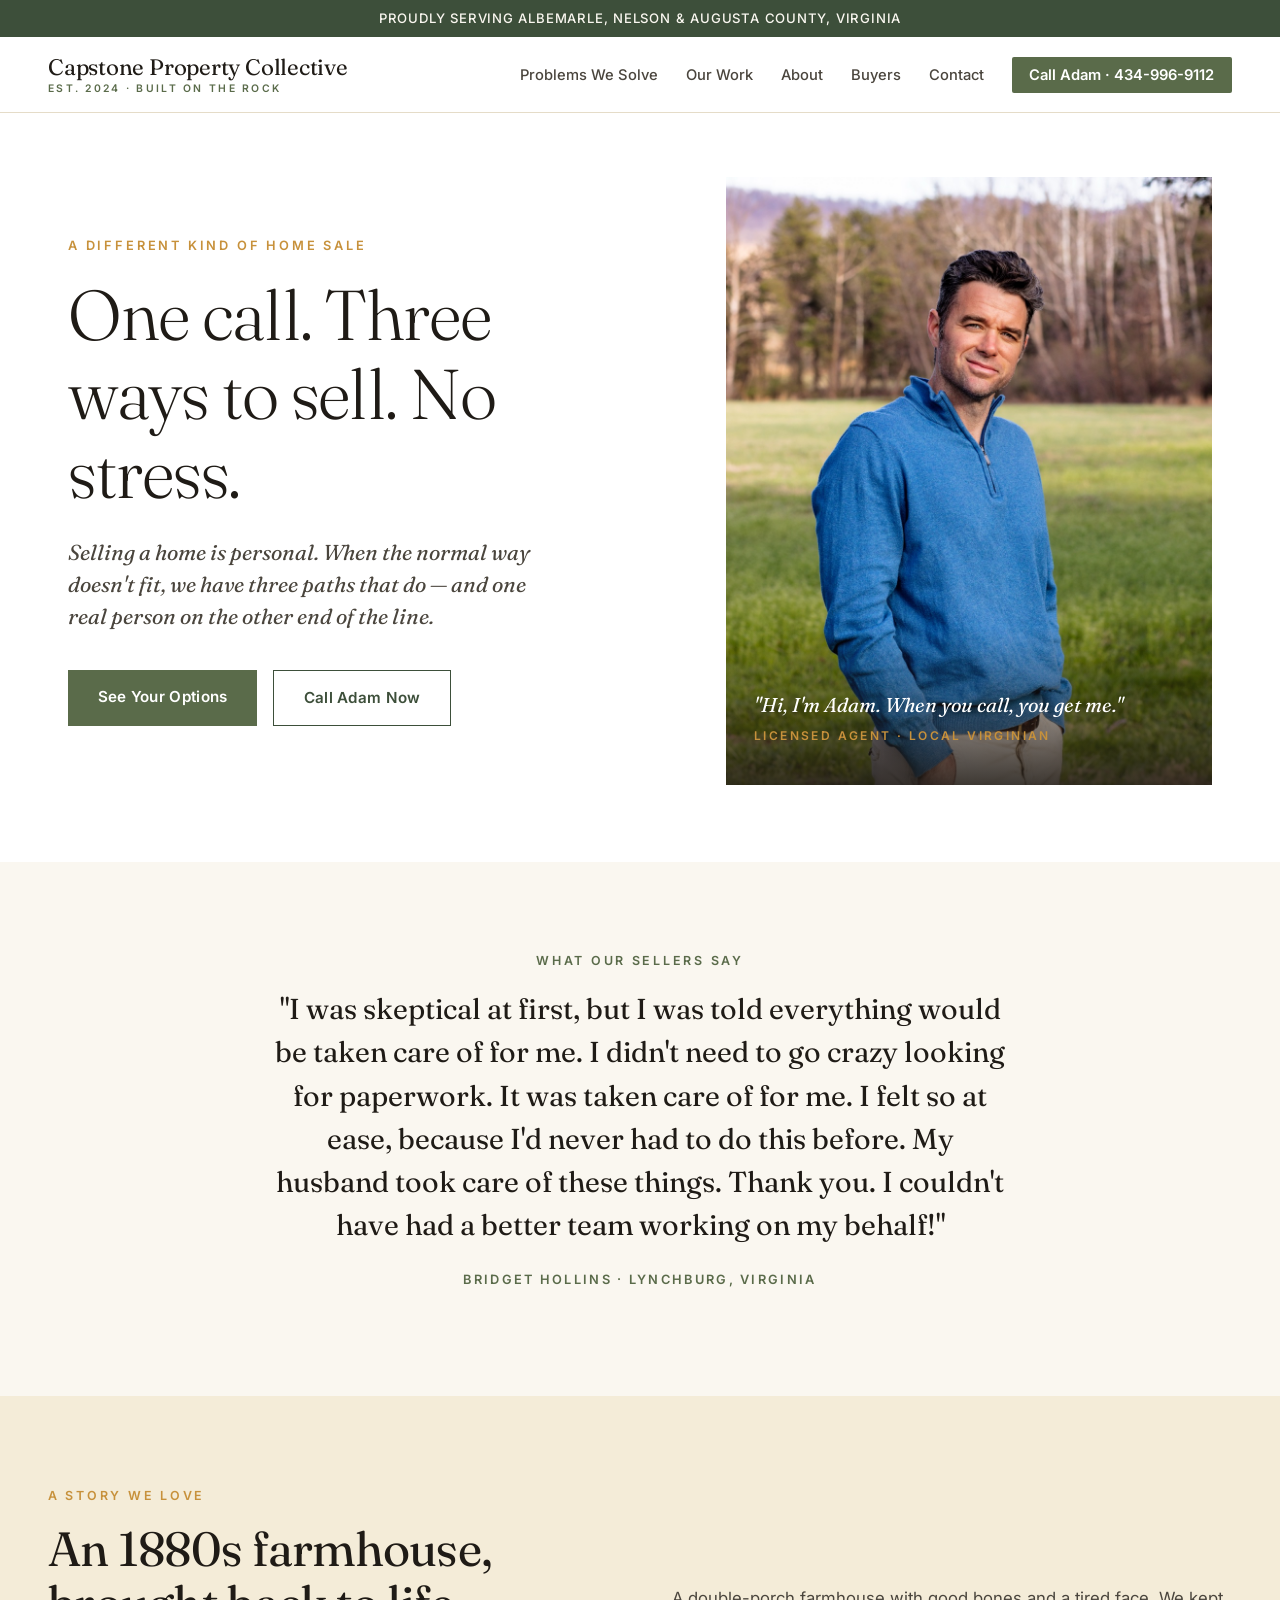
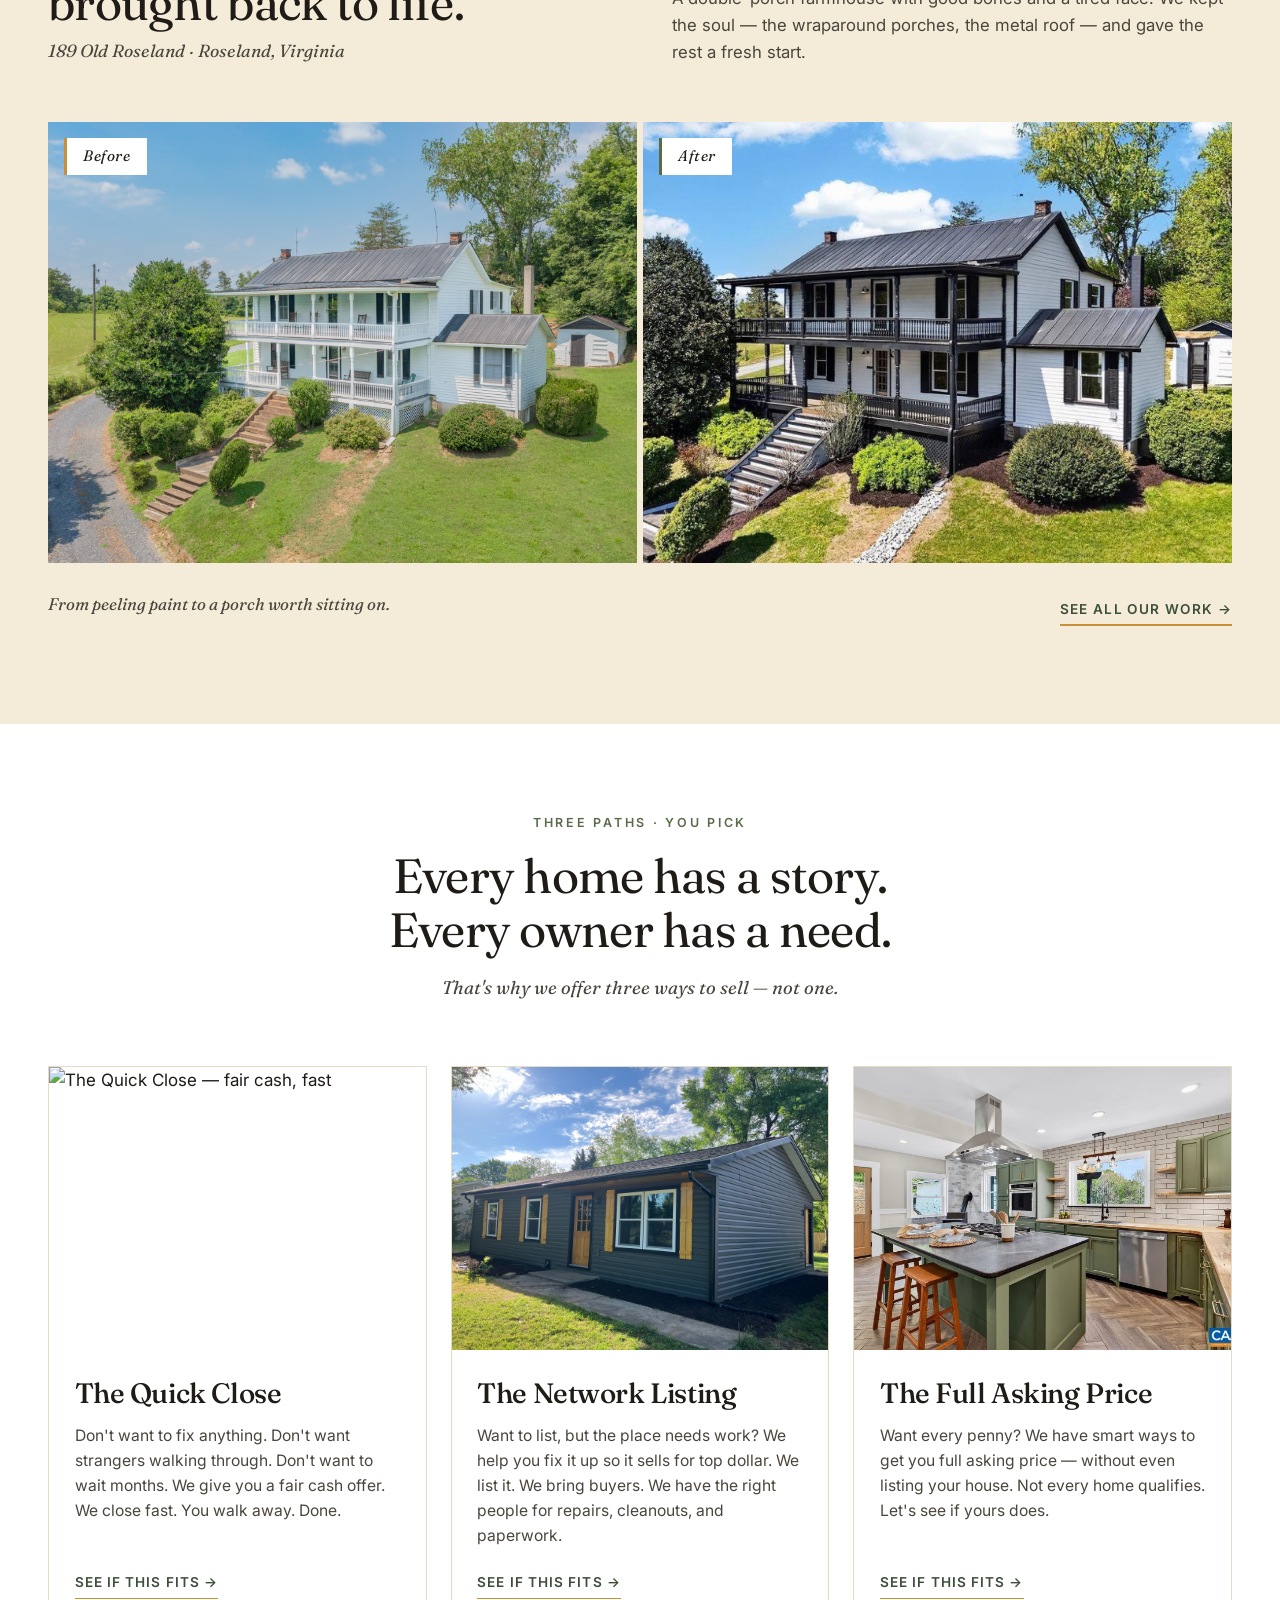
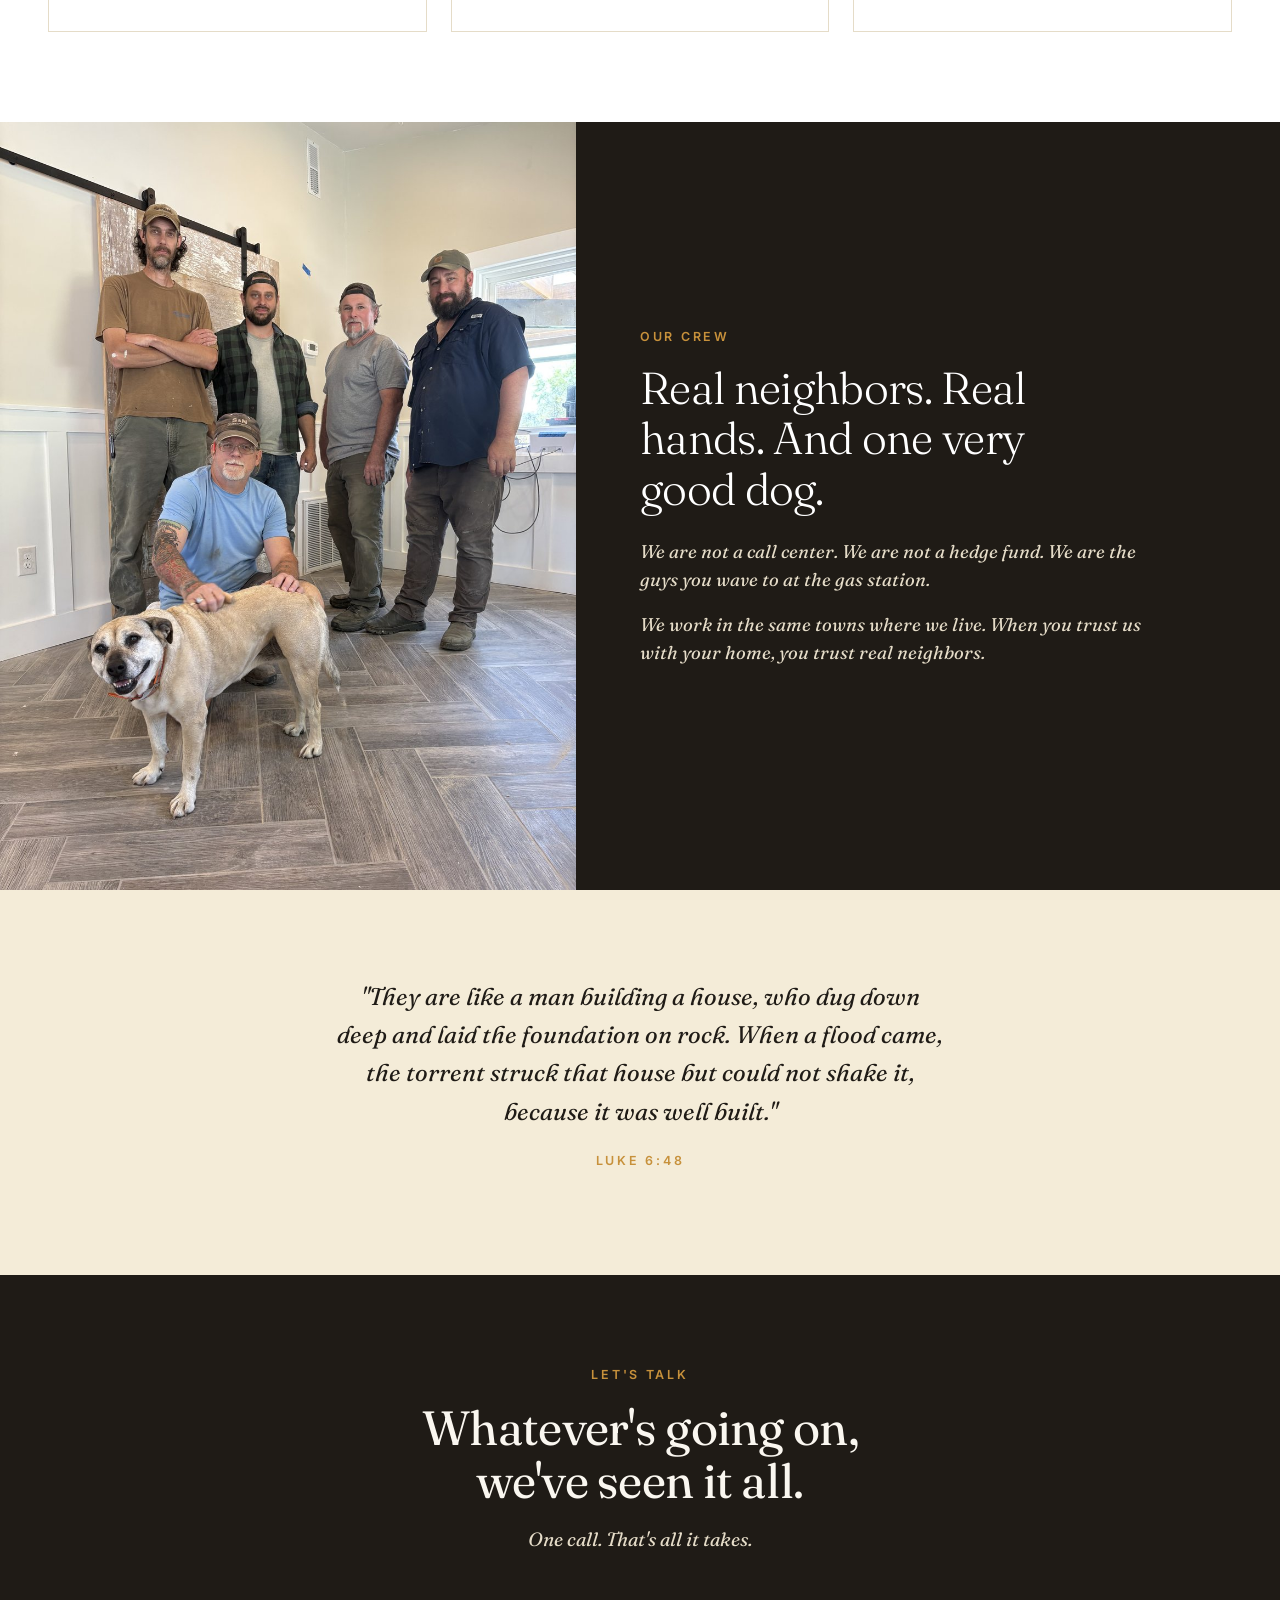
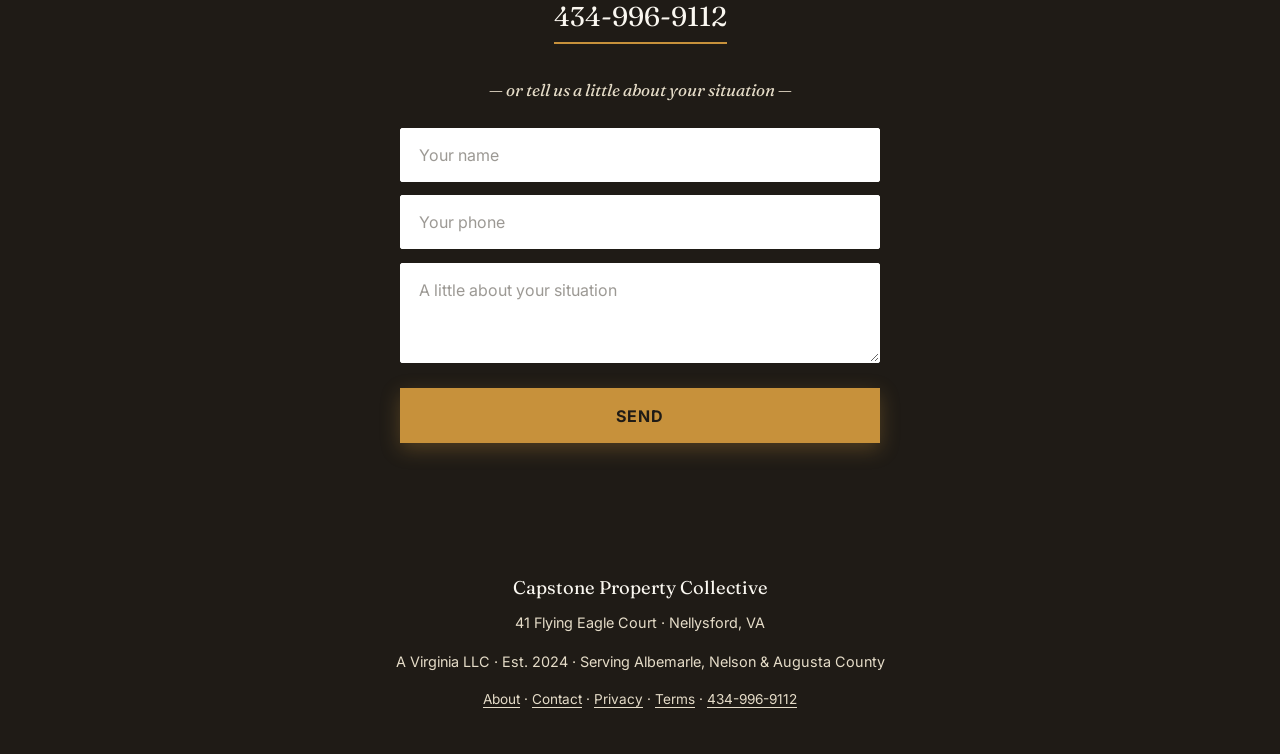
==== commit 921ff1a0: "Add Our Work portfolio page (Roseland + Vermira before/afters), homepage testimonial, Our Work nav -" ====
--- a/index.html
+++ b/index.html
@@ -19,6 +19,7 @@
     </a>
     <ul class="nav-links">
       <li><a href="problems.html">Problems We Solve</a></li>
+      <li><a href="our-work.html">Our Work</a></li>
       <li><a href="about.html">About</a></li>
       <li><a href="buyers.html">Buyers</a></li>
       <li><a href="contact.html">Contact</a></li>
@@ -46,6 +47,14 @@
     </div>
   </div>
 </header>
+
+<section class="section home-testimonial">
+  <div class="home-testimonial-inner">
+    <div class="section-eyebrow">What our sellers say</div>
+    <blockquote>"I was skeptical at first, but I was told everything would be taken care of for me. I didn't need to go crazy looking for paperwork. It was taken care of for me. I felt so at ease, because I'd never had to do this before. My husband took care of these things. Thank you. I couldn't have had a better team working on my behalf!"</blockquote>
+    <p class="home-testimonial-attrib">Bridget Hollins · Lynchburg, Virginia</p>
+  </div>
+</section>
 
 <section class="section section-band" id="stories">
   <div class="roseland">
@@ -75,7 +84,7 @@
 
     <div class="roseland-foot">
       <p class="caption">From peeling paint to a porch worth sitting on.</p>
-      <a href="stories/old-roseland.html" class="more-link">See the full transformation →</a>
+      <a href="our-work.html" class="more-link">See all our work →</a>
     </div>
   </div>
 </section>
--- a/styles.css
+++ b/styles.css
@@ -195,6 +195,26 @@
   .hero-image-frame { aspect-ratio: 4/5; max-height: 560px; }
 }
 
+/* ===== Home testimonial ===== */
+.home-testimonial { background: var(--paper); text-align: center; }
+.home-testimonial-inner { max-width: 46rem; margin: 0 auto; }
+.home-testimonial blockquote {
+  font-family: var(--serif);
+  font-size: clamp(1.3rem, 2.4vw, 1.8rem);
+  line-height: 1.5;
+  color: var(--charcoal);
+  margin: 0.75rem 0 1.5rem;
+  font-weight: 400;
+}
+.home-testimonial-attrib {
+  font-family: var(--sans);
+  font-size: 0.8rem;
+  letter-spacing: 0.18em;
+  text-transform: uppercase;
+  color: var(--sage);
+  font-weight: 600;
+}
+
 /* ===== Buttons ===== */
 .btn {
   display: inline-block;
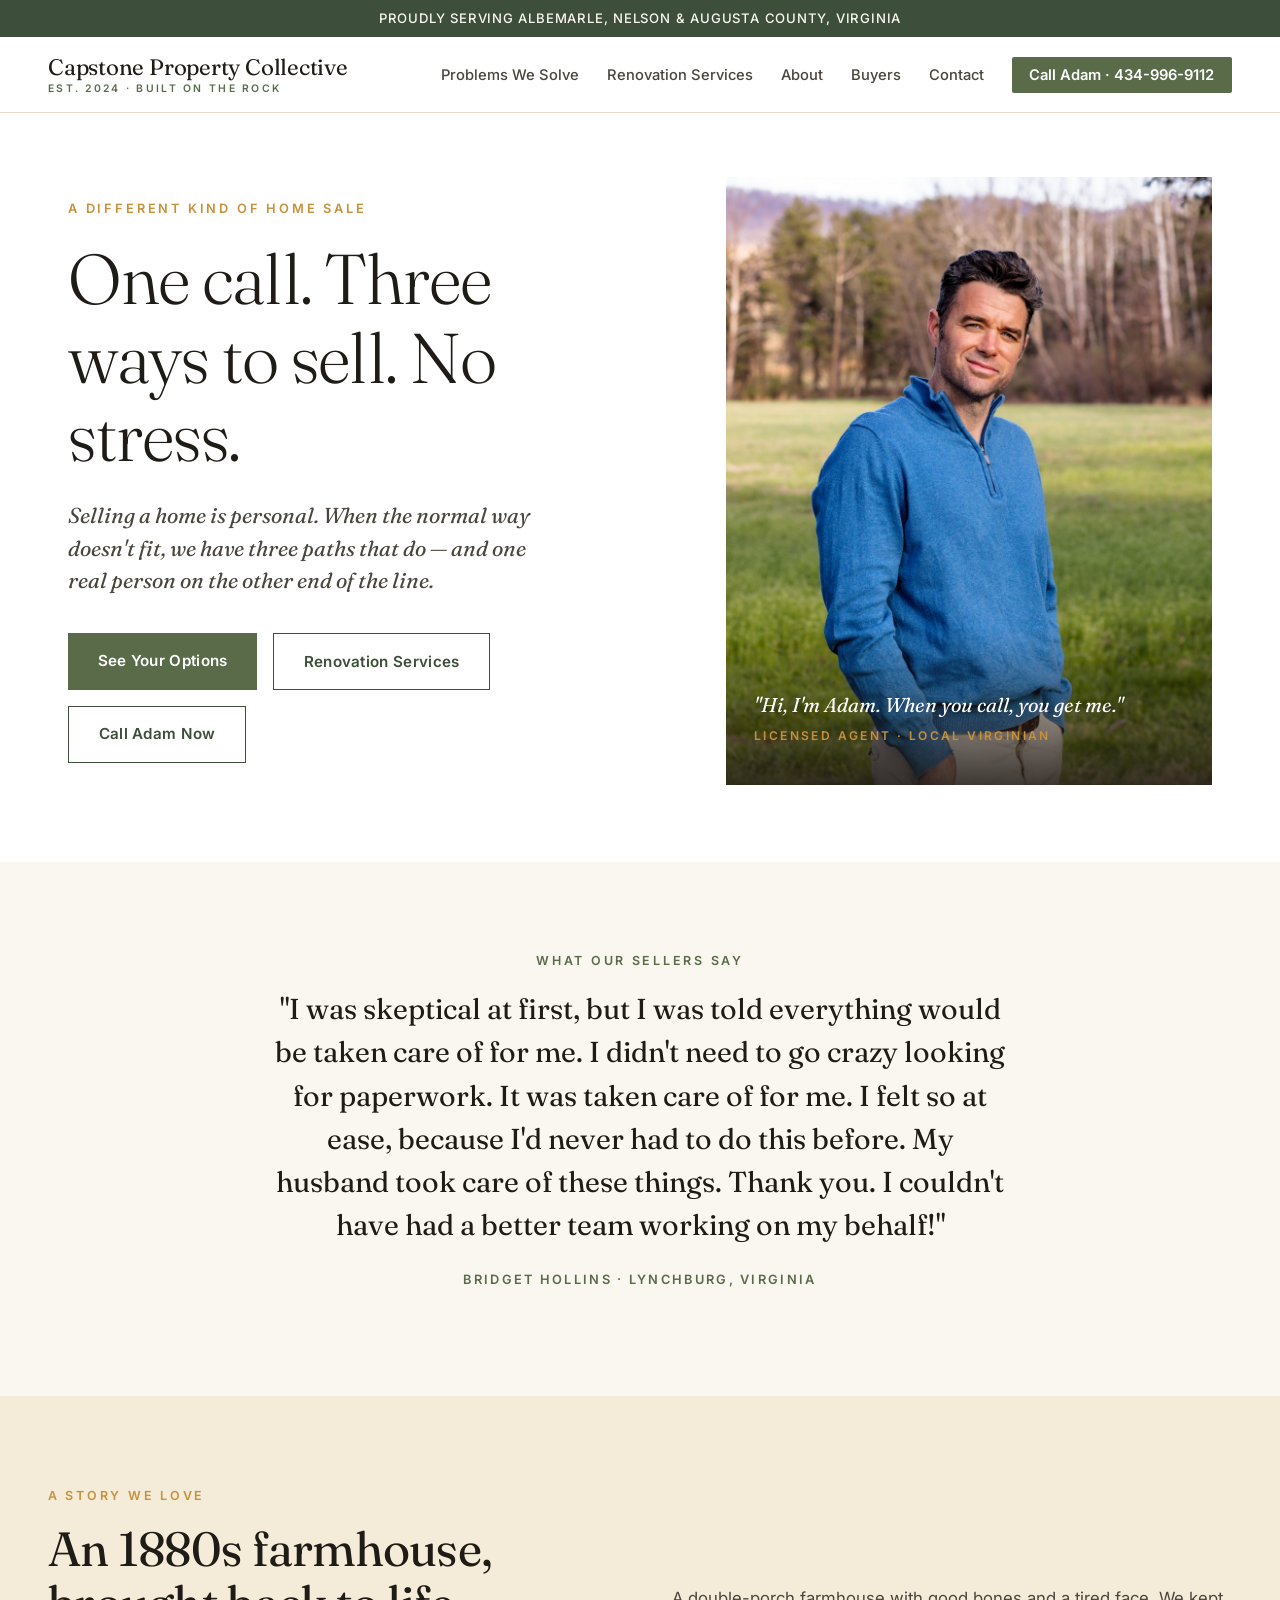
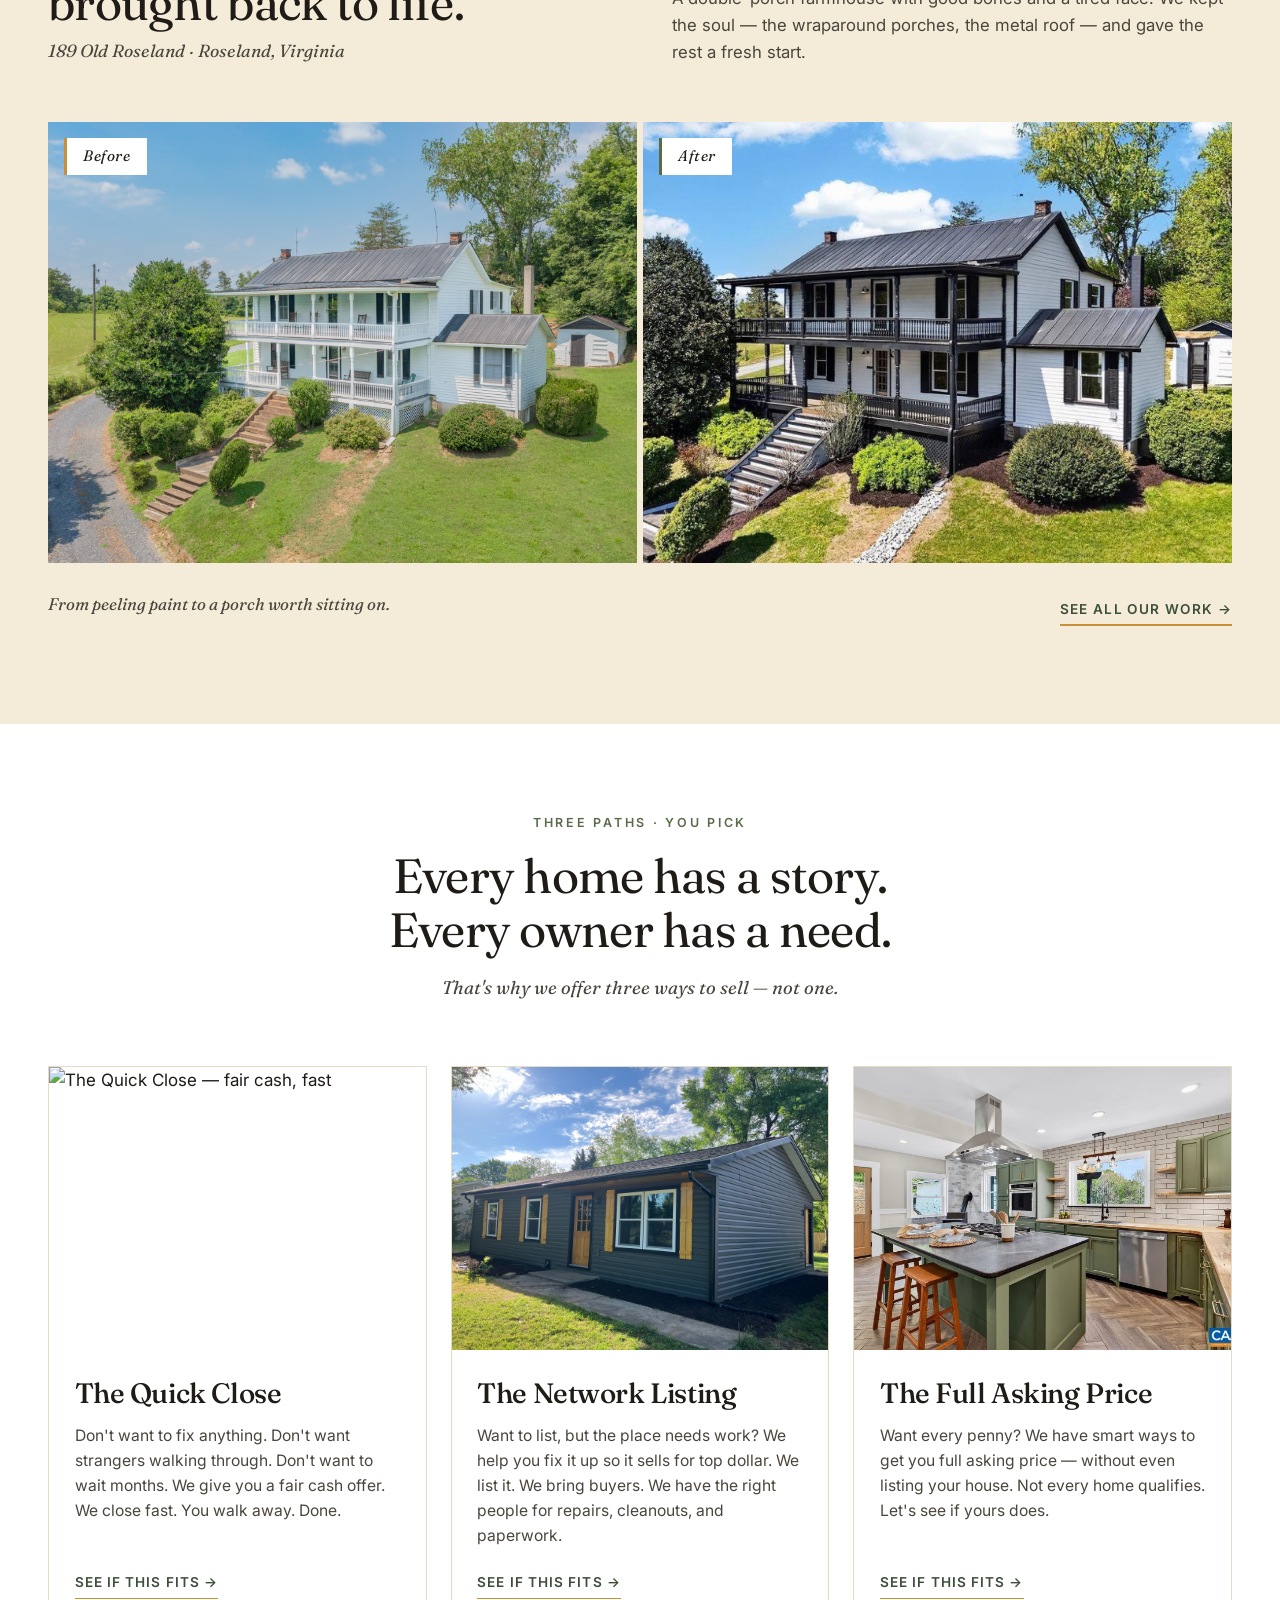
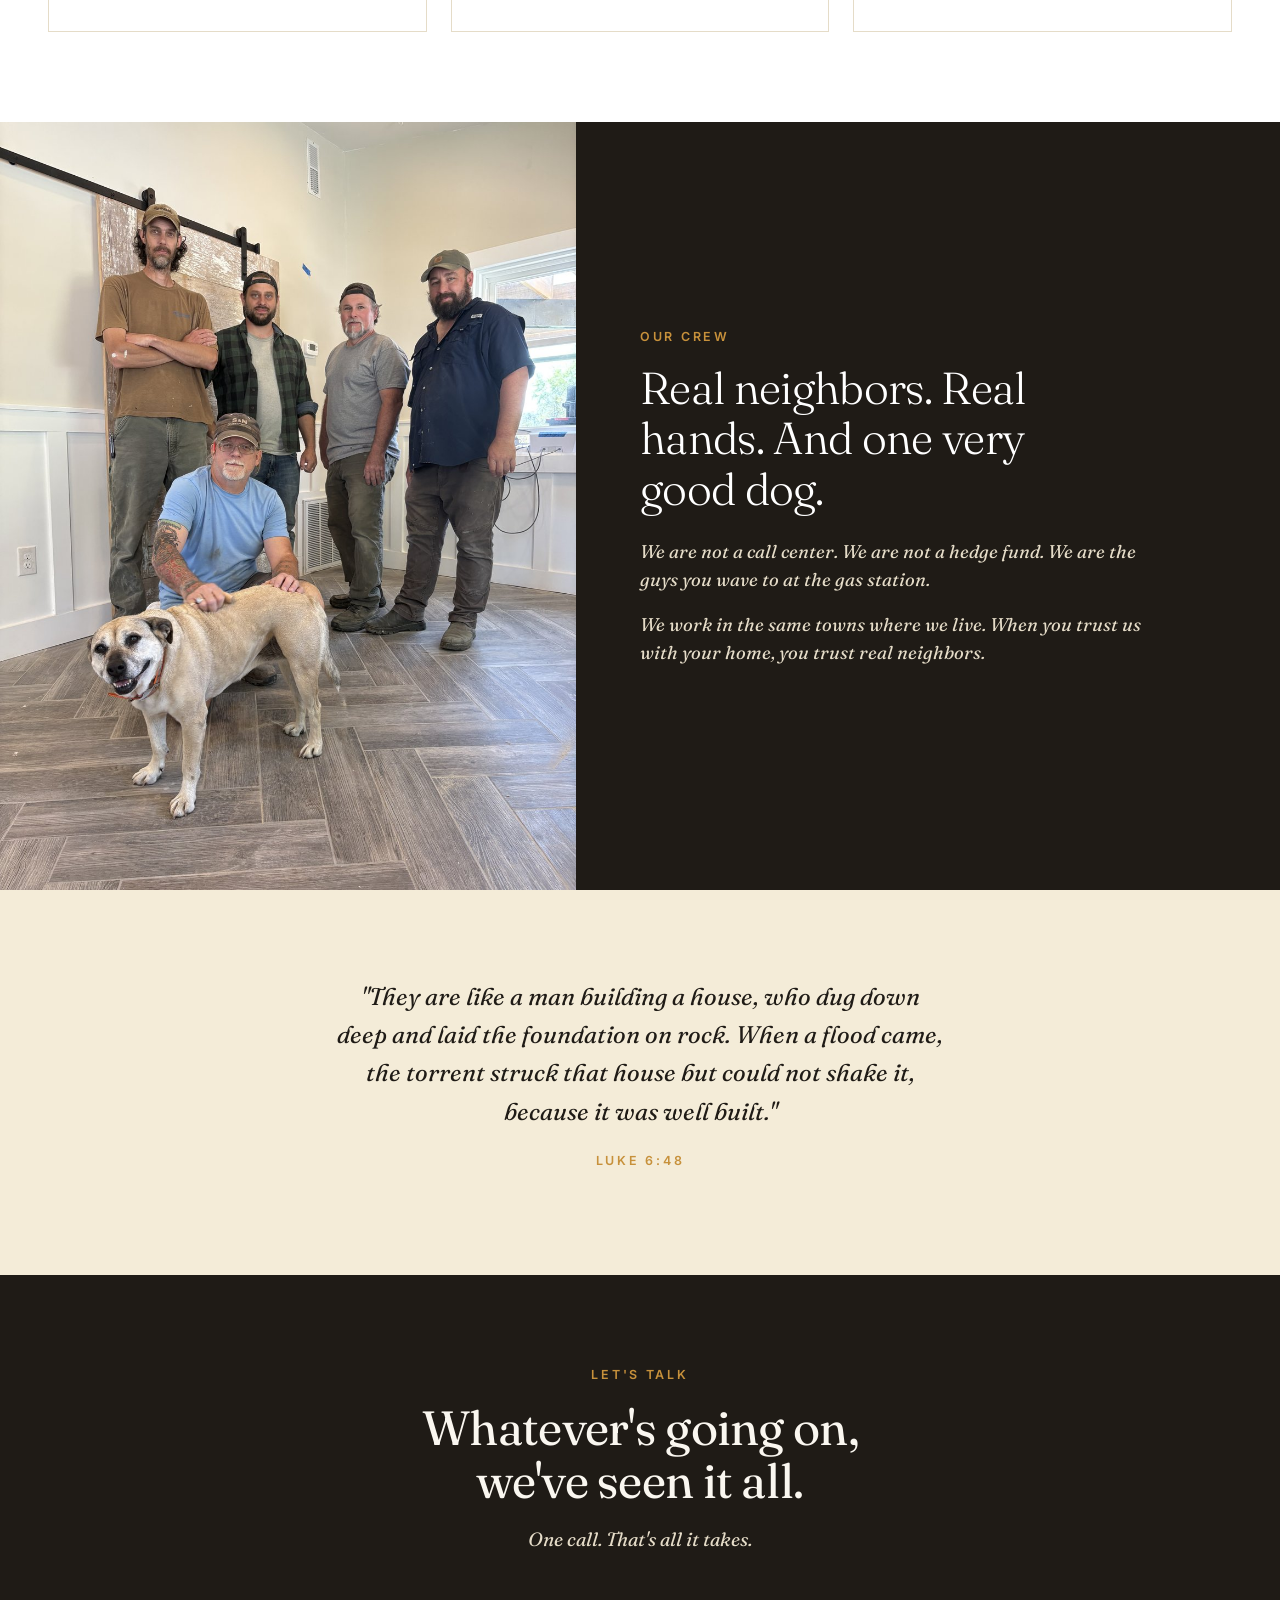
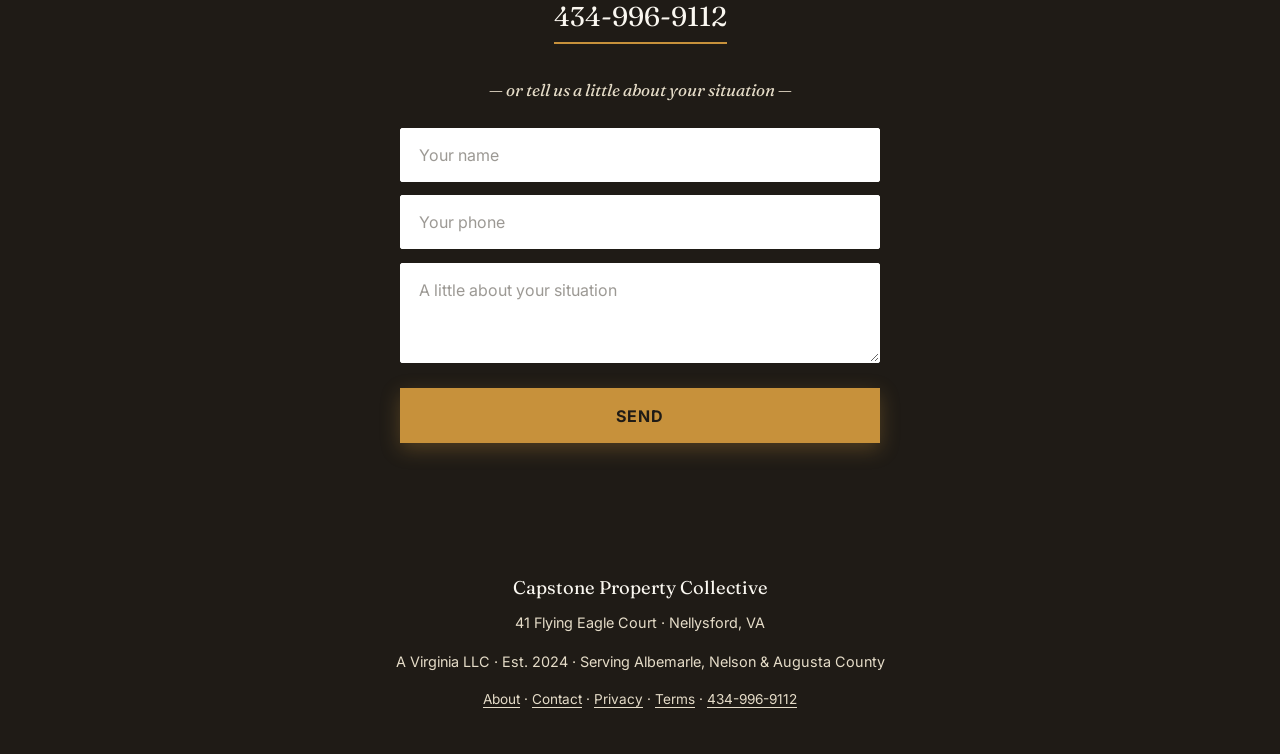
==== commit 22e3bc8e: "Renovation Services in the main nav; /build is the one renovation page - Nav on all 11 pages: "Our W" ====
--- a/index.html
+++ b/index.html
@@ -19,7 +19,7 @@
     </a>
     <ul class="nav-links">
       <li><a href="problems.html">Problems We Solve</a></li>
-      <li><a href="our-work.html">Our Work</a></li>
+      <li><a href="build.html">Renovation Services</a></li>
       <li><a href="about.html">About</a></li>
       <li><a href="buyers.html">Buyers</a></li>
       <li><a href="contact.html">Contact</a></li>
@@ -35,6 +35,7 @@
     <p class="hero-sub">Selling a home is personal. When the normal way doesn't fit, we have three paths that do — and one real person on the other end of the line.</p>
     <div class="hero-actions">
       <a href="#paths" class="btn btn-primary">See Your Options</a>
+      <a href="build.html" class="btn btn-secondary">Renovation Services</a>
       <a href="tel:4349969112" class="btn btn-secondary">Call Adam Now</a>
     </div>
   </div>
@@ -84,7 +85,7 @@
 
     <div class="roseland-foot">
       <p class="caption">From peeling paint to a porch worth sitting on.</p>
-      <a href="our-work.html" class="more-link">See all our work →</a>
+      <a href="build.html#our-work" class="more-link">See all our work →</a>
     </div>
   </div>
 </section>
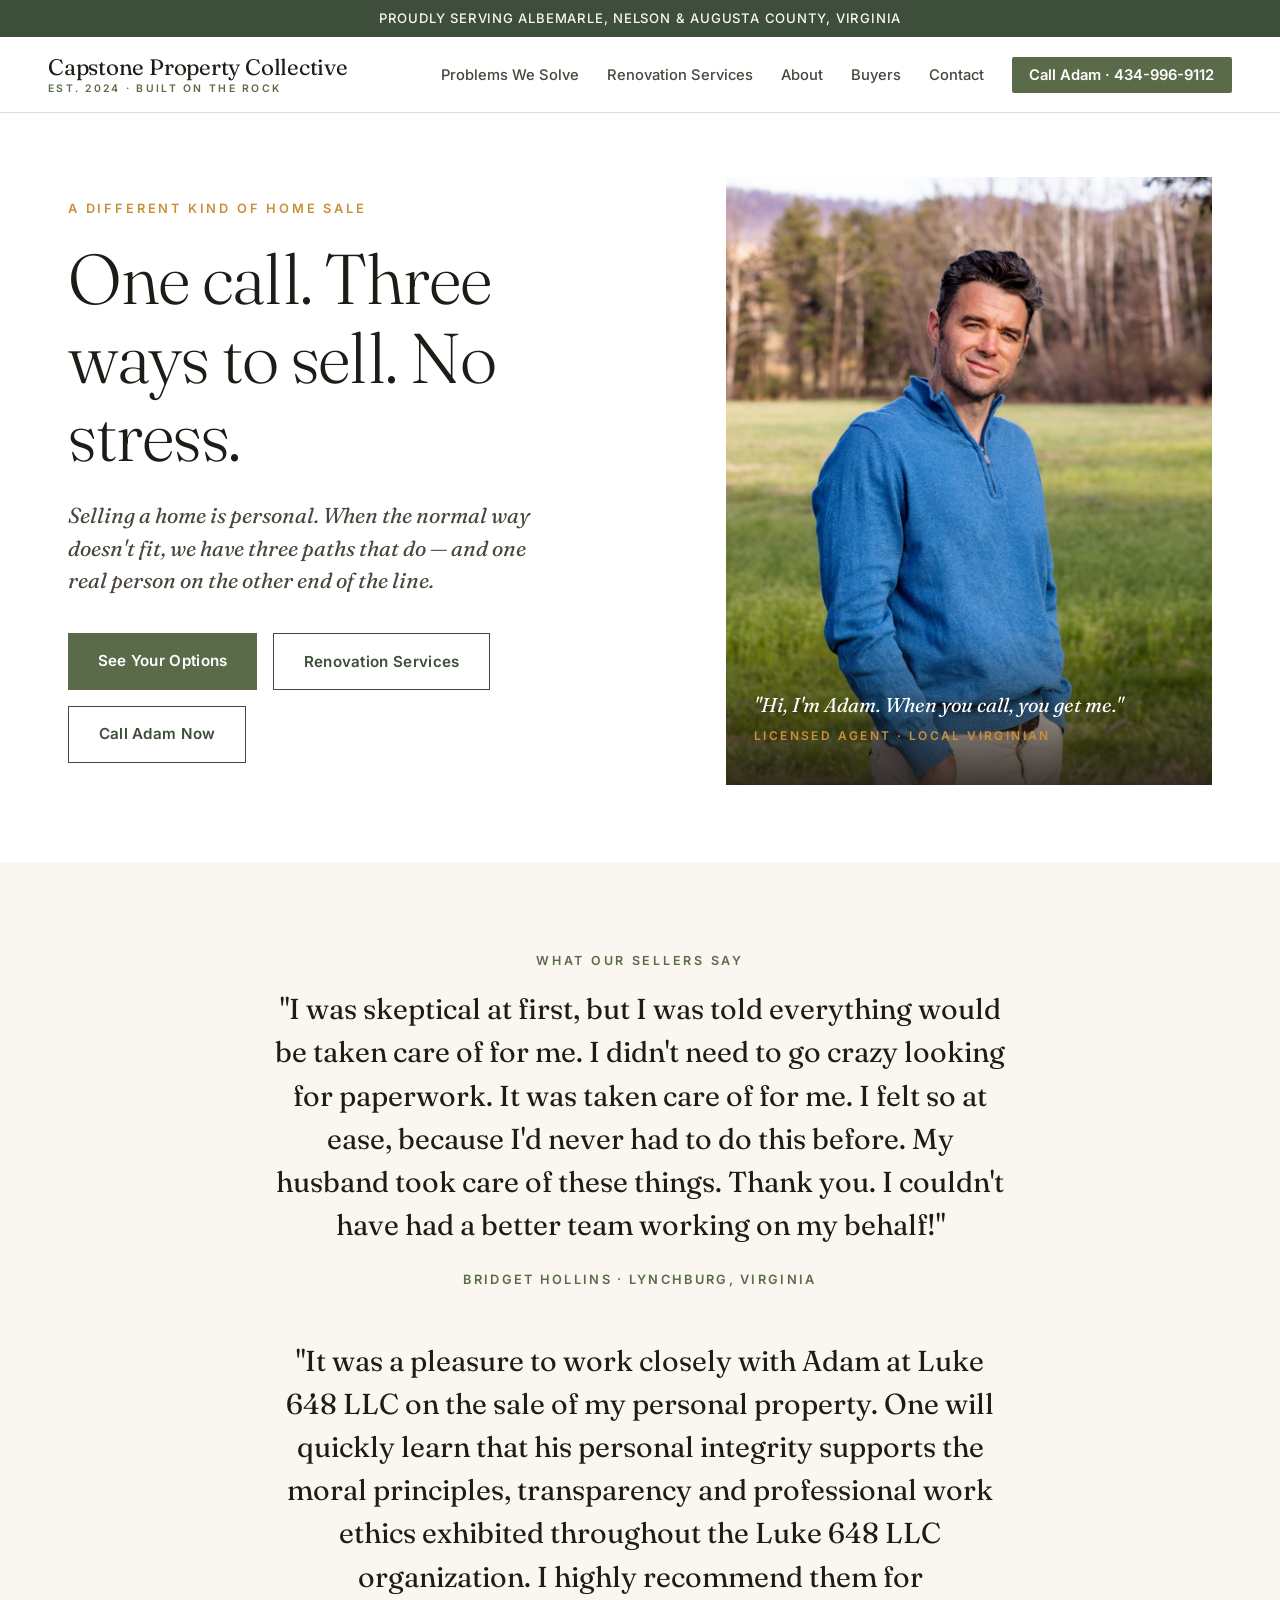
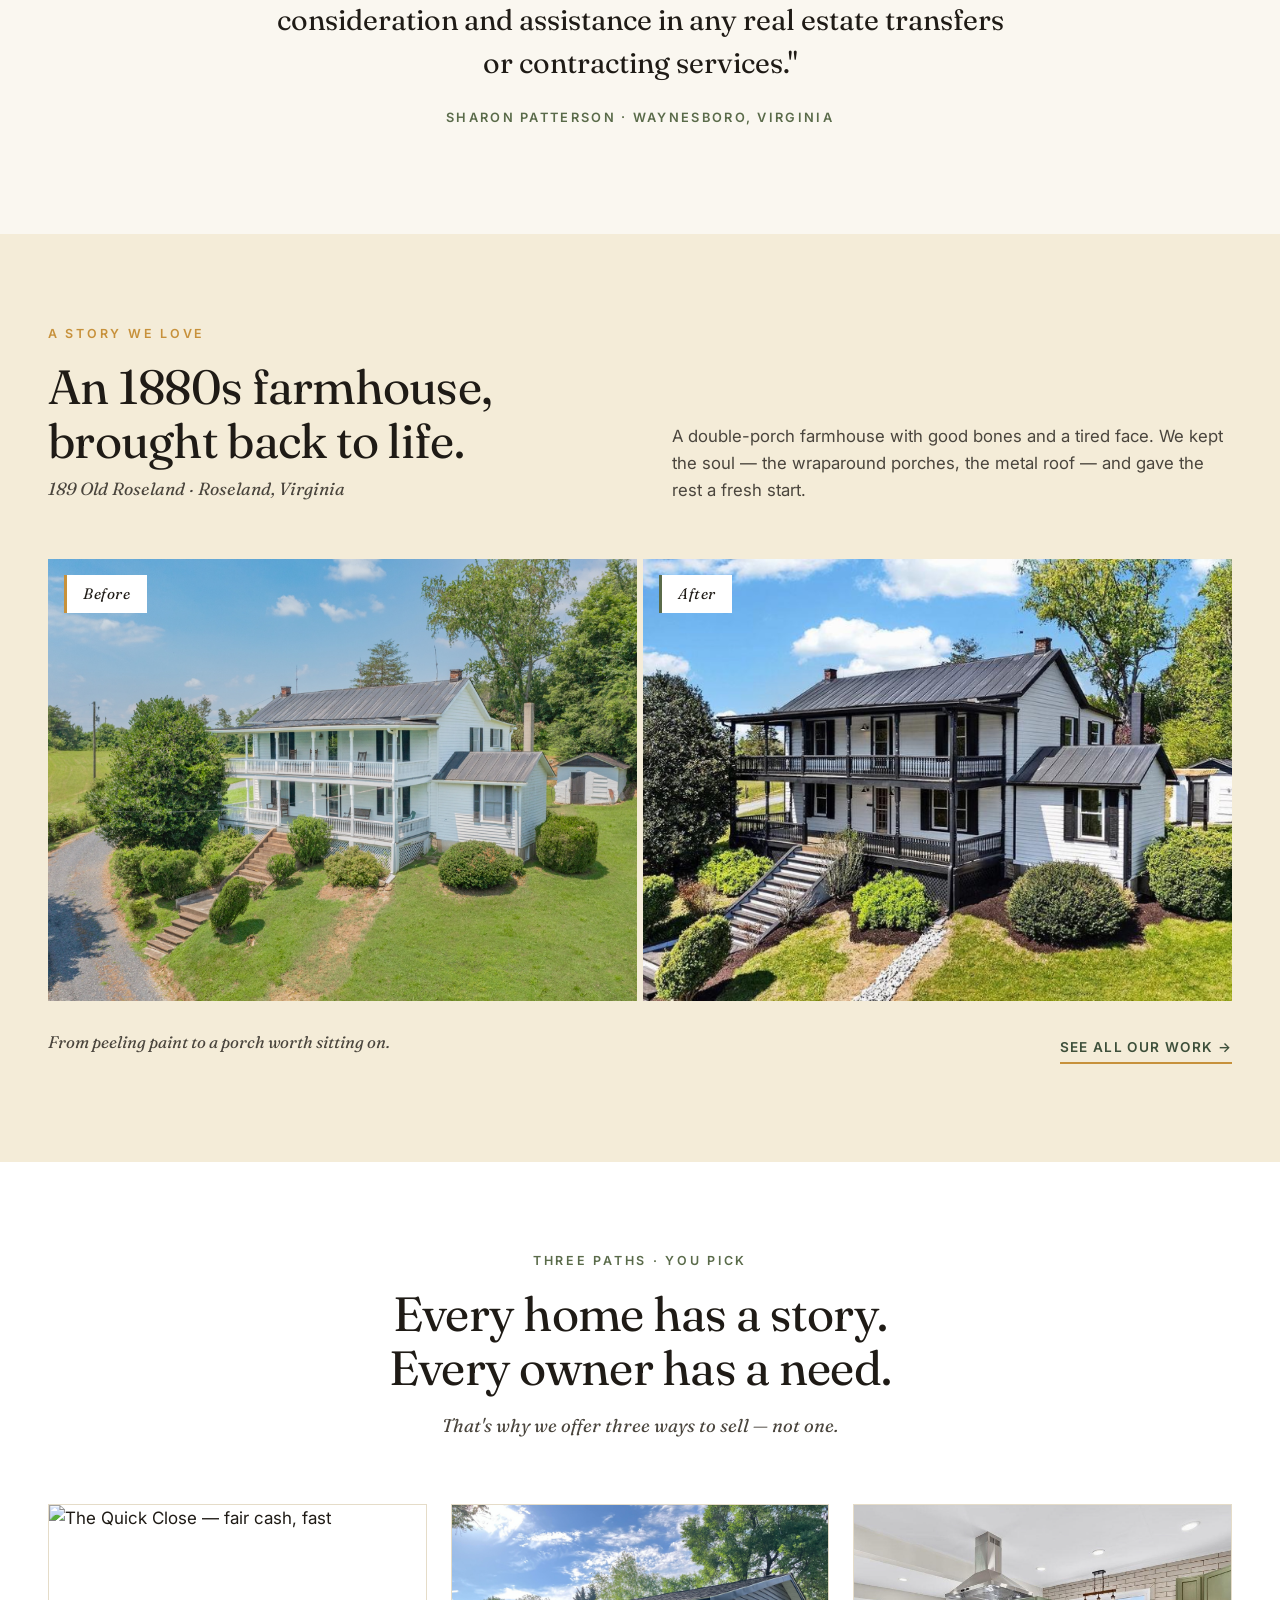
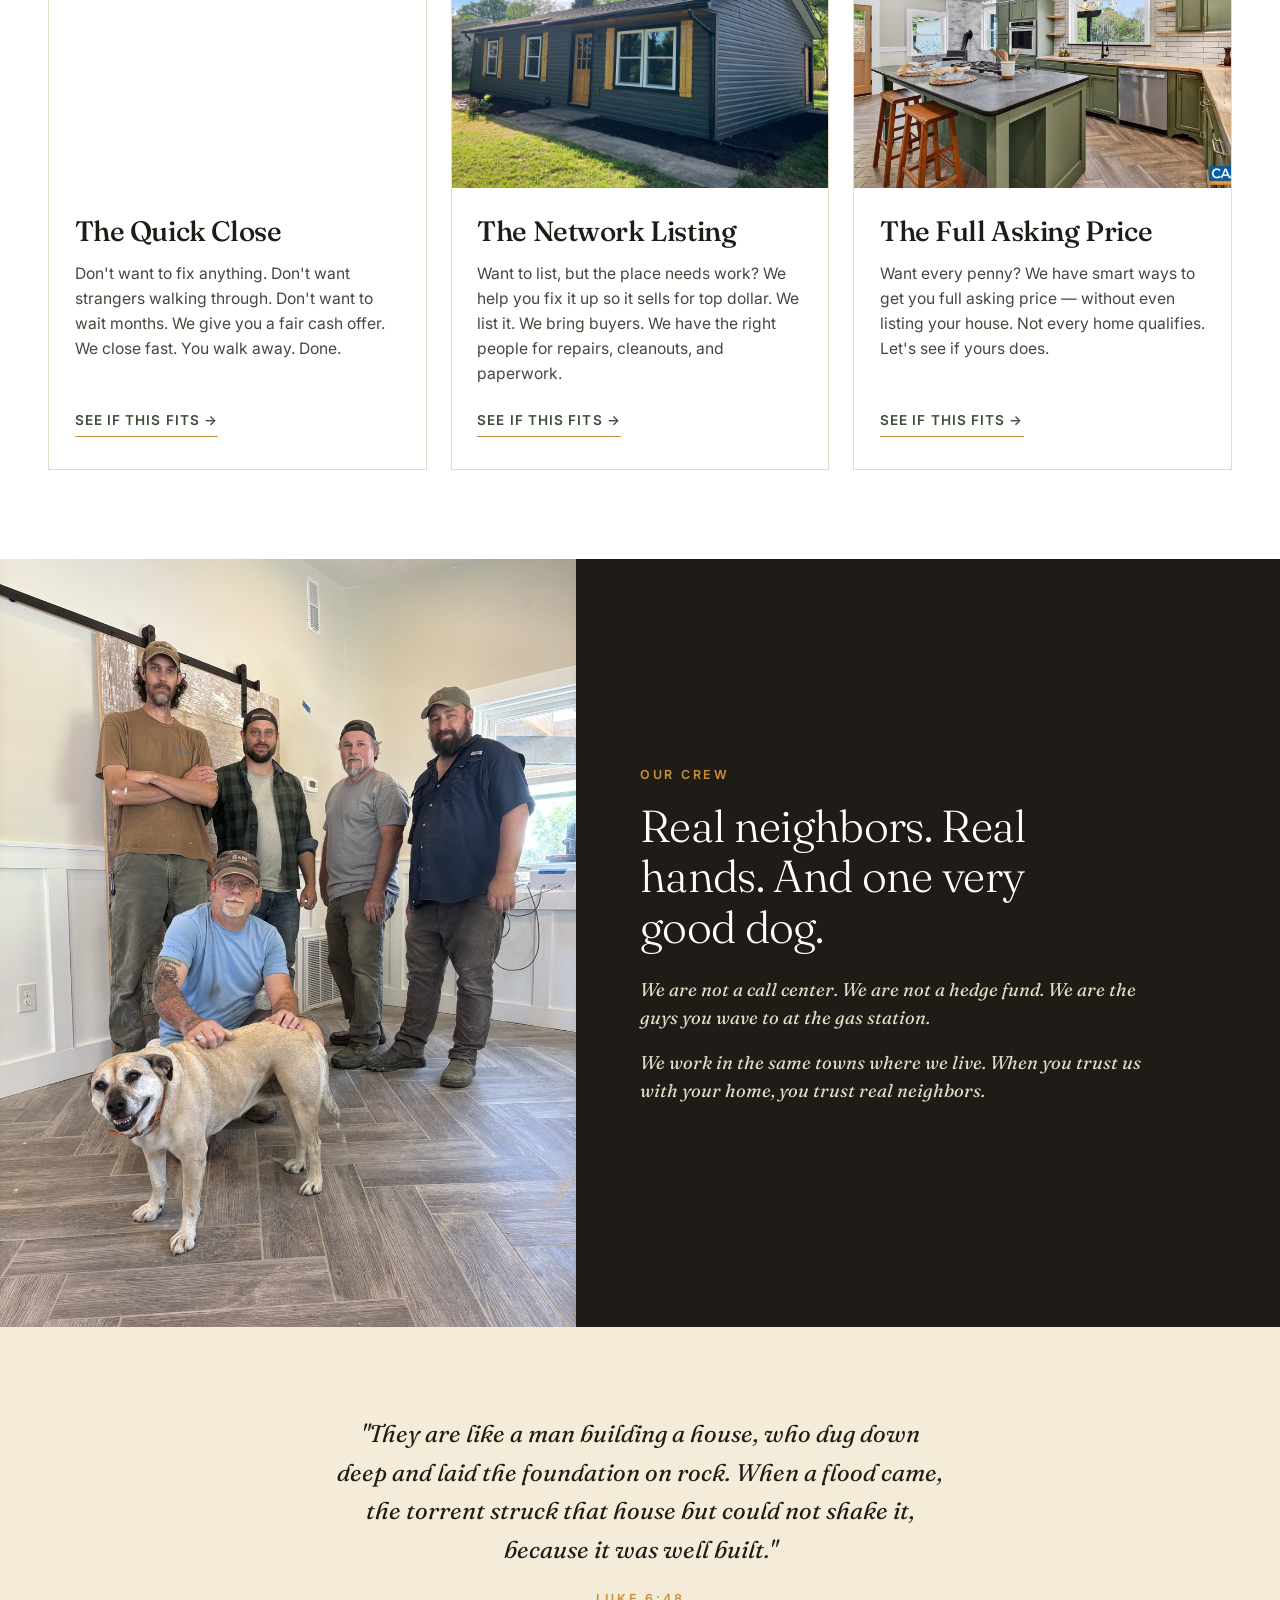
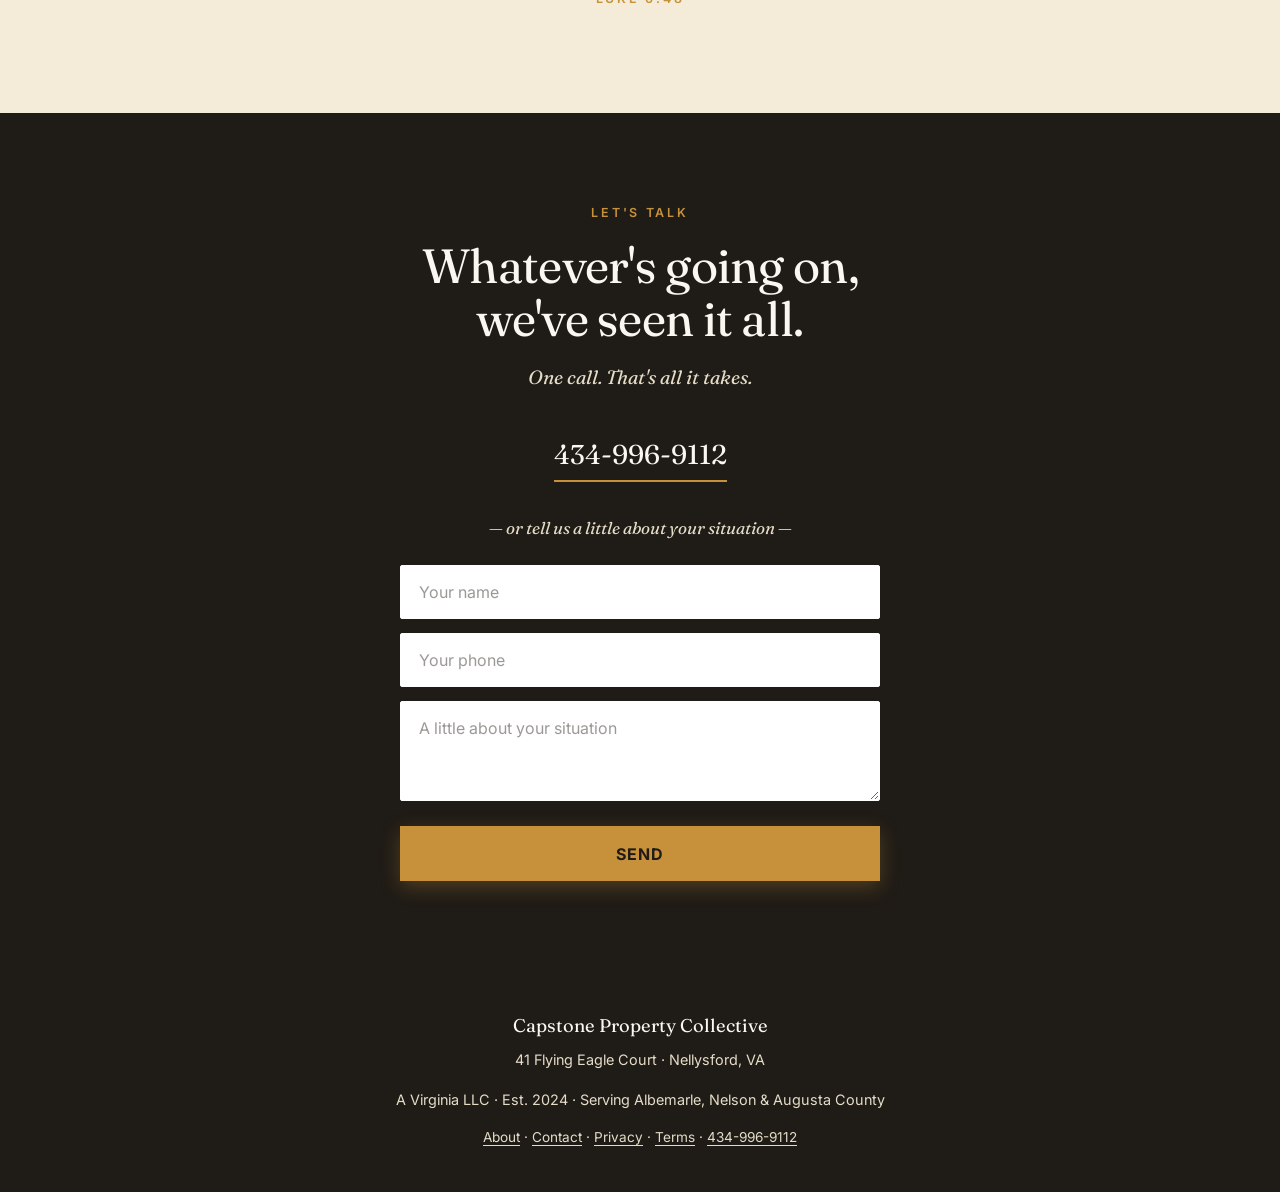
==== commit d6b17b5b: "Homepage: add Sharon Patterson testimonial Co-Authored-By: Claude Opus 5.5 <noreply@anthropic.com>" ====
--- a/index.html
+++ b/index.html
@@ -54,6 +54,8 @@
     <div class="section-eyebrow">What our sellers say</div>
     <blockquote>"I was skeptical at first, but I was told everything would be taken care of for me. I didn't need to go crazy looking for paperwork. It was taken care of for me. I felt so at ease, because I'd never had to do this before. My husband took care of these things. Thank you. I couldn't have had a better team working on my behalf!"</blockquote>
     <p class="home-testimonial-attrib">Bridget Hollins · Lynchburg, Virginia</p>
+    <blockquote>"It was a pleasure to work closely with Adam at Luke 648 LLC on the sale of my personal property. One will quickly learn that his personal integrity supports the moral principles, transparency and professional work ethics exhibited throughout the Luke 648 LLC organization. I highly recommend them for consideration and assistance in any real estate transfers or contracting services."</blockquote>
+    <p class="home-testimonial-attrib">Sharon Patterson · Waynesboro, Virginia</p>
   </div>
 </section>
 
--- a/styles.css
+++ b/styles.css
@@ -206,6 +206,7 @@
   margin: 0.75rem 0 1.5rem;
   font-weight: 400;
 }
+.home-testimonial-attrib + blockquote { margin-top: 3rem; }
 .home-testimonial-attrib {
   font-family: var(--sans);
   font-size: 0.8rem;
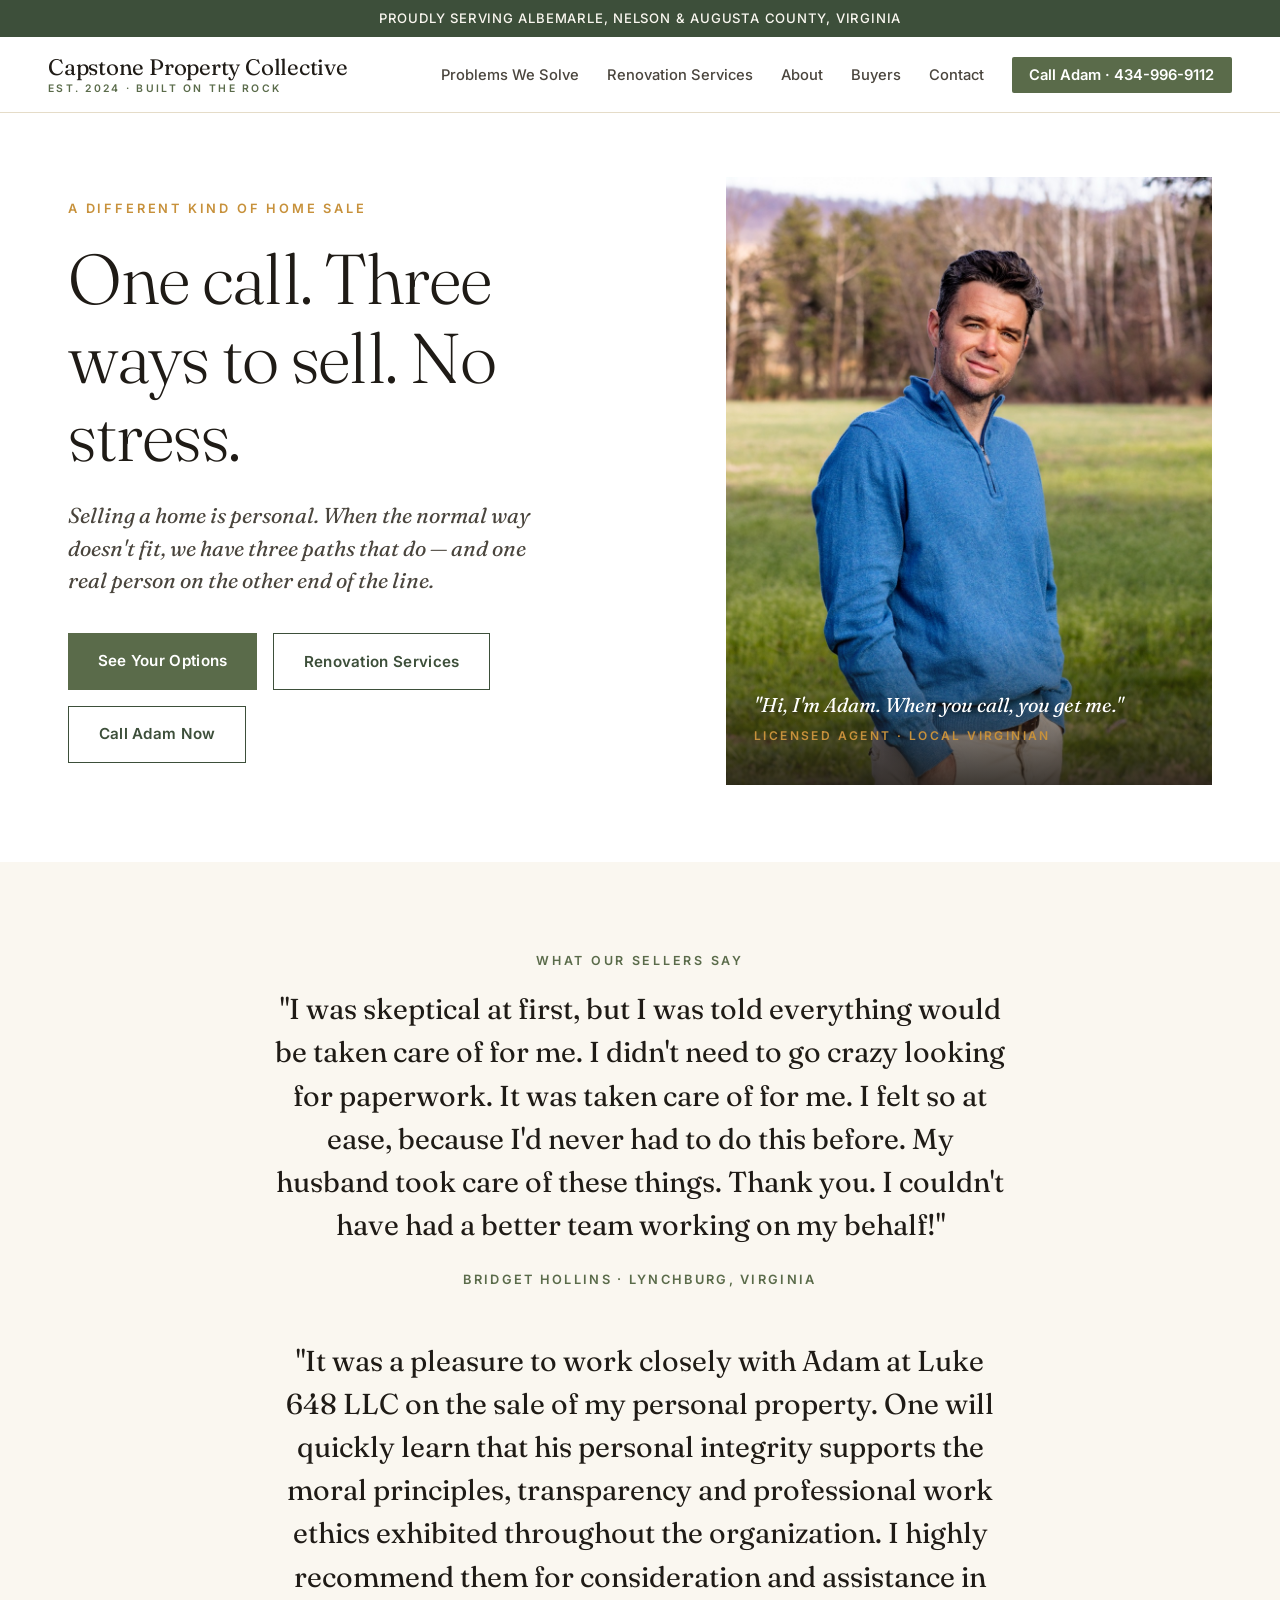
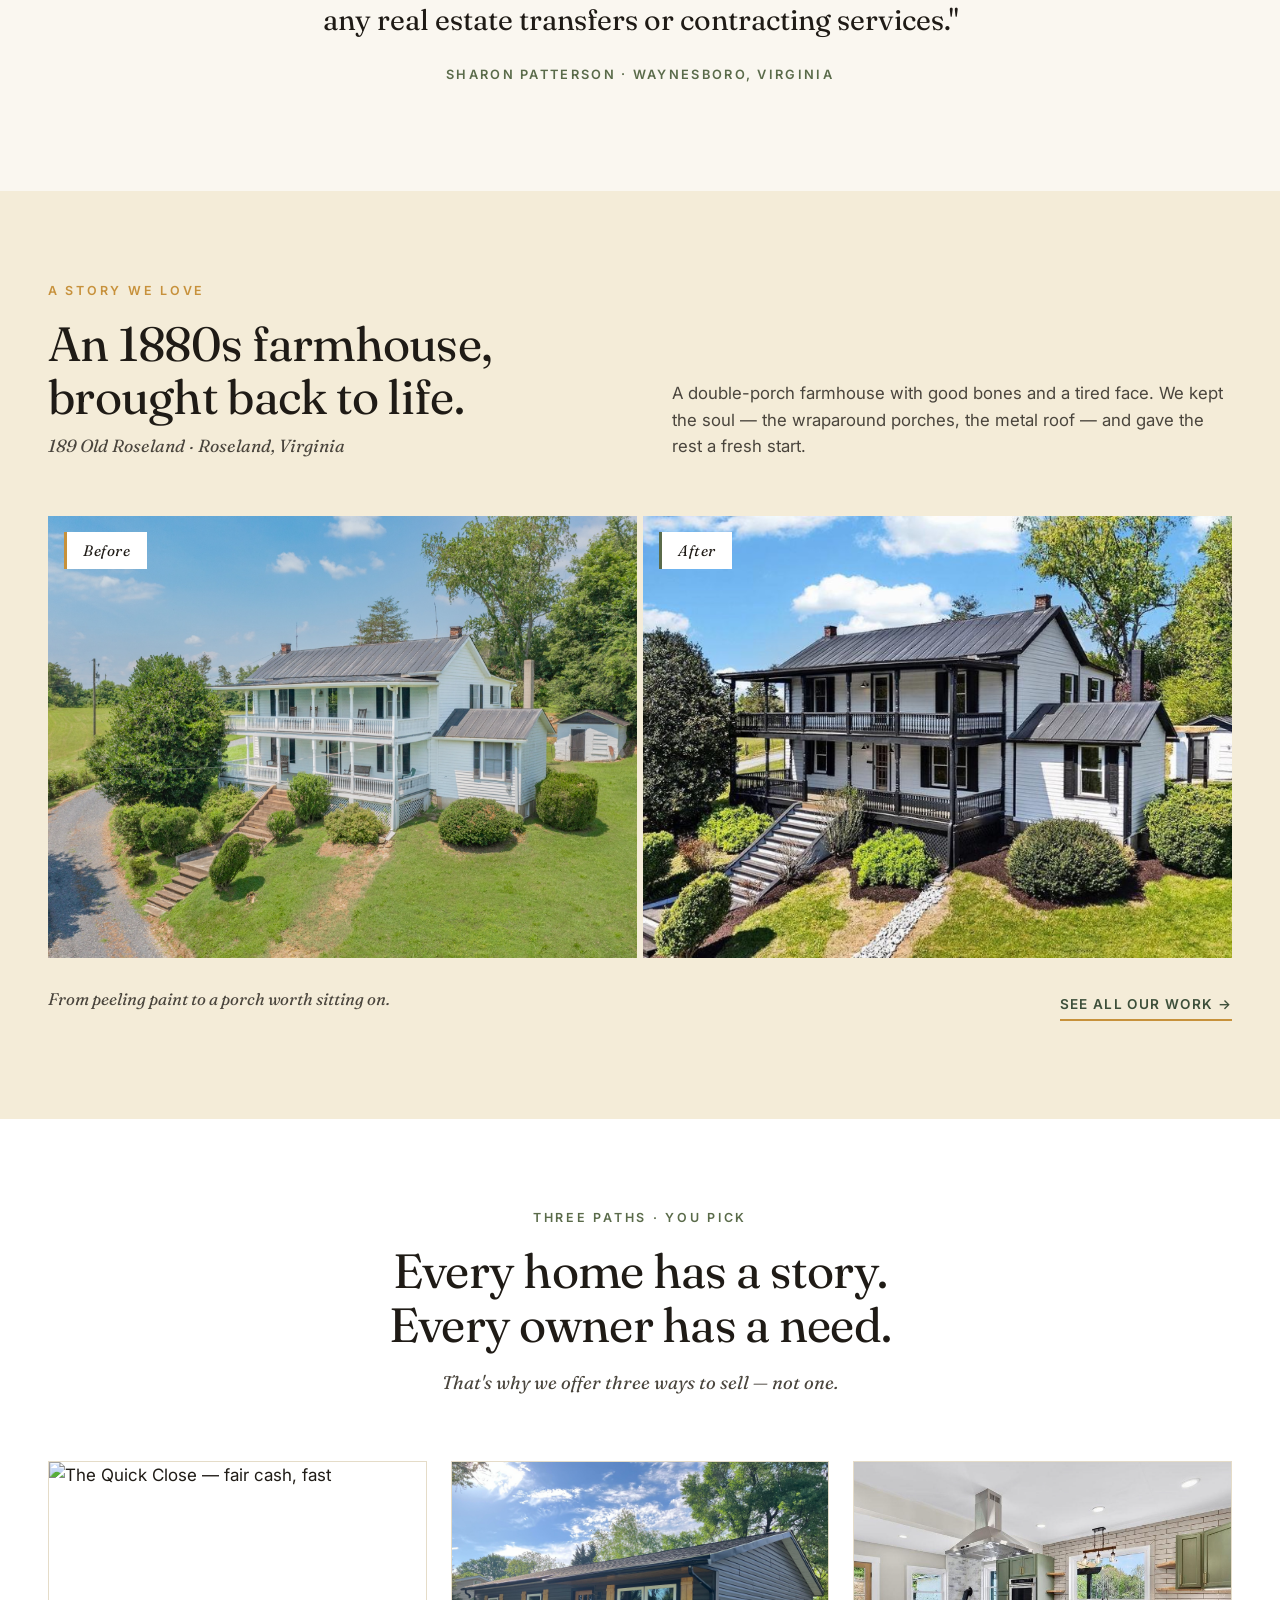
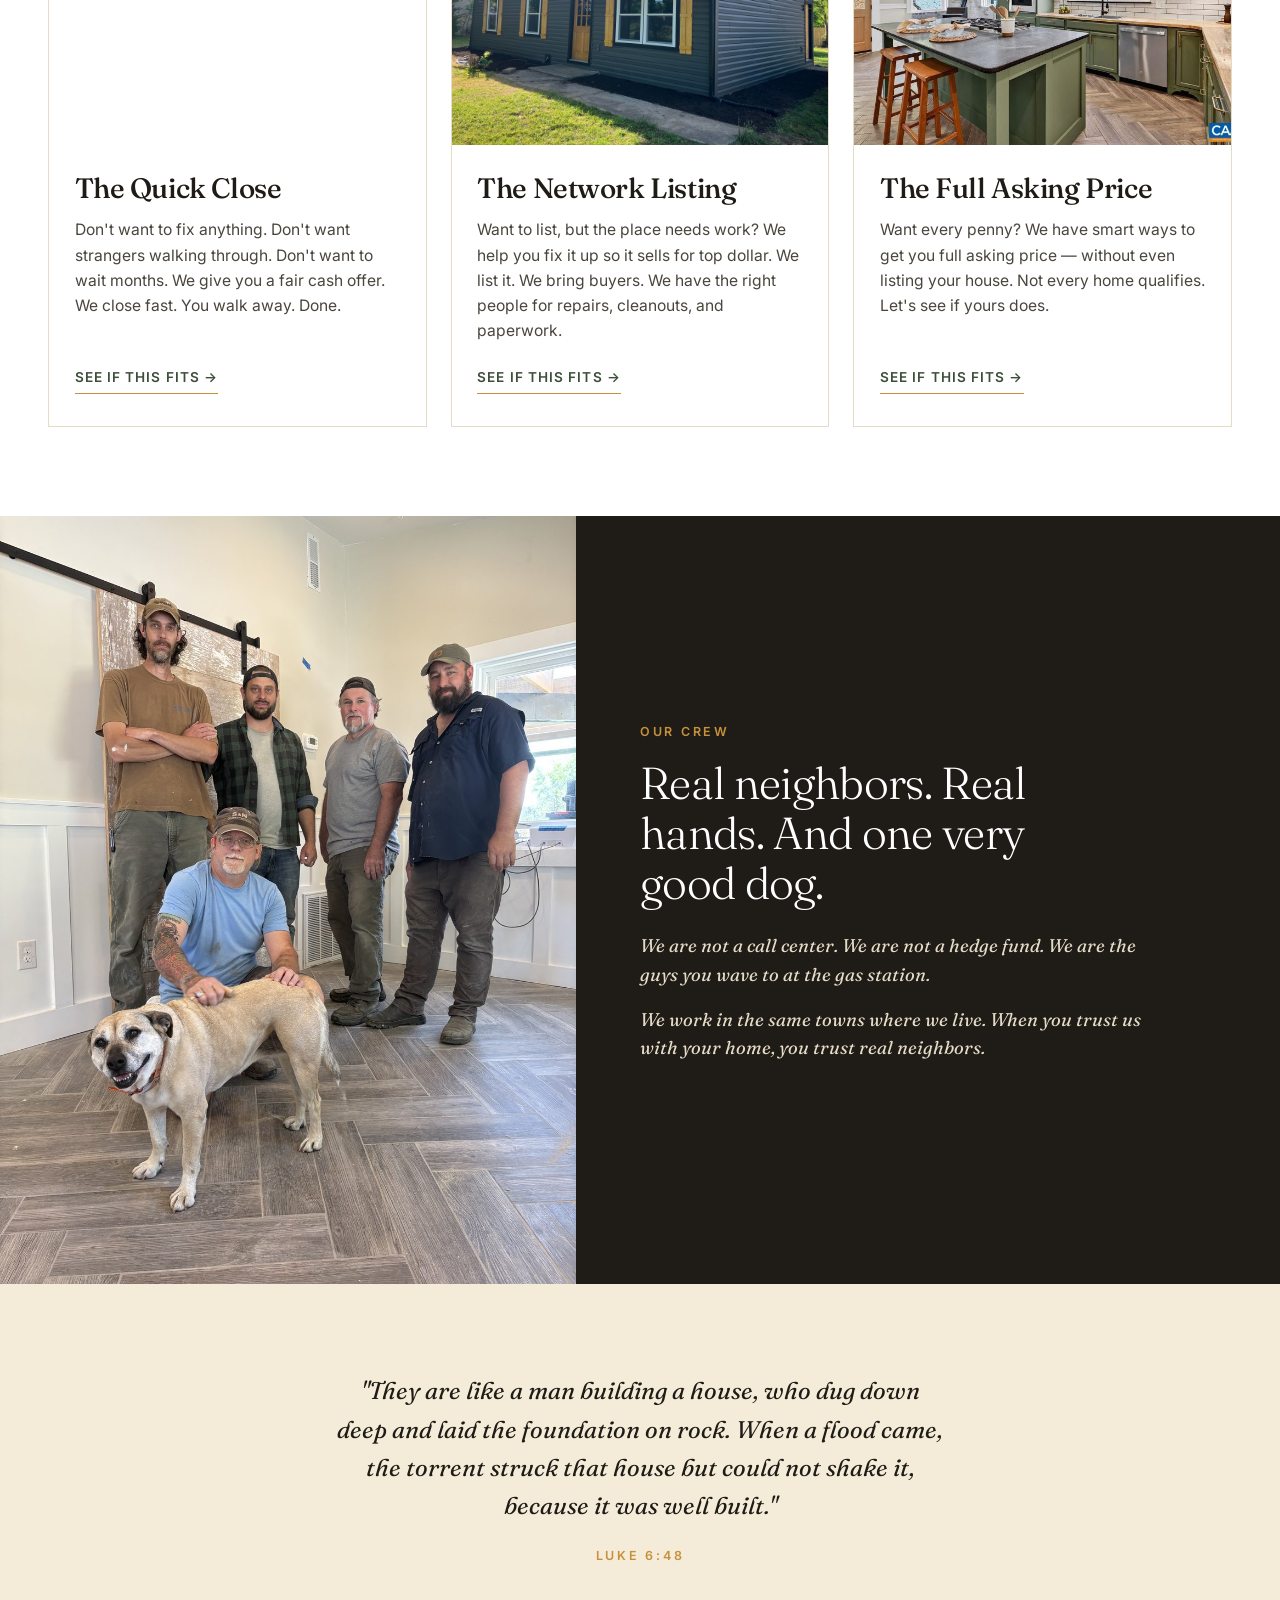
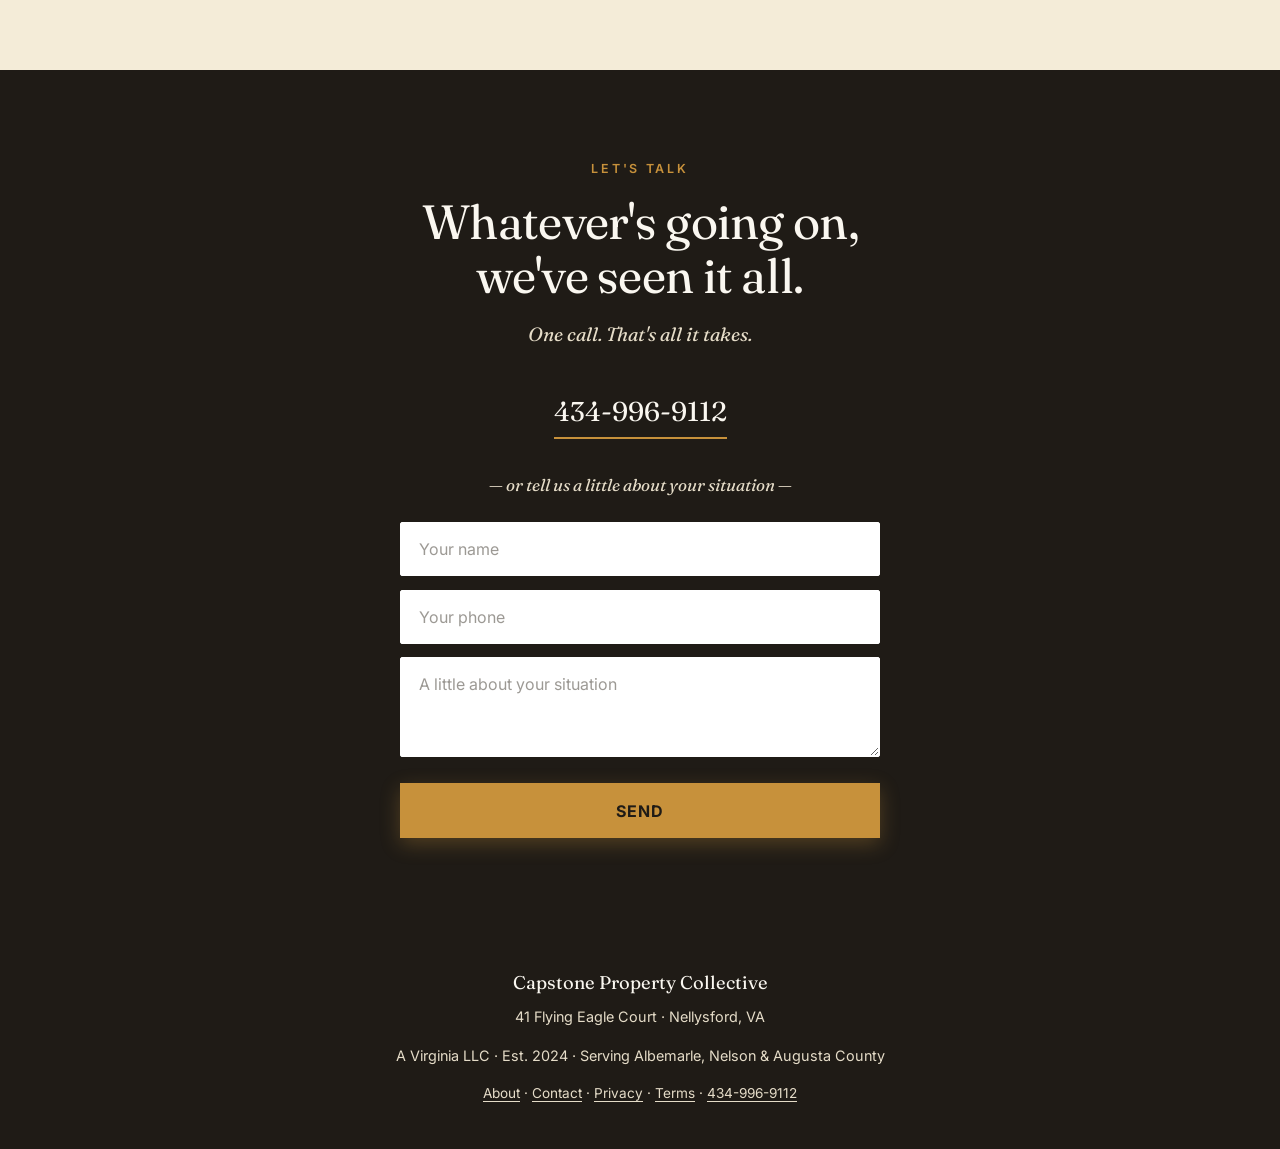
==== commit f49d86d8: "Sharon testimonial: 'the organization' Co-Authored-By: Claude Opus 5.5 <noreply@anthropic.com>" ====
--- a/index.html
+++ b/index.html
@@ -54,7 +54,7 @@
     <div class="section-eyebrow">What our sellers say</div>
     <blockquote>"I was skeptical at first, but I was told everything would be taken care of for me. I didn't need to go crazy looking for paperwork. It was taken care of for me. I felt so at ease, because I'd never had to do this before. My husband took care of these things. Thank you. I couldn't have had a better team working on my behalf!"</blockquote>
     <p class="home-testimonial-attrib">Bridget Hollins · Lynchburg, Virginia</p>
-    <blockquote>"It was a pleasure to work closely with Adam at Luke 648 LLC on the sale of my personal property. One will quickly learn that his personal integrity supports the moral principles, transparency and professional work ethics exhibited throughout the Luke 648 LLC organization. I highly recommend them for consideration and assistance in any real estate transfers or contracting services."</blockquote>
+    <blockquote>"It was a pleasure to work closely with Adam at Luke 648 LLC on the sale of my personal property. One will quickly learn that his personal integrity supports the moral principles, transparency and professional work ethics exhibited throughout the organization. I highly recommend them for consideration and assistance in any real estate transfers or contracting services."</blockquote>
     <p class="home-testimonial-attrib">Sharon Patterson · Waynesboro, Virginia</p>
   </div>
 </section>
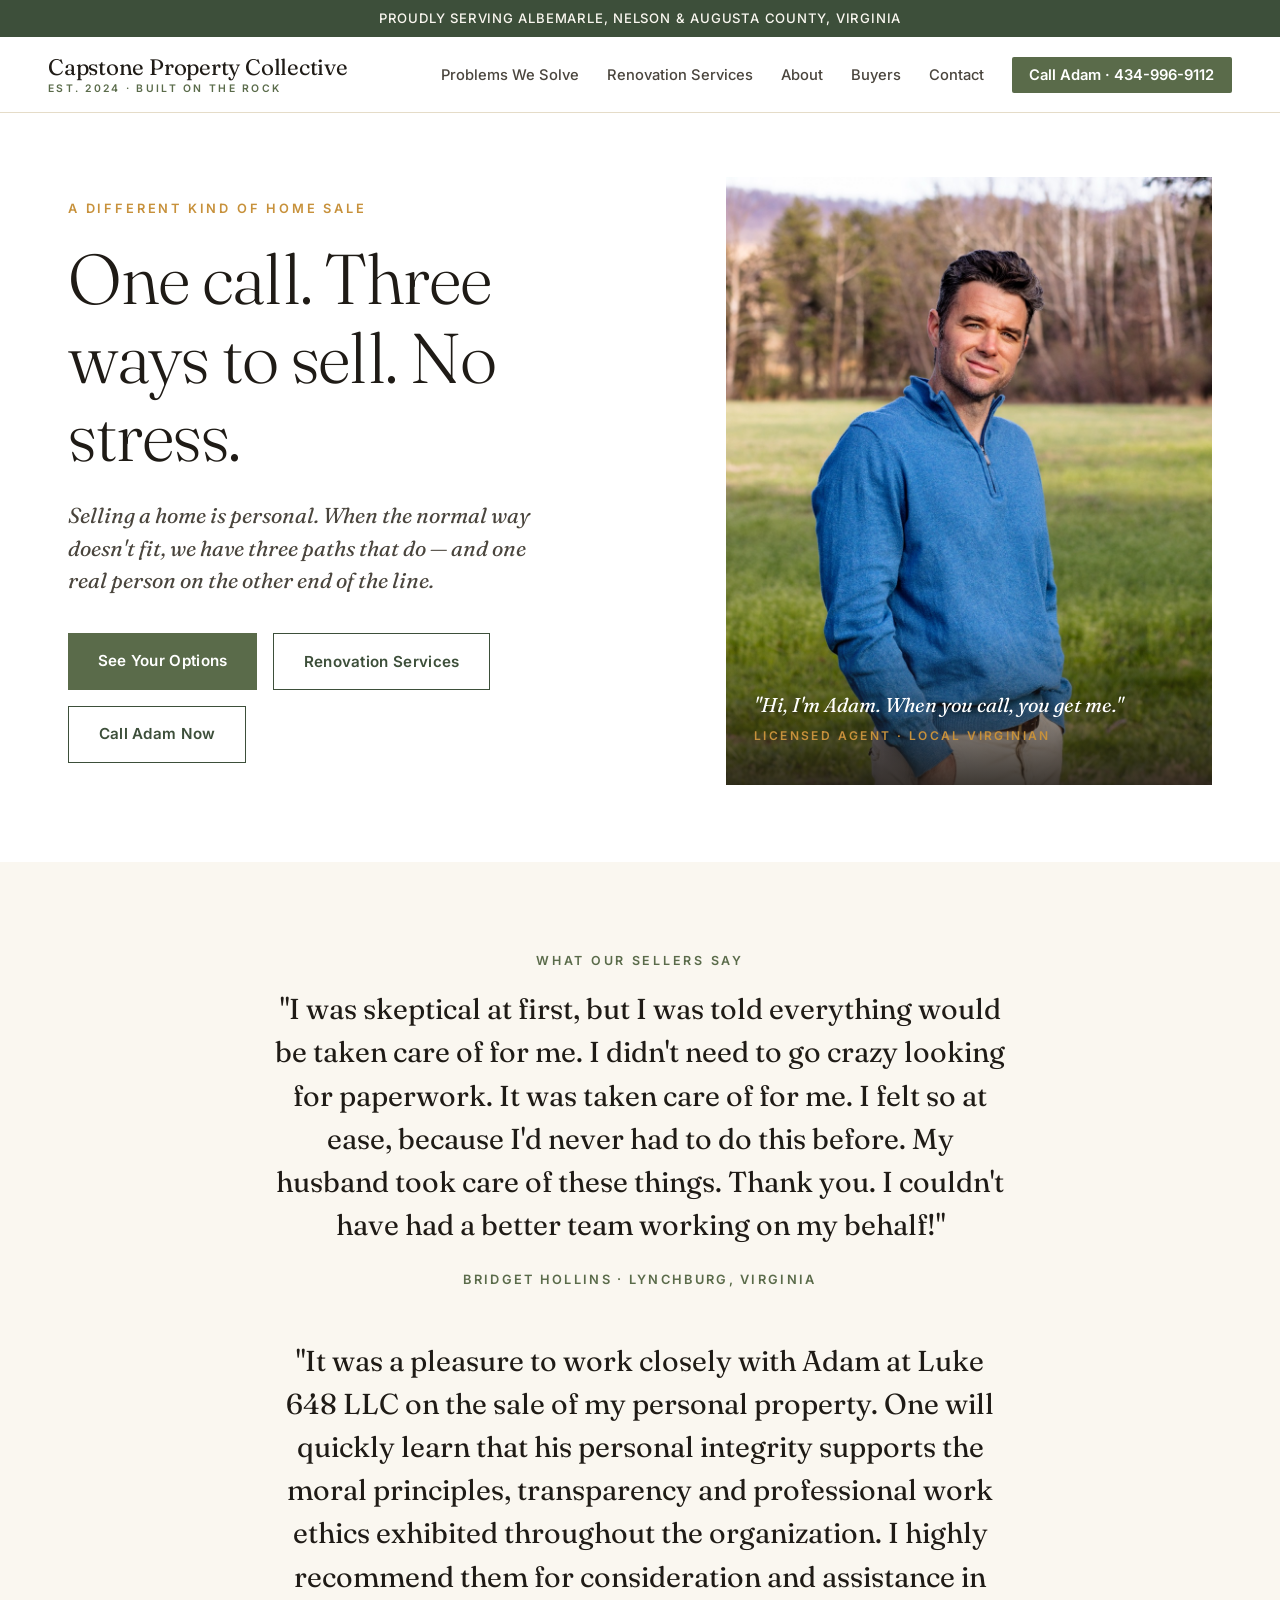
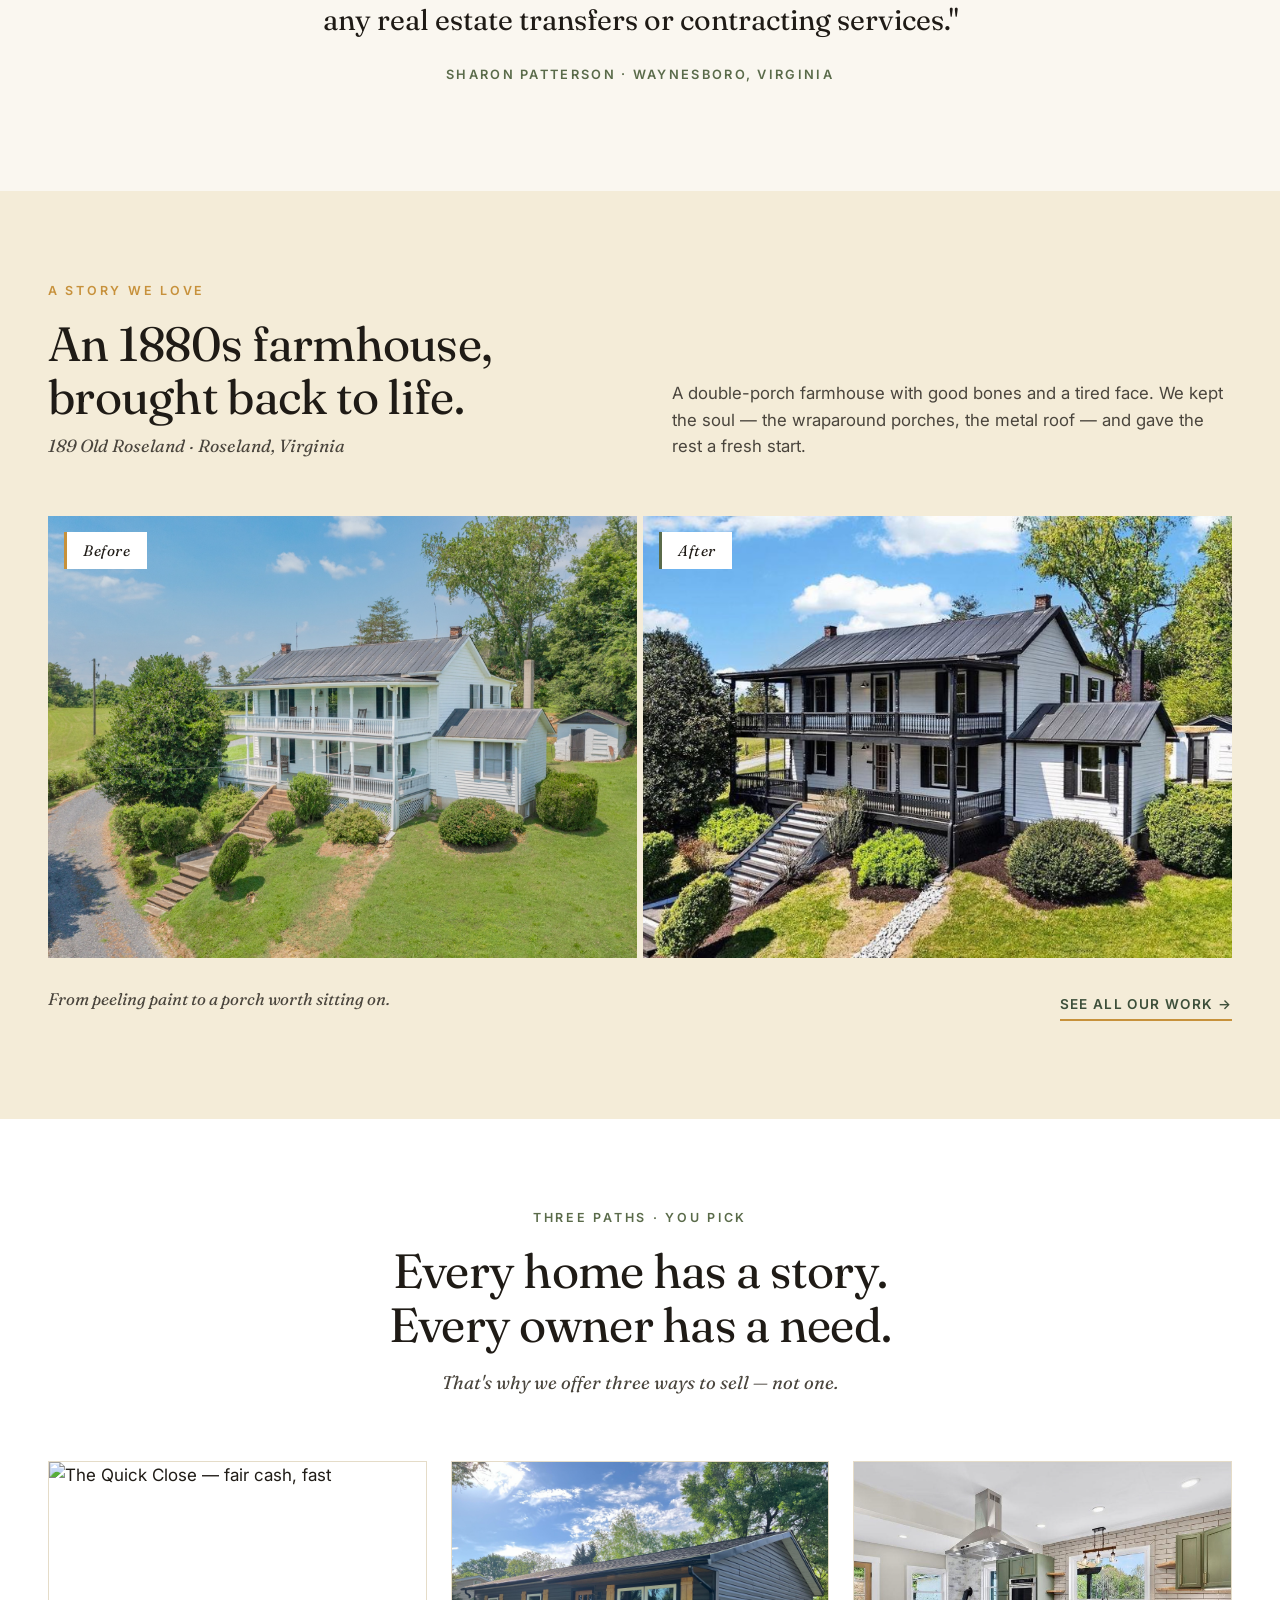
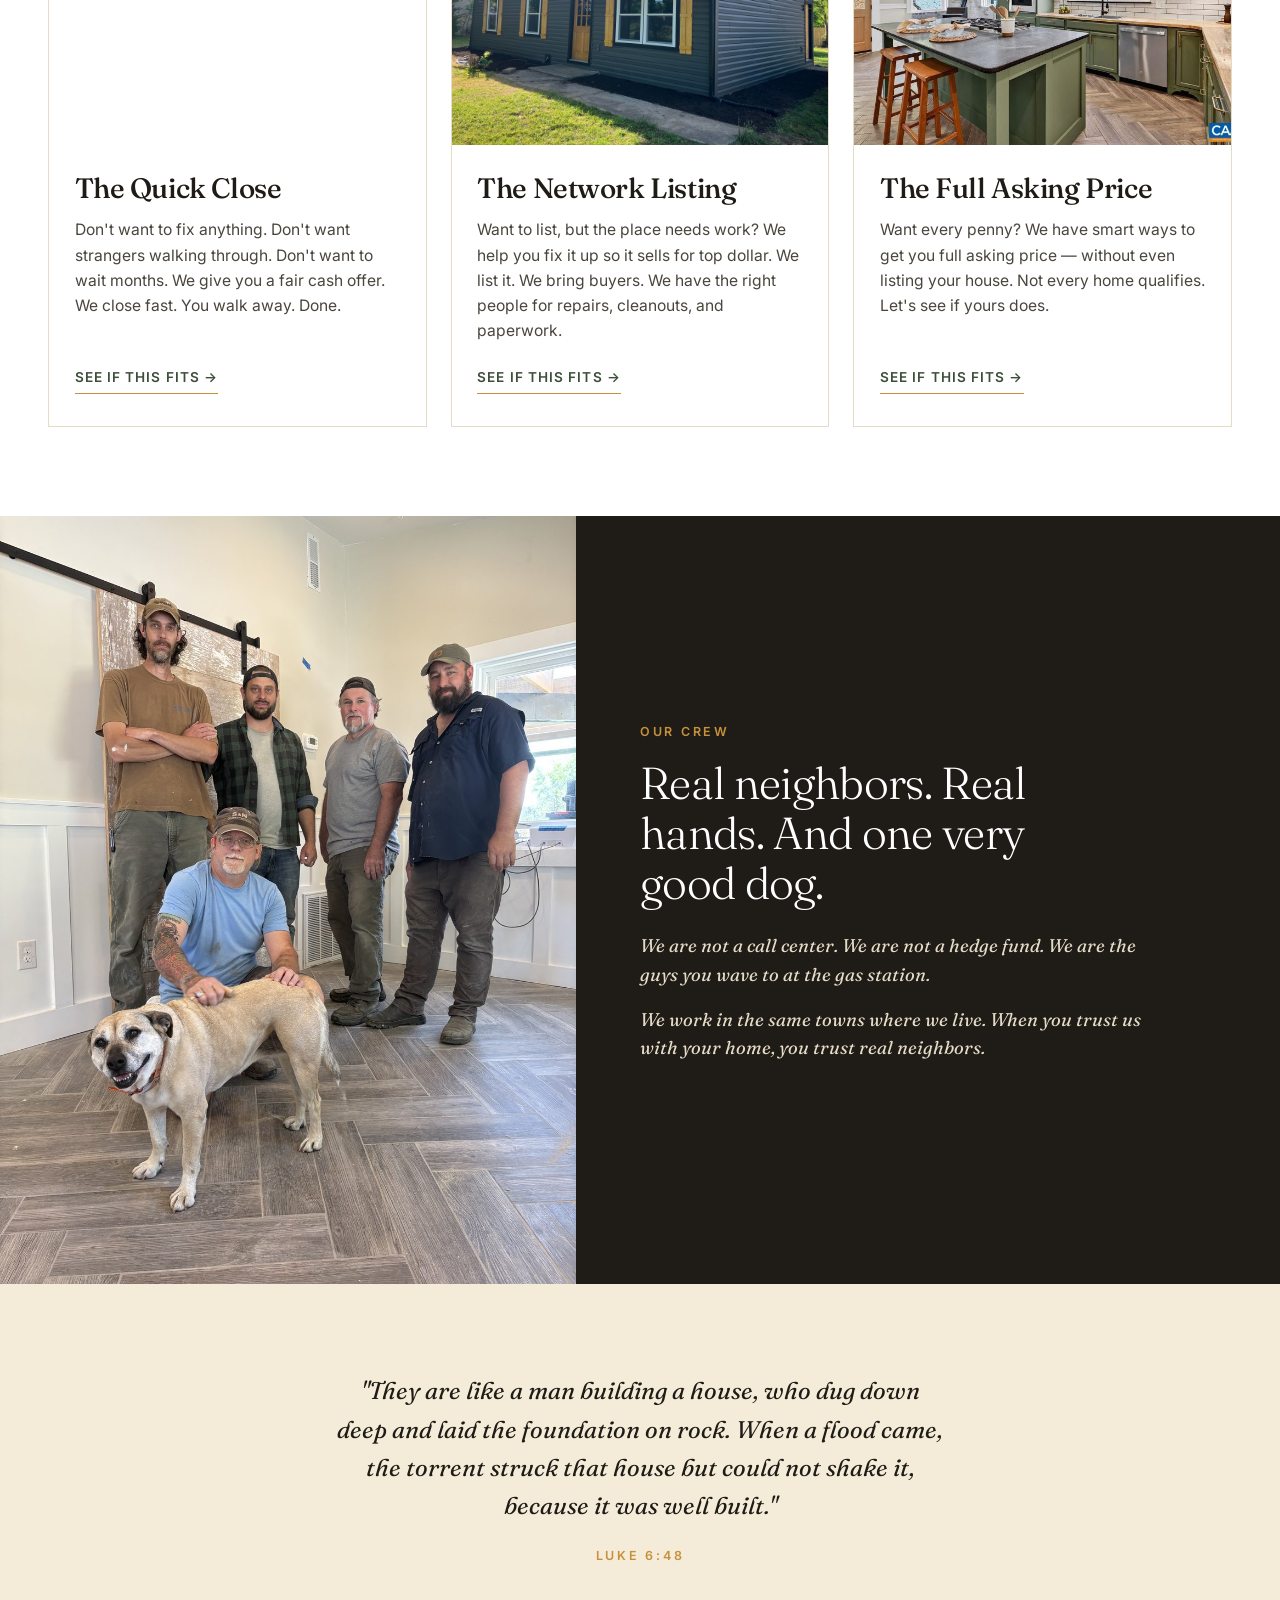
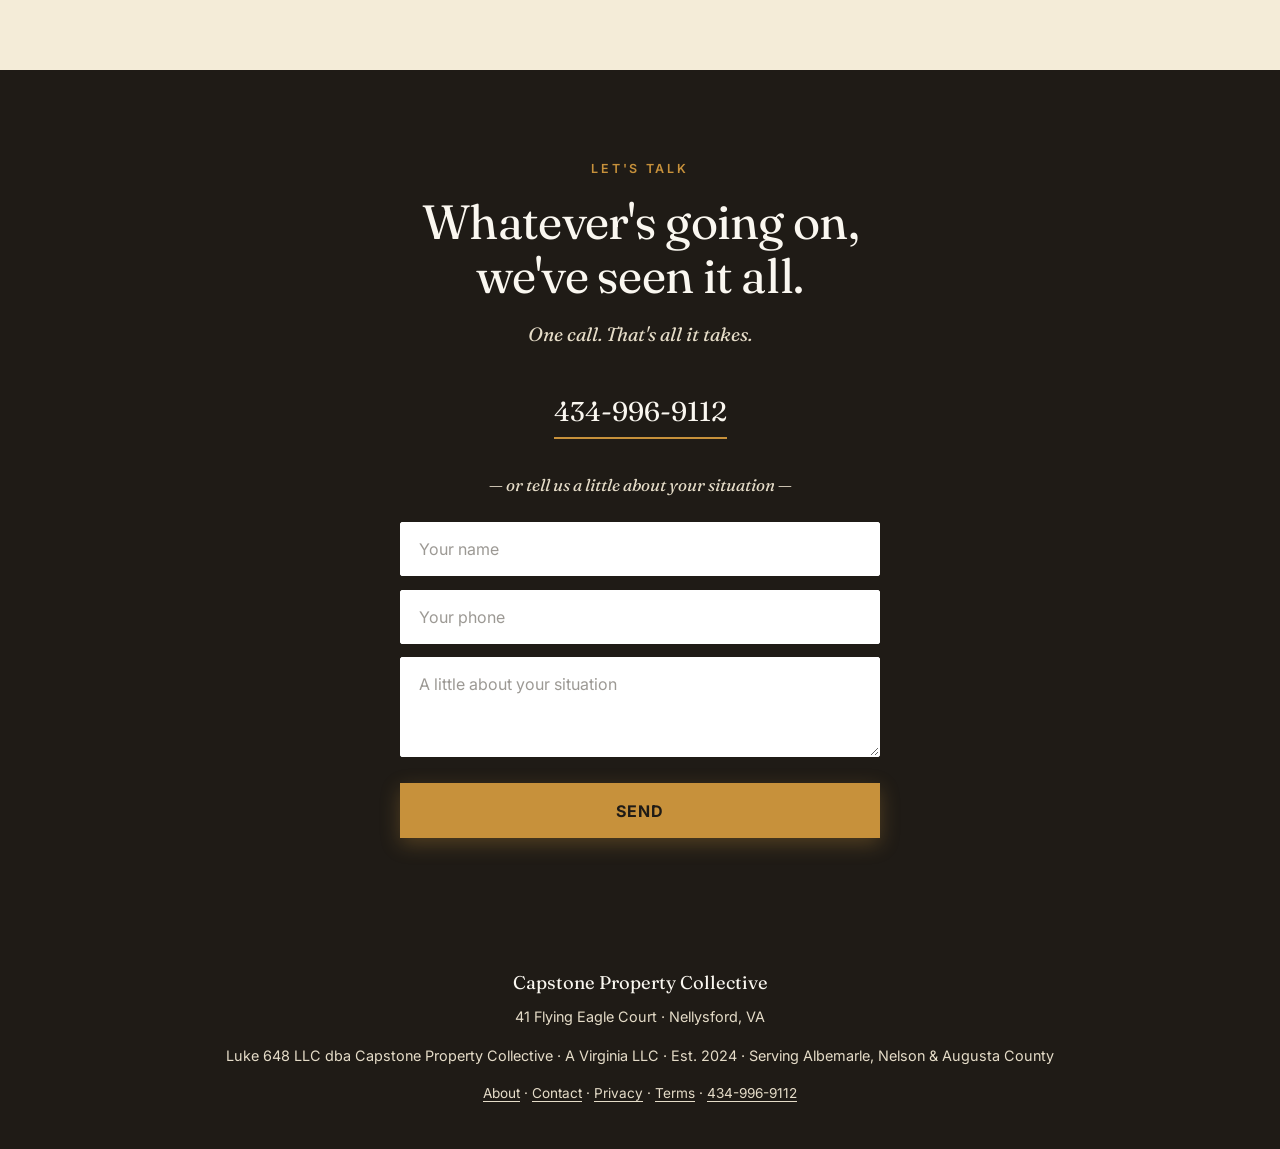
==== commit 8acd104b: "Footer: Luke 648 LLC dba Capstone Property Collective Co-Authored-By: Claude Opus 5.5 <noreply@anthr" ====
--- a/index.html
+++ b/index.html
@@ -175,7 +175,7 @@
 <footer class="footer">
   <div class="footer-brand">Capstone Property Collective</div>
   <p>41 Flying Eagle Court · Nellysford, VA</p>
-  <p>A Virginia LLC · Est. 2024 · Serving Albemarle, Nelson &amp; Augusta County</p>
+  <p>Luke 648 LLC dba Capstone Property Collective · A Virginia LLC · Est. 2024 · Serving Albemarle, Nelson &amp; Augusta County</p>
   <p style="margin-top:1rem;font-size:0.85rem;">
     <a href="about.html">About</a> · <a href="contact.html">Contact</a> · <a href="privacy.html">Privacy</a> · <a href="terms.html">Terms</a> · <a href="tel:4349969112">434-996-9112</a>
   </p>
